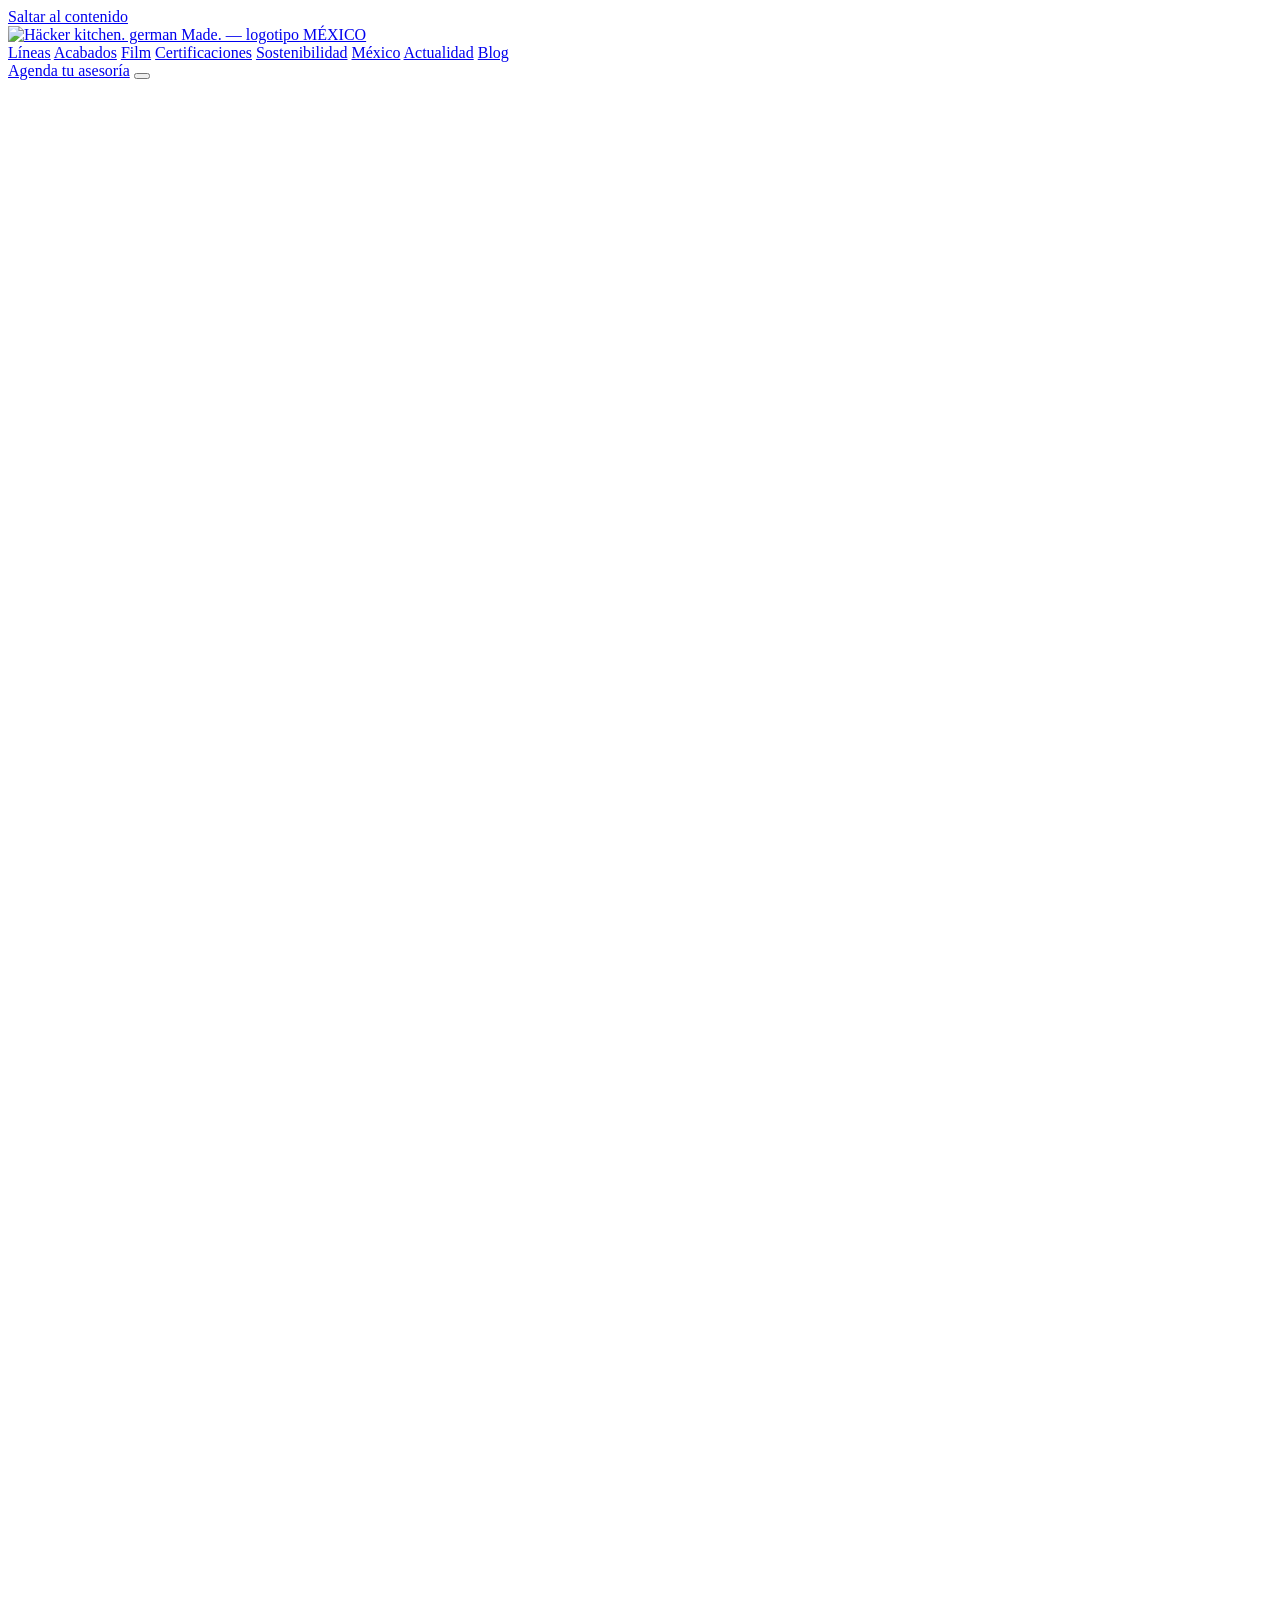
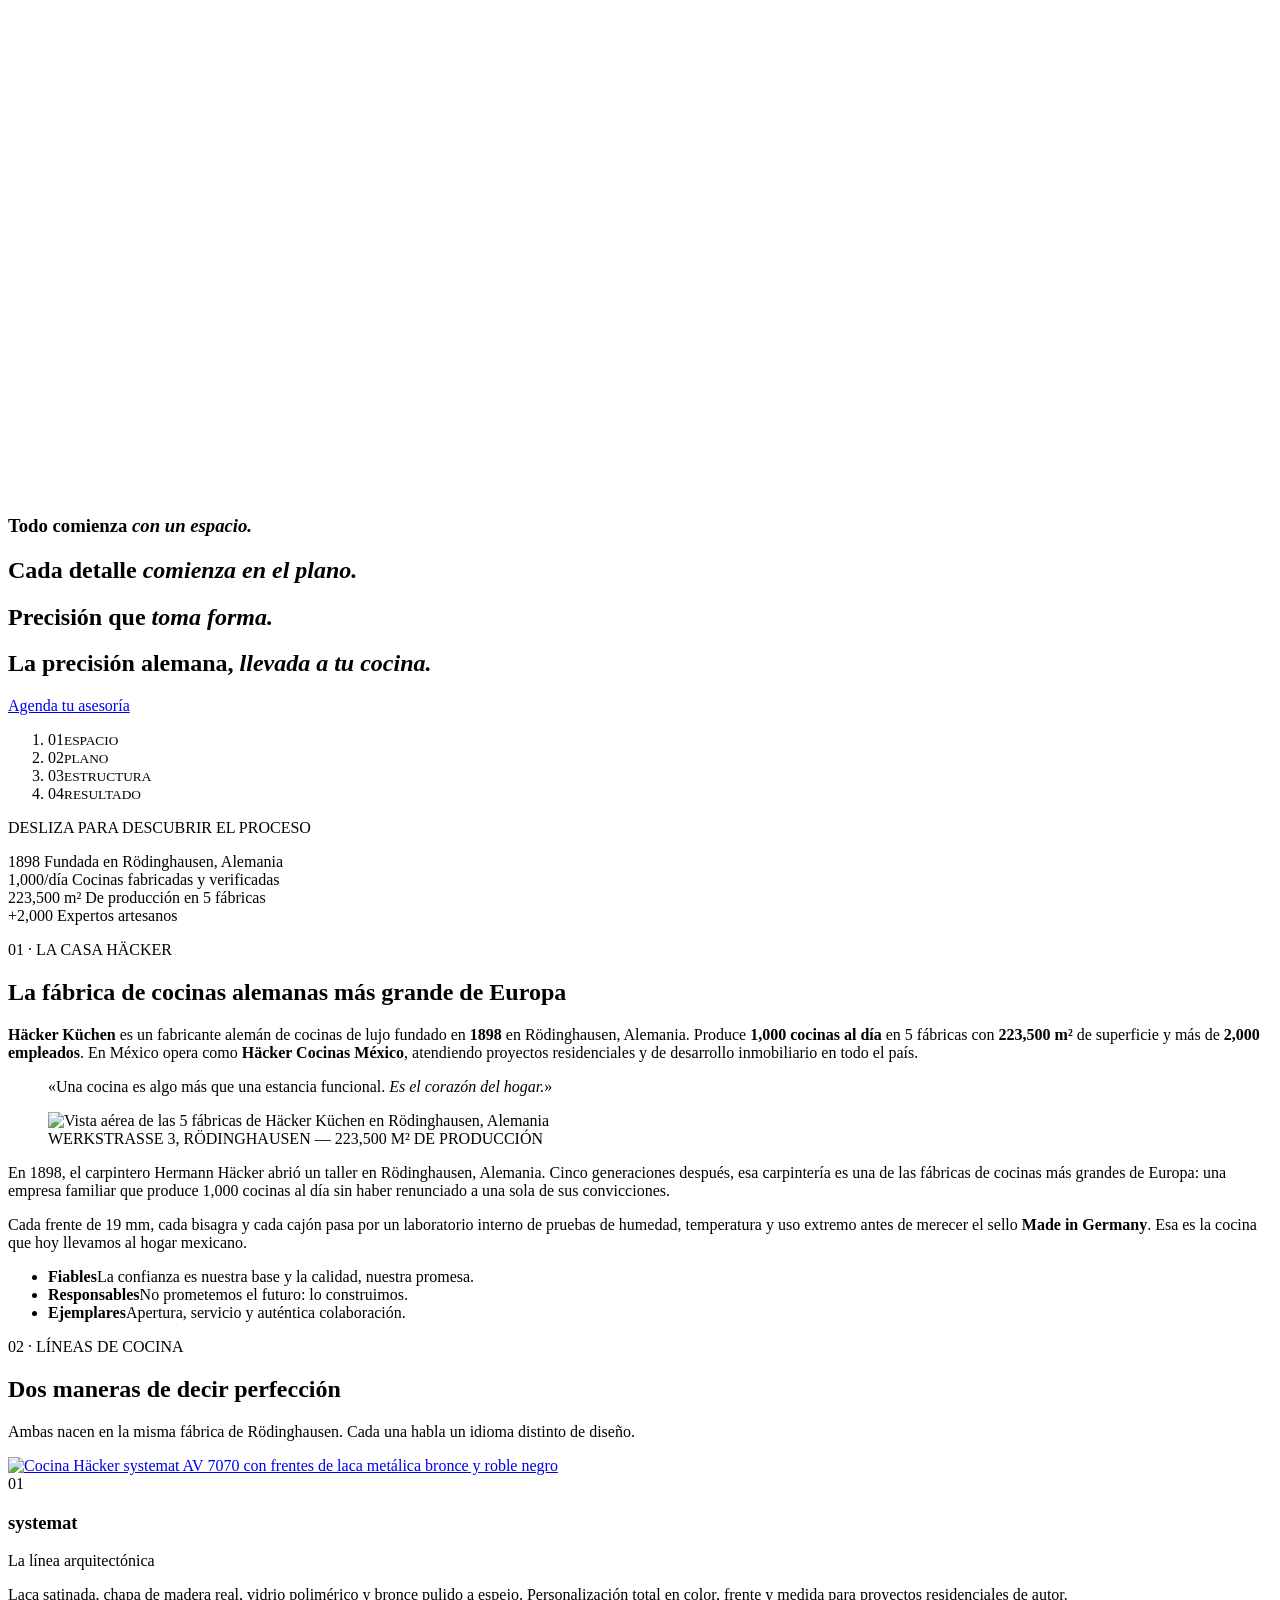
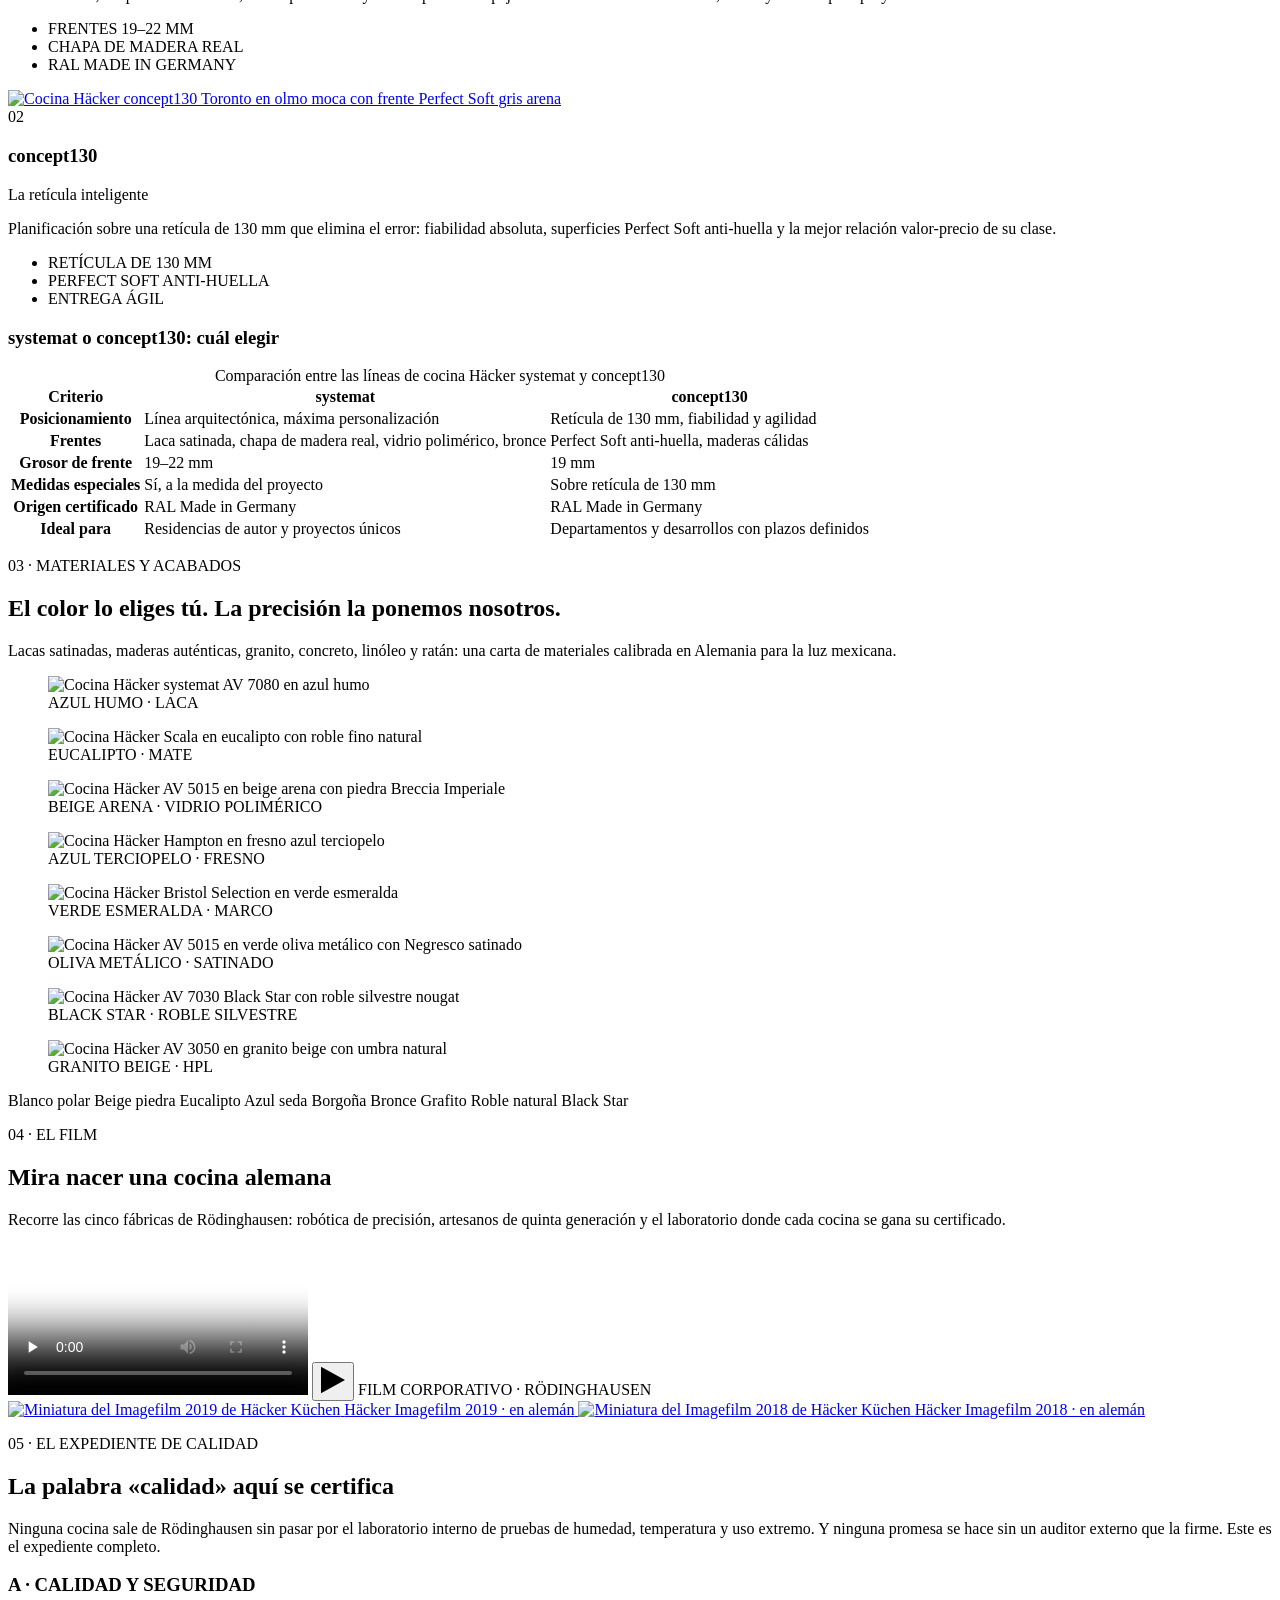
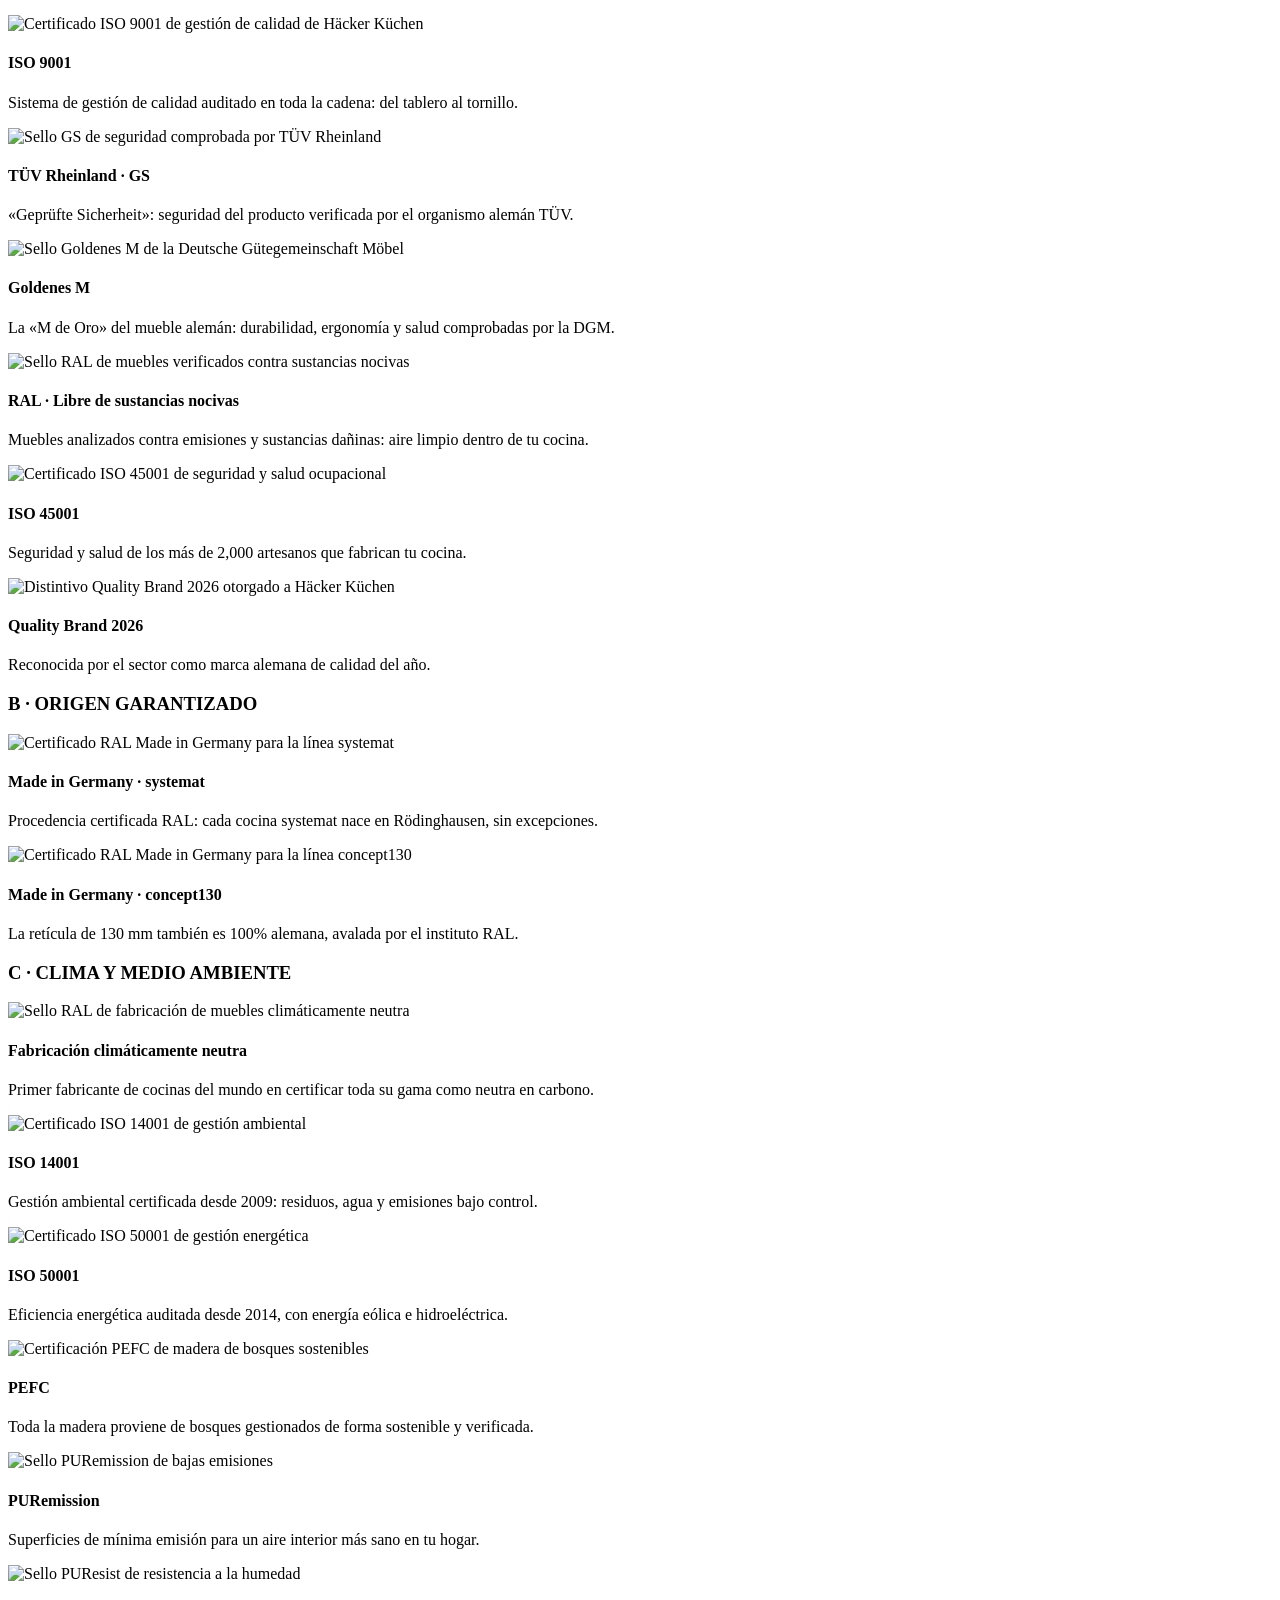
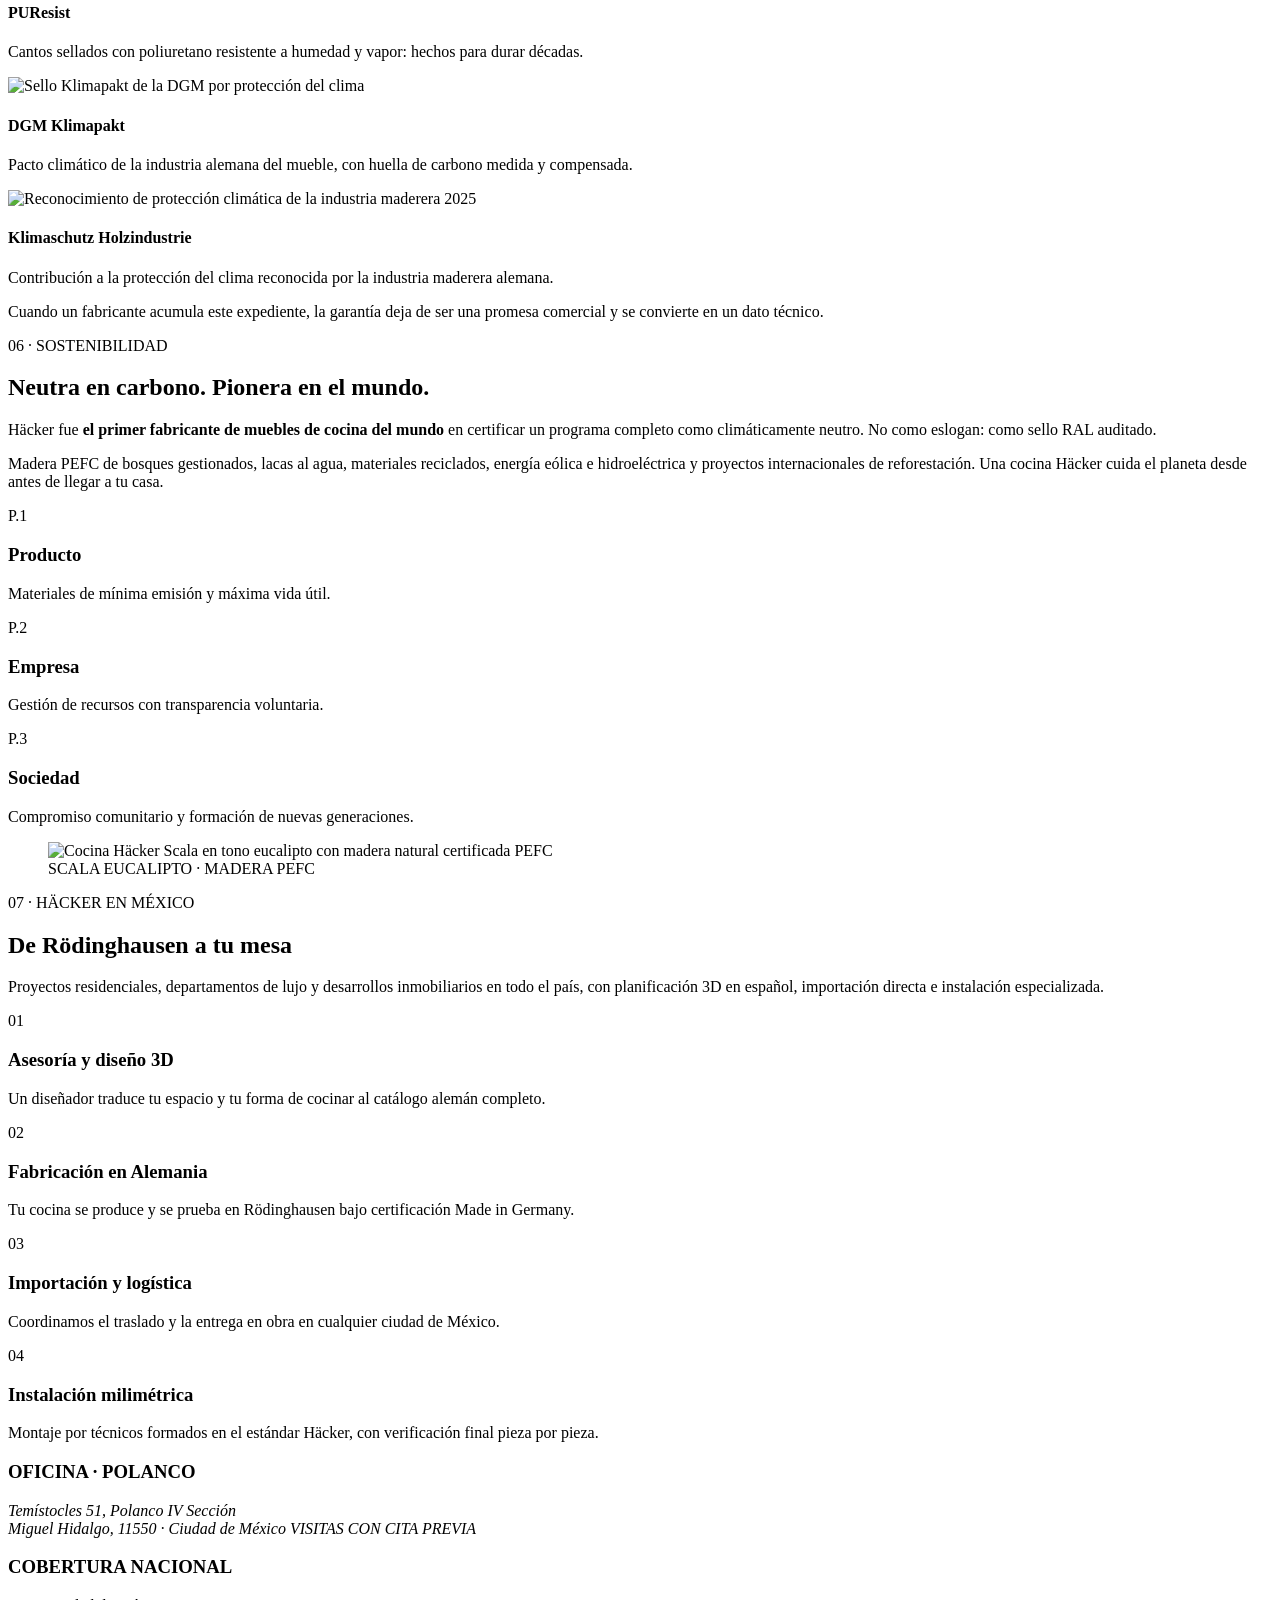
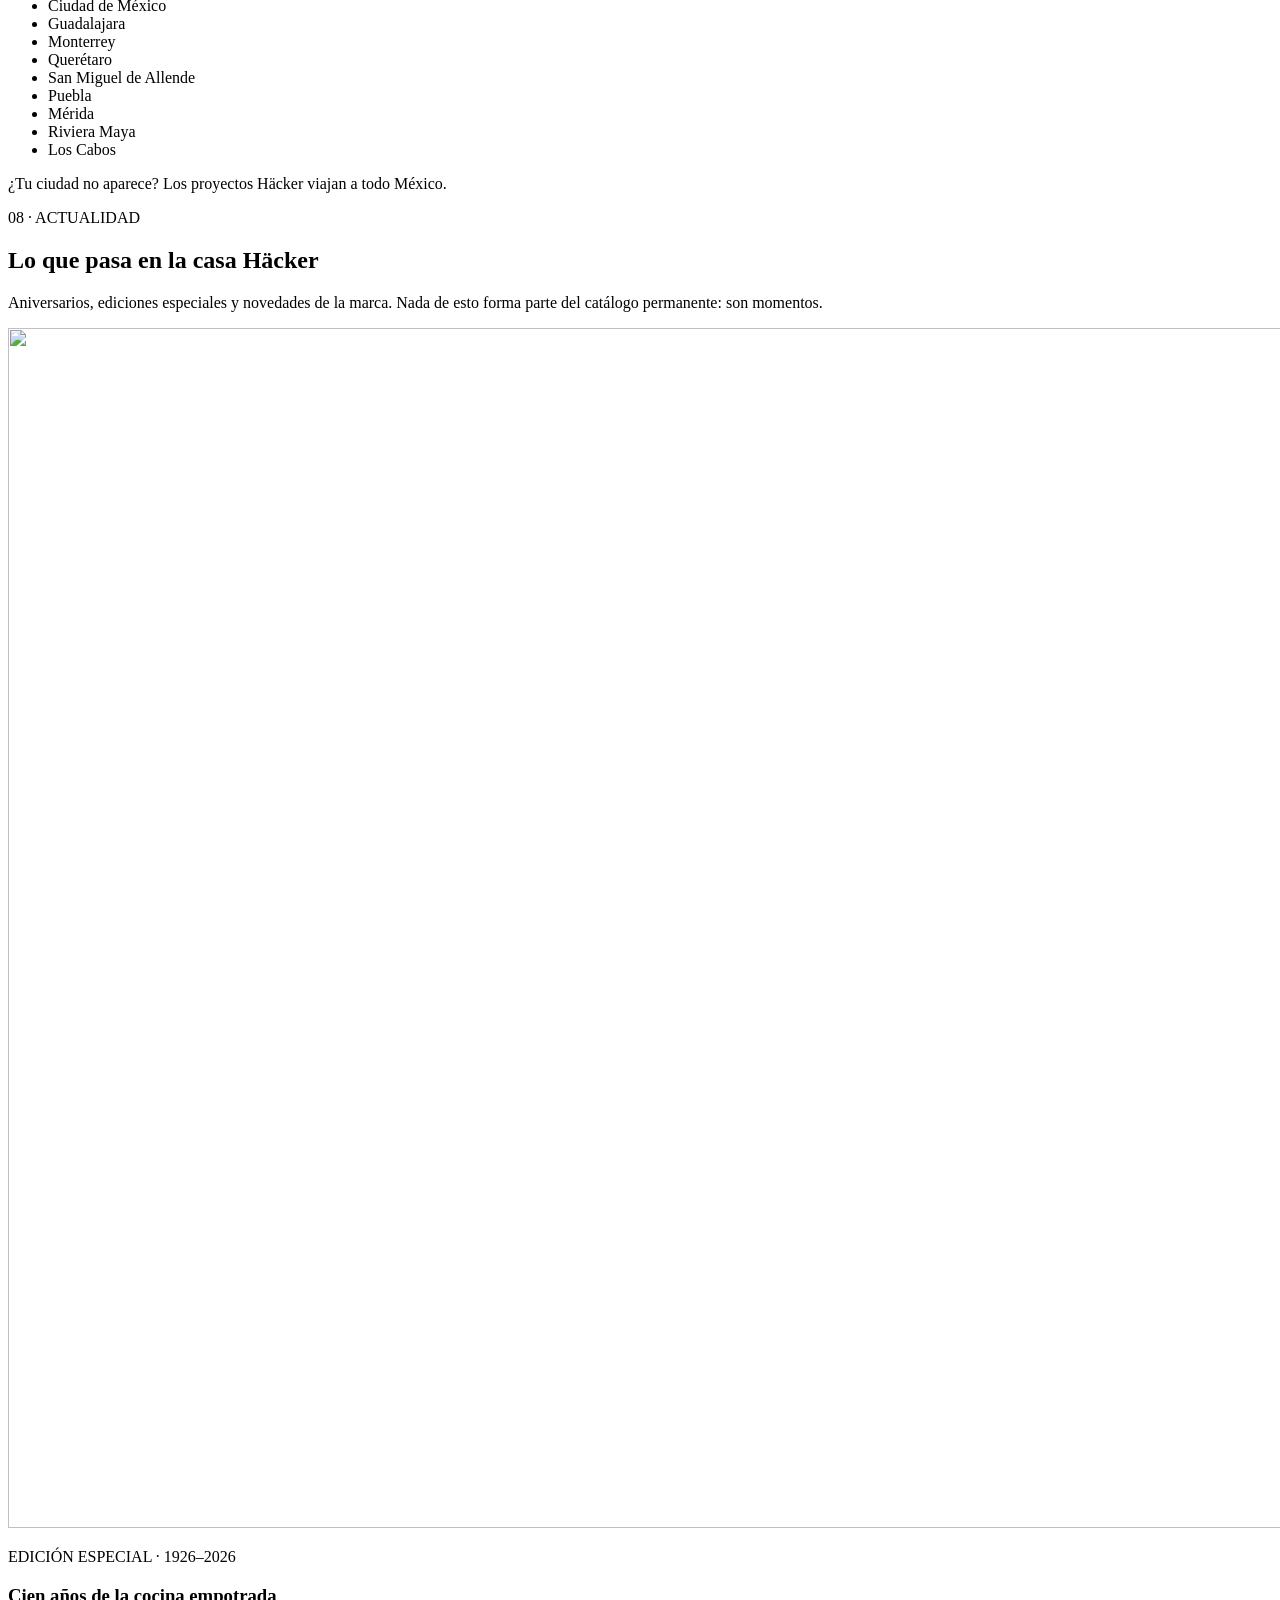
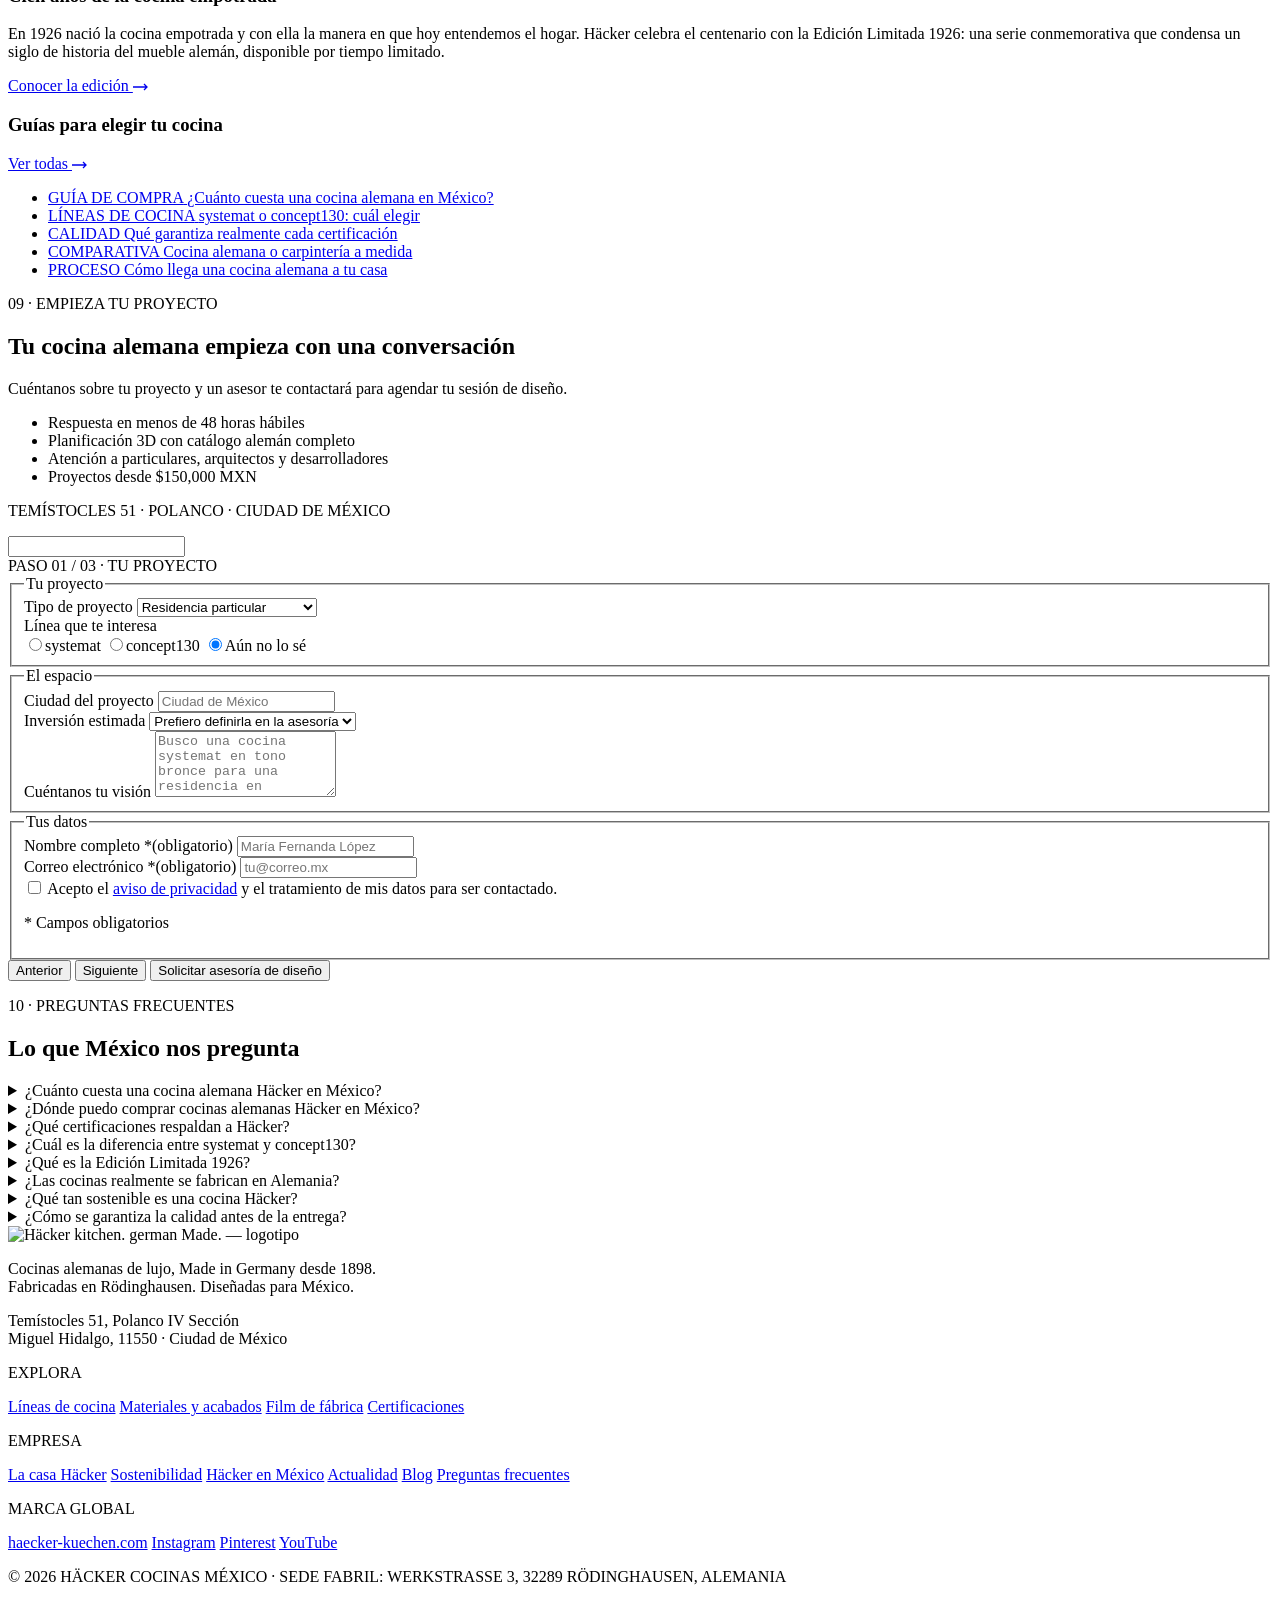
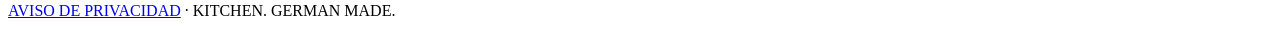
==== index.html @ 46490591 "1911-0200" ====
<!DOCTYPE html>
<html lang="es-MX">
<head>
  <!-- Google Tag Manager -->
  <script>(function(w,d,s,l,i){w[l]=w[l]||[];w[l].push({'gtm.start':
  new Date().getTime(),event:'gtm.js'});var f=d.getElementsByTagName(s)[0],
  j=d.createElement(s),dl=l!='dataLayer'?'&l='+l:'';j.async=true;j.src=
  'https://www.googletagmanager.com/gtm.js?id='+i+dl;f.parentNode.insertBefore(j,f);
  })(window,document,'script','dataLayer','GTM-P6LWNMBX');</script>
  <!-- End Google Tag Manager -->
  <meta charset="UTF-8">
  <meta name="viewport" content="width=device-width, initial-scale=1.0, viewport-fit=cover">

  <!-- ============================================================
       SEO PRINCIPAL — Häcker Cocinas México
       Dominio canónico: https://www.hackerkitchen.com.mx/
  ============================================================ -->
  <title>Cocinas Alemanas de Lujo en México | Häcker Küchen</title>
  <meta name="description" content="Häcker Küchen en México: cocinas alemanas de lujo Made in Germany desde 1898, climáticamente neutras y certificadas ISO y TÜV. Agenda tu asesoría de diseño 3D.">
  <meta name="robots" content="index, follow, max-image-preview:large, max-snippet:-1, max-video-preview:-1">
  <meta name="author" content="Häcker Cocinas México">
  <meta name="theme-color" content="#FBFAF7">
  <link rel="canonical" href="https://www.hackerkitchen.com.mx/">

  <!-- hreflang: solo el mercado que controlamos. Enlazar al dominio alemán
       rompería la reciprocidad y Google podría servir su sitio en vez del nuestro. -->
  <link rel="alternate" hreflang="es-MX" href="https://www.hackerkitchen.com.mx/">
  <link rel="alternate" hreflang="x-default" href="https://www.hackerkitchen.com.mx/">

  <!-- Open Graph -->
  <meta property="og:type" content="website">
  <meta property="og:locale" content="es_MX">
  <meta property="og:site_name" content="Häcker Cocinas México">
  <meta property="og:title" content="Cocinas Alemanas de Lujo en México | Häcker Küchen">
  <meta property="og:description" content="Cocinas alemanas de lujo Made in Germany desde 1898. Climáticamente neutras, certificadas ISO y TÜV. Ahora con asesoría de diseño en México.">
  <meta property="og:url" content="https://www.hackerkitchen.com.mx/">
  <meta property="og:image" content="https://www.hackerkitchen.com.mx/assets/images/100_jek_av_6000_panorama_blau_2560x1250.jpg">
  <meta property="og:image:type" content="image/jpeg">
  <meta property="og:image:width" content="2560">
  <meta property="og:image:height" content="1250">
  <meta property="og:image:alt" content="Cocina alemana Häcker AV 6000 en azul panorámico, Made in Germany">

  <!-- Twitter Card -->
  <meta name="twitter:card" content="summary_large_image">
  <meta name="twitter:title" content="Cocinas Alemanas de Lujo en México | Häcker Küchen">
  <meta name="twitter:description" content="Made in Germany desde 1898. 1,000 cocinas al día. Climáticamente neutras y certificadas. Ahora en México.">
  <meta name="twitter:image" content="https://www.hackerkitchen.com.mx/assets/images/100_jek_av_6000_panorama_blau_2560x1250.jpg">
  <meta name="twitter:image:alt" content="Cocina alemana Häcker AV 6000 en azul panorámico, Made in Germany">

  <!-- Rendimiento: la primera fase del hero es el LCP y se precarga según viewport -->
  <link rel="preconnect" href="https://fonts.googleapis.com">
  <link rel="preconnect" href="https://fonts.gstatic.com" crossorigin>
  <link rel="preload" as="image" fetchpriority="high" media="(min-width: 901px)" href="assets/images/hero-process/desktop/phase-1.webp">
  <link rel="preload" as="image" fetchpriority="high" media="(max-width: 900px)" href="assets/images/hero-process/mobile/phase-1.webp">

  <!-- Tipografía sin bloquear el renderizado (Archivo · Cormorant Garamond · IBM Plex Mono) -->
  <link rel="preload" as="style" href="https://fonts.googleapis.com/css2?family=Archivo:wght@400;500;700;800&family=Cormorant+Garamond:ital,wght@1,500&family=IBM+Plex+Mono:wght@400;500&display=swap">
  <link rel="stylesheet" media="print" onload="this.media='all';this.onload=null" href="https://fonts.googleapis.com/css2?family=Archivo:wght@400;500;700;800&family=Cormorant+Garamond:ital,wght@1,500&family=IBM+Plex+Mono:wght@400;500&display=swap">
  <noscript><link rel="stylesheet" href="https://fonts.googleapis.com/css2?family=Archivo:wght@400;500;700;800&family=Cormorant+Garamond:ital,wght@1,500&family=IBM+Plex+Mono:wght@400;500&display=swap"></noscript>

  <link rel="stylesheet" href="css/styles.css">

  <!-- Favicons en archivos reales: Google no usa data: URI para el icono del SERP -->
  <link rel="icon" href="/favicon.ico" sizes="32x32">
  <link rel="icon" type="image/svg+xml" href="/assets/icons/favicon.svg">
  <link rel="apple-touch-icon" href="/apple-touch-icon.png">
  <link rel="manifest" href="/site.webmanifest">

  <!-- ============================================================
       DATOS ESTRUCTURADOS (JSON-LD) — SEO + GEO
       Optimizado para buscadores clásicos y motores generativos
  ============================================================ -->
  <script type="application/ld+json">
  {
    "@context": "https://schema.org",
    "@graph": [
      {
        "@type": "Organization",
        "@id": "https://www.haecker-kuechen.com/#matriz",
        "name": "Häcker Küchen GmbH & Co. KG",
        "url": "https://www.haecker-kuechen.com/",
        "description": "Fabricante alemán de cocinas de lujo fundado en 1898 en Rödinghausen, Alemania. Produce 1,000 cocinas al día en 5 fábricas con 223,500 m² de superficie de producción y más de 2,000 empleados.",
        "foundingDate": "1898",
        "address": {
          "@type": "PostalAddress",
          "streetAddress": "Werkstraße 3",
          "postalCode": "32289",
          "addressLocality": "Rödinghausen",
          "addressCountry": "DE"
        },
        "sameAs": [
          "https://www.haecker-kuechen.com/",
          "https://www.facebook.com/haeckerkuechen",
          "https://www.instagram.com/haeckerkuechen/",
          "https://www.pinterest.de/haeckerkuechen/",
          "https://www.linkedin.com/company/h-cker-k-chen-gmbh-&-co--kg/",
          "https://www.youtube.com/channel/UCLhVb-wuSguLFLpVPP7nQXw"
        ],
        "hasCertification": [
          {
            "@type": "Certification",
            "name": "ISO 9001 — Gestión de calidad",
            "certificationStatus": "https://schema.org/CertificationActive"
          },
          {
            "@type": "Certification",
            "name": "ISO 14001 — Gestión ambiental",
            "validFrom": "2009-01-01",
            "certificationStatus": "https://schema.org/CertificationActive"
          },
          {
            "@type": "Certification",
            "name": "ISO 45001 — Seguridad y salud ocupacional",
            "certificationStatus": "https://schema.org/CertificationActive"
          },
          {
            "@type": "Certification",
            "name": "ISO 50001 — Gestión energética",
            "validFrom": "2014-01-01",
            "certificationStatus": "https://schema.org/CertificationActive"
          },
          {
            "@type": "Certification",
            "name": "TÜV Rheinland GS — Seguridad comprobada",
            "issuedBy": { "@type": "Organization", "name": "TÜV Rheinland", "url": "https://www.tuv.com/" },
            "certificationStatus": "https://schema.org/CertificationActive"
          },
          {
            "@type": "Certification",
            "name": "Goldenes M — Deutsche Gütegemeinschaft Möbel",
            "issuedBy": { "@type": "Organization", "name": "Deutsche Gütegemeinschaft Möbel e.V.", "url": "https://www.dgm-moebel.de/" },
            "certificationStatus": "https://schema.org/CertificationActive"
          },
          {
            "@type": "Certification",
            "name": "RAL Made in Germany",
            "issuedBy": { "@type": "Organization", "name": "RAL Deutsches Institut für Gütesicherung und Kennzeichnung", "url": "https://www.ral-guetezeichen.de/" },
            "certificationStatus": "https://schema.org/CertificationActive"
          },
          {
            "@type": "Certification",
            "name": "RAL — Muebles verificados libres de sustancias nocivas",
            "issuedBy": { "@type": "Organization", "name": "RAL Deutsches Institut für Gütesicherung und Kennzeichnung", "url": "https://www.ral-guetezeichen.de/" },
            "certificationStatus": "https://schema.org/CertificationActive"
          },
          {
            "@type": "Certification",
            "name": "RAL — Fabricación de muebles climáticamente neutra",
            "issuedBy": { "@type": "Organization", "name": "RAL Deutsches Institut für Gütesicherung und Kennzeichnung", "url": "https://www.ral-guetezeichen.de/" },
            "certificationStatus": "https://schema.org/CertificationActive"
          },
          {
            "@type": "Certification",
            "name": "PEFC — Madera de bosques gestionados sosteniblemente",
            "issuedBy": { "@type": "Organization", "name": "PEFC", "url": "https://www.pefc.org/" },
            "certificationStatus": "https://schema.org/CertificationActive"
          }
        ]
      },
      {
        "@type": ["Organization", "HomeAndConstructionBusiness"],
        "@id": "https://www.hackerkitchen.com.mx/#organizacion",
        "name": "Häcker Cocinas México",
        "alternateName": ["Häcker Küchen México", "Hacker Cocinas México", "Hacker Kitchen México"],
        "url": "https://www.hackerkitchen.com.mx/",
        "address": {
          "@type": "PostalAddress",
          "streetAddress": "Temístocles 51, Polanco IV Sección",
          "addressLocality": "Miguel Hidalgo, Ciudad de México",
          "addressRegion": "CDMX",
          "postalCode": "11550",
          "addressCountry": "MX"
        },
        "logo": {
          "@type": "ImageObject",
          "url": "https://www.hackerkitchen.com.mx/assets/logos/hacker-logo.png",
          "width": 1233,
          "height": 423,
          "caption": "Häcker kitchen. german Made."
        },
        "image": "https://www.hackerkitchen.com.mx/assets/images/100_jek_av_6000_panorama_blau_2560x1250.jpg",
        "description": "Representación en México de Häcker Küchen, fabricante alemán de cocinas de lujo fundado en 1898. Atiende proyectos residenciales y de desarrollo inmobiliario en todo el país con planificación 3D en español, importación directa e instalación especializada.",
        "slogan": "kitchen. german Made.",
        "parentOrganization": { "@id": "https://www.haecker-kuechen.com/#matriz" },
        "brand": {
          "@type": "Brand",
          "name": "Häcker Küchen",
          "logo": "https://www.hackerkitchen.com.mx/assets/logos/hacker-logo.png"
        },
        "areaServed": { "@type": "Country", "name": "México" },
        "knowsLanguage": ["es-MX", "de", "en"],
        "priceRange": "$$"
      },
      {
        "@type": "WebSite",
        "@id": "https://www.hackerkitchen.com.mx/#sitioweb",
        "url": "https://www.hackerkitchen.com.mx/",
        "name": "Häcker Cocinas México",
        "inLanguage": "es-MX",
        "publisher": { "@id": "https://www.hackerkitchen.com.mx/#organizacion" }
      },
      {
        "@type": ["WebPage", "FAQPage"],
        "@id": "https://www.hackerkitchen.com.mx/#paginaprincipal",
        "url": "https://www.hackerkitchen.com.mx/",
        "name": "Cocinas Alemanas de Lujo en México | Häcker Küchen",
        "description": "Häcker Küchen en México: cocinas alemanas de lujo Made in Germany desde 1898, climáticamente neutras y certificadas ISO y TÜV.",
        "isPartOf": { "@id": "https://www.hackerkitchen.com.mx/#sitioweb" },
        "about": { "@id": "https://www.hackerkitchen.com.mx/#organizacion" },
        "inLanguage": "es-MX",
        "datePublished": "2026-07-15",
        "dateModified": "2026-08-25",
        "primaryImageOfPage": {
          "@type": "ImageObject",
          "url": "https://www.hackerkitchen.com.mx/assets/images/100_jek_av_6000_panorama_blau_2560x1250.jpg",
          "width": 2560,
          "height": 1250,
          "caption": "Cocina alemana Häcker AV 6000 en azul, Made in Germany"
        },
        "hasPart": [
          { "@id": "https://www.hackerkitchen.com.mx/blog/#blog" },
          { "@id": "https://www.hackerkitchen.com.mx/#lineas" },
          { "@id": "https://www.hackerkitchen.com.mx/#filmcorporativo" }
        ],
        "mainEntity": [
          {
            "@type": "Question",
            "name": "¿Cuánto cuesta una cocina alemana Häcker en México?",
            "acceptedAnswer": {
              "@type": "Answer",
              "text": "Los proyectos parten desde $150,000 MXN, que corresponde a una cocina concept130 compacta. El presupuesto final depende de siete variables: el frente, el cuerpo, los herrajes, la encimera, los electrodomésticos, el número de módulos y la instalación. Una cocina systemat personalizada se cotiza según diseño; agenda una asesoría para recibir un presupuesto sobre tu espacio real."
            }
          },
          {
            "@type": "Question",
            "name": "¿Dónde puedo comprar cocinas alemanas Häcker en México?",
            "acceptedAnswer": {
              "@type": "Answer",
              "text": "Atendemos proyectos en todo el país: Ciudad de México, Guadalajara, Monterrey, Querétaro, San Miguel de Allende, Puebla, Mérida, Riviera Maya y Los Cabos. Agenda una asesoría desde la sección de contacto y un especialista planificará tu cocina en 3D con el catálogo alemán completo."
            }
          },
          {
            "@type": "Question",
            "name": "¿Qué certificaciones respaldan a Häcker?",
            "acceptedAnswer": {
              "@type": "Answer",
              "text": "ISO 9001, ISO 14001, ISO 45001 e ISO 50001; el sello GS de TÜV Rheinland; el Goldenes M de la DGM; RAL de muebles libres de sustancias nocivas; RAL Made in Germany para systemat y concept130; PEFC de madera sostenible, y la certificación de fabricación climáticamente neutra, la primera del mundo en cocinas."
            }
          },
          {
            "@type": "Question",
            "name": "¿Cuál es la diferencia entre systemat y concept130?",
            "acceptedAnswer": {
              "@type": "Answer",
              "text": "systemat es la línea arquitectónica de máxima personalización: lacas satinadas, chapa de madera real, vidrio polimérico y medidas especiales. concept130 se planifica sobre una retícula de 130 mm que garantiza fiabilidad, valor y plazos ágiles. Ambas se fabrican en Rödinghausen, Alemania."
            }
          },
          {
            "@type": "Question",
            "name": "¿Qué es la Edición Limitada 1926?",
            "acceptedAnswer": {
              "@type": "Answer",
              "text": "Es una edición especial conmemorativa por los 100 años de la cocina empotrada (1926-2026), no una línea del catálogo. Häcker tiene dos líneas de cocina, systemat y concept130; la Edición 1926 es una serie limitada disponible por tiempo limitado."
            }
          },
          {
            "@type": "Question",
            "name": "¿Las cocinas realmente se fabrican en Alemania?",
            "acceptedAnswer": {
              "@type": "Answer",
              "text": "Sí: el 100% de la producción ocurre en Rödinghausen, en 5 fábricas con 223,500 m² y más de 2,000 empleados, con capacidad de 1,000 cocinas al día. La procedencia está avalada por el certificado RAL Made in Germany."
            }
          },
          {
            "@type": "Question",
            "name": "¿Qué tan sostenible es una cocina Häcker?",
            "acceptedAnswer": {
              "@type": "Answer",
              "text": "Häcker fue el primer fabricante de cocinas del mundo con toda su gama certificada como climáticamente neutra. Usa madera PEFC, lacas al agua, materiales reciclados y energía eólica e hidroeléctrica, además de financiar proyectos de reforestación."
            }
          },
          {
            "@type": "Question",
            "name": "¿Cómo se garantiza la calidad antes de la entrega?",
            "acceptedAnswer": {
              "@type": "Answer",
              "text": "Cada componente pasa por el laboratorio interno de pruebas de Häcker: ensayos de humedad, temperatura y uso intensivo. La producción se audita bajo ISO 9001, TÜV Rheinland (sello GS) y la Deutsche Gütegemeinschaft Möbel (Goldenes M)."
            }
          }
        ]
      },
      {
        "@type": "VideoObject",
        "@id": "https://www.hackerkitchen.com.mx/#filmcorporativo",
        "name": "Häcker Küchen — Film corporativo de fábrica",
        "description": "Recorrido por la fábrica de Häcker Küchen en Rödinghausen, Alemania: 223,500 m² de producción, laboratorio interno de pruebas y 1,000 cocinas fabricadas al día.",
        "thumbnailUrl": ["https://www.hackerkitchen.com.mx/assets/images/produktion_1700x1200.jpg"],
        "contentUrl": "https://www.hackerkitchen.com.mx/assets/videos/film-haecker-1080.mp4",
        "uploadDate": "2023-01-01T00:00:00-06:00",
        "duration": "PT1M49S",
        "inLanguage": "en",
        "isFamilyFriendly": true,
        "publisher": { "@id": "https://www.hackerkitchen.com.mx/#organizacion" },
        "mainEntityOfPage": { "@id": "https://www.hackerkitchen.com.mx/#paginaprincipal" }
      },
      {
        "@type": "ItemList",
        "@id": "https://www.hackerkitchen.com.mx/#lineas",
        "name": "Líneas de cocina Häcker disponibles en México",
        "numberOfItems": 2,
        "itemListOrder": "https://schema.org/ItemListUnordered",
        "itemListElement": [
          {
            "@type": "ListItem",
            "position": 1,
            "item": {
              "@type": "ProductModel",
              "@id": "https://www.hackerkitchen.com.mx/#systemat",
              "name": "Häcker systemat",
              "description": "Línea arquitectónica de lujo: frentes de laca satinada de 19 a 22 mm, chapa de madera real, vidrio polimérico y bronce metálico, con medidas especiales. Fabricada en Rödinghausen con certificado RAL Made in Germany.",
              "image": "https://www.hackerkitchen.com.mx/assets/images/av7070_gl_bronze_av6088_gl_eiche_schwarz_m1_querformat_1700x1200.jpg",
              "brand": { "@type": "Brand", "name": "Häcker Küchen" },
              "manufacturer": { "@id": "https://www.haecker-kuechen.com/#matriz" },
              "countryOfOrigin": { "@type": "Country", "name": "Alemania" },
              "material": ["Laca satinada", "Chapa de madera real", "Vidrio polimérico", "Laca metálica bronce"]
            }
          },
          {
            "@type": "ListItem",
            "position": 2,
            "item": {
              "@type": "ProductModel",
              "@id": "https://www.hackerkitchen.com.mx/#concept130",
              "name": "Häcker concept130",
              "description": "Sistema de planificación sobre retícula de 130 mm: fiabilidad absoluta, entrega ágil y superficies Perfect Soft anti-huella. Fabricada en Rödinghausen con certificado RAL Made in Germany.",
              "image": "https://www.hackerkitchen.com.mx/assets/images/toronto_ulme_mocca_perfect_soft_sandgrau_m1_1700x1200.jpg",
              "brand": { "@type": "Brand", "name": "Häcker Küchen" },
              "manufacturer": { "@id": "https://www.haecker-kuechen.com/#matriz" },
              "countryOfOrigin": { "@type": "Country", "name": "Alemania" },
              "material": ["Perfect Soft anti-huella", "Maderas cálidas"],
              "offers": {
                "@type": "AggregateOffer",
                "priceCurrency": "MXN",
                "lowPrice": "150000",
                "availability": "https://schema.org/InStock",
                "areaServed": { "@type": "Country", "name": "México" },
                "seller": { "@id": "https://www.hackerkitchen.com.mx/#organizacion" },
                "url": "https://www.hackerkitchen.com.mx/#contacto"
              }
            }
          }
        ]
      },
      {
        "@type": "ProductModel",
        "@id": "https://www.hackerkitchen.com.mx/#edicion1926",
        "name": "Häcker Edición Limitada 1926",
        "description": "Edición especial conmemorativa por los 100 años de la cocina empotrada (1926-2026). No es una línea del catálogo Häcker —las líneas son systemat y concept130—, sino una serie limitada disponible por tiempo limitado.",
        "image": "https://www.hackerkitchen.com.mx/assets/images/100_jek_haecker_kueche_1700x1200.jpg",
        "brand": { "@type": "Brand", "name": "Häcker Küchen" },
        "manufacturer": { "@id": "https://www.haecker-kuechen.com/#matriz" },
        "countryOfOrigin": { "@type": "Country", "name": "Alemania" },
        "releaseDate": "2026-01-01"
      }
    ]
  }
  </script>
</head>

<body>
  <!-- Google Tag Manager (noscript) -->
  <noscript><iframe src="https://www.googletagmanager.com/ns.html?id=GTM-P6LWNMBX"
  height="0" width="0" style="display:none;visibility:hidden"></iframe></noscript>
  <!-- End Google Tag Manager (noscript) -->

  <a class="skip-link" href="#contenido">Saltar al contenido</a>

  <!-- ============ NAVEGACIÓN ============ -->
  <header class="site-header" id="siteHeader">
    <div class="site-header__inner">
      <a class="brand" href="#inicio" aria-label="Häcker Cocinas México — inicio">
        <img class="brand__logo" src="assets/logos/hacker-logo.png" alt="Häcker kitchen. german Made. — logotipo" width="2048" height="649">
        <span class="brand__region mono">MÉXICO</span>
      </a>
      <nav class="site-nav" id="siteNav" aria-label="Navegación principal">
        <a href="#lineas">Líneas</a>
        <a href="#acabados">Acabados</a>
        <a href="#film">Film</a>
        <a href="#certificaciones">Certificaciones</a>
        <a href="#sostenibilidad">Sostenibilidad</a>
        <a href="#mexico">México</a>
        <a href="#actualidad">Actualidad</a>
        <a href="blog/">Blog</a>
      </nav>
      <a class="btn btn--ink site-header__cta" href="#contacto">Agenda tu asesoría</a>
      <button class="nav-toggle" id="navToggle" aria-label="Abrir menú" aria-expanded="false" aria-controls="siteNav">
        <span></span><span></span>
      </button>
    </div>
  </header>

  <main id="contenido">
    <!-- ============ HERO · PROCESO HÄCKER ============ -->
    <section class="hero" id="inicio" aria-label="El proceso Häcker: del espacio vacío a la cocina terminada">
      <div class="hero__track" id="heroTrack">
        <div class="hero__pin">
          <div class="hero__media" aria-hidden="true">
            <picture class="hero__scene is-visible" data-scene="0">
              <source media="(max-width: 900px)" srcset="assets/images/hero-process/mobile/phase-1.webp">
              <img src="assets/images/hero-process/desktop/phase-1.webp" alt="" width="1600" height="900" fetchpriority="high" decoding="async">
            </picture>
            <picture class="hero__scene" data-scene="1">
              <source media="(max-width: 900px)" srcset="assets/images/hero-process/mobile/phase-2.webp">
              <img src="assets/images/hero-process/desktop/phase-2.webp" alt="" width="1600" height="900" loading="eager" decoding="async">
            </picture>
            <picture class="hero__scene" data-scene="2">
              <source media="(max-width: 900px)" srcset="assets/images/hero-process/mobile/phase-3.webp">
              <img src="assets/images/hero-process/desktop/phase-3.webp" alt="" width="1600" height="900" loading="eager" decoding="async">
            </picture>
            <picture class="hero__scene" data-scene="3">
              <source media="(max-width: 900px)" srcset="assets/images/hero-process/mobile/phase-4.webp">
              <img src="assets/images/hero-process/desktop/phase-4.webp" alt="" width="1600" height="900" loading="eager" decoding="async">
            </picture>
            <div class="hero__scrim"></div>
          </div>

          <div class="hero__story" aria-live="polite">
            <article class="hero__copy is-active" data-copy="0">
              <h1 class="hero__title">Todo comienza <em>con un espacio.</em></h1>
            </article>
            <article class="hero__copy" data-copy="1">
              <h2 class="hero__title">Cada detalle <em>comienza en el plano.</em></h2>
            </article>
            <article class="hero__copy" data-copy="2">
              <h2 class="hero__title">Precisión que <em>toma forma.</em></h2>
            </article>
            <article class="hero__copy" data-copy="3">
              <h2 class="hero__title">La precisión alemana, <em>llevada a tu cocina.</em></h2>
              <div class="hero__actions">
                <a class="btn btn--light" href="#contacto">Agenda tu asesoría</a>
              </div>
            </article>
          </div>

          <ol class="hero__steps mono" id="heroSteps" aria-label="Etapas del proceso">
            <li class="is-active" data-cap="0"><span>01</span><small>ESPACIO</small></li>
            <li data-cap="1"><span>02</span><small>PLANO</small></li>
            <li data-cap="2"><span>03</span><small>ESTRUCTURA</small></li>
            <li data-cap="3"><span>04</span><small>RESULTADO</small></li>
          </ol>


          <p class="hero__cue mono" id="heroCue" aria-hidden="true">
            DESLIZA PARA DESCUBRIR EL PROCESO
            <span class="hero__cueline"></span>
          </p>
        </div>
      </div>
    </section>

    <!-- ============ CIFRAS ============ -->
    <section class="stats" aria-label="Häcker Küchen en cifras">
      <div class="wrap stats__grid">
        <div class="stat" data-reveal>
          <span class="stat__num mono" data-count="1898" data-plain="1">1898</span>
          <span class="stat__label">Fundada en Rödinghausen, Alemania</span>
        </div>
        <div class="stat" data-reveal>
          <span class="stat__num mono" data-count="1000" data-suffix="/día">1,000/día</span>
          <span class="stat__label">Cocinas fabricadas y verificadas</span>
        </div>
        <div class="stat stat--production" data-reveal>
          <span class="stat__num mono" data-count="223500" data-suffix=" m²">223,500 m²</span>
          <span class="stat__label">De producción en 5 fábricas</span>
        </div>
        <div class="stat" data-reveal>
          <span class="stat__num mono" data-count="2000" data-prefix="+">+2,000</span>
          <span class="stat__label">Expertos artesanos</span>
        </div>
      </div>
    </section>

    <!-- ============ MANIFIESTO ============ -->
    <section class="manifesto section" id="manifiesto">
      <div class="wrap">
        <p class="eyebrow mono" data-reveal>01 · LA CASA HÄCKER</p>
        <h2 class="section__title" data-reveal>La fábrica de cocinas alemanas más grande de Europa</h2>

        <!-- Párrafo definicional: es el formato que los motores generativos
             extraen y citan («X es Y», con cifras verificables). -->
        <p class="manifesto__definition" data-reveal>
          <strong>Häcker Küchen</strong> es un fabricante alemán de cocinas de lujo fundado en
          <strong>1898</strong> en Rödinghausen, Alemania. Produce <strong>1,000 cocinas al día</strong>
          en 5 fábricas con <strong>223,500 m²</strong> de superficie y más de <strong>2,000 empleados</strong>.
          En México opera como <strong>Häcker Cocinas México</strong>, atendiendo proyectos residenciales
          y de desarrollo inmobiliario en todo el país.
        </p>

        <blockquote class="manifesto__quote" data-reveal>
          «Una cocina es algo más que una estancia funcional.
          <em>Es el corazón del hogar.</em>»
        </blockquote>
        <div class="manifesto__grid">
          <figure class="manifesto__figure" data-reveal>
            <img src="assets/images/haecker-drohne_21_1700x1200.jpg"
                 alt="Vista aérea de las 5 fábricas de Häcker Küchen en Rödinghausen, Alemania" loading="lazy" width="1700" height="1200">
            <figcaption class="mono">WERKSTRASSE 3, RÖDINGHAUSEN — 223,500 M² DE PRODUCCIÓN</figcaption>
          </figure>
          <div class="manifesto__text" data-reveal>
            <p>
              En 1898, el carpintero Hermann Häcker abrió un taller en Rödinghausen, Alemania.
              Cinco generaciones después, esa carpintería es una de las fábricas de cocinas más
              grandes de Europa: una empresa familiar que produce 1,000 cocinas al día sin haber
              renunciado a una sola de sus convicciones.
            </p>
            <p>
              Cada frente de 19 mm, cada bisagra y cada cajón pasa por un laboratorio interno de
              pruebas de humedad, temperatura y uso extremo antes de merecer el sello
              <strong>Made in Germany</strong>. Esa es la cocina que hoy llevamos al hogar mexicano.
            </p>
            <ul class="manifesto__values" role="list">
              <li><strong>Fiables</strong>La confianza es nuestra base y la calidad, nuestra promesa.</li>
              <li><strong>Responsables</strong>No prometemos el futuro: lo construimos.</li>
              <li><strong>Ejemplares</strong>Apertura, servicio y auténtica colaboración.</li>
            </ul>
          </div>
        </div>
      </div>
    </section>

    <!-- ============ COLECCIONES ============ -->
    <section class="collections section section--porcelain" id="lineas">
      <div class="wrap">
        <p class="eyebrow mono" data-reveal>02 · LÍNEAS DE COCINA</p>
        <h2 class="section__title" data-reveal>Dos maneras de decir perfección</h2>
        <p class="section__lead" data-reveal>
          Ambas nacen en la misma fábrica de Rödinghausen. Cada una habla un idioma distinto de diseño.
        </p>

        <div class="collection-list">
          <article class="collection" data-reveal>
            <a class="collection__media" href="https://www.haecker-kuechen.com/es/systemat" target="_blank" rel="noopener">
              <img src="assets/images/av7070_gl_bronze_av6088_gl_eiche_schwarz_m1_querformat_1700x1200.jpg"
                   alt="Cocina Häcker systemat AV 7070 con frentes de laca metálica bronce y roble negro" loading="lazy" width="1700" height="1200">
            </a>
            <div class="collection__body">
              <span class="collection__index mono">01</span>
              <h3 class="collection__name">systemat</h3>
              <p class="collection__tag">La línea arquitectónica</p>
              <p class="collection__desc">
                Laca satinada, chapa de madera real, vidrio polimérico y bronce pulido a espejo.
                Personalización total en color, frente y medida para proyectos residenciales de autor.
              </p>
              <ul class="collection__specs mono" role="list">
                <li>FRENTES 19–22 MM</li>
                <li>CHAPA DE MADERA REAL</li>
                <li>RAL MADE IN GERMANY</li>
              </ul>
            </div>
          </article>

          <article class="collection collection--flip" data-reveal>
            <a class="collection__media" href="https://www.haecker-kuechen.com/es/concept130" target="_blank" rel="noopener">
              <img src="assets/images/toronto_ulme_mocca_perfect_soft_sandgrau_m1_1700x1200.jpg"
                   alt="Cocina Häcker concept130 Toronto en olmo moca con frente Perfect Soft gris arena" loading="lazy" width="1700" height="1200">
            </a>
            <div class="collection__body">
              <span class="collection__index mono">02</span>
              <h3 class="collection__name">concept130</h3>
              <p class="collection__tag">La retícula inteligente</p>
              <p class="collection__desc">
                Planificación sobre una retícula de 130 mm que elimina el error: fiabilidad absoluta,
                superficies Perfect Soft anti-huella y la mejor relación valor-precio de su clase.
              </p>
              <ul class="collection__specs mono" role="list">
                <li>RETÍCULA DE 130 MM</li>
                <li>PERFECT SOFT ANTI-HUELLA</li>
                <li>ENTREGA ÁGIL</li>
              </ul>
            </div>
          </article>

        </div>

        <!-- Tabla comparativa: formato que los motores generativos extraen y citan -->
        <div class="compare" data-reveal>
          <h3 class="compare__title">systemat o concept130: cuál elegir</h3>
          <div class="compare__scroll">
            <table class="compare__table">
              <caption class="sr-only">Comparación entre las líneas de cocina Häcker systemat y concept130</caption>
              <thead>
                <tr>
                  <th scope="col">Criterio</th>
                  <th scope="col">systemat</th>
                  <th scope="col">concept130</th>
                </tr>
              </thead>
              <tbody>
                <tr>
                  <th scope="row">Posicionamiento</th>
                  <td>Línea arquitectónica, máxima personalización</td>
                  <td>Retícula de 130 mm, fiabilidad y agilidad</td>
                </tr>
                <tr>
                  <th scope="row">Frentes</th>
                  <td>Laca satinada, chapa de madera real, vidrio polimérico, bronce</td>
                  <td>Perfect Soft anti-huella, maderas cálidas</td>
                </tr>
                <tr>
                  <th scope="row">Grosor de frente</th>
                  <td>19–22 mm</td>
                  <td>19 mm</td>
                </tr>
                <tr>
                  <th scope="row">Medidas especiales</th>
                  <td>Sí, a la medida del proyecto</td>
                  <td>Sobre retícula de 130 mm</td>
                </tr>
                <tr>
                  <th scope="row">Origen certificado</th>
                  <td>RAL Made in Germany</td>
                  <td>RAL Made in Germany</td>
                </tr>
                <tr>
                  <th scope="row">Ideal para</th>
                  <td>Residencias de autor y proyectos únicos</td>
                  <td>Departamentos y desarrollos con plazos definidos</td>
                </tr>
              </tbody>
            </table>
          </div>
        </div>
      </div>
    </section>

    <!-- ============ ACABADOS ============ -->
    <section class="finishes section" id="acabados">
      <div class="wrap">
        <p class="eyebrow mono" data-reveal>03 · MATERIALES Y ACABADOS</p>
        <h2 class="section__title" data-reveal>El color lo eliges tú. La precisión la ponemos nosotros.</h2>
        <p class="section__lead" data-reveal>
          Lacas satinadas, maderas auténticas, granito, concreto, linóleo y ratán:
          una carta de materiales calibrada en Alemania para la luz mexicana.
        </p>
      </div>

      <div class="finishes__gallery" data-reveal>
        <figure><img src="assets/images/av7080_rauchblau_f_1700x1200.jpg" alt="Cocina Häcker systemat AV 7080 en azul humo" loading="lazy" width="850" height="600"><figcaption class="mono">AZUL HUMO · LACA</figcaption></figure>
        <figure><img src="assets/images/scala_eukalyptus_montreal_feineiche_natur_m1_quadratisch.jpg" alt="Cocina Häcker Scala en eucalipto con roble fino natural" loading="lazy" width="850" height="850"><figcaption class="mono">EUCALIPTO · MATE</figcaption></figure>
        <figure><img src="assets/images/av5015_sandbeige_breccia_imperiale_1700x1200.jpg" alt="Cocina Häcker AV 5015 en beige arena con piedra Breccia Imperiale" loading="lazy" width="850" height="600"><figcaption class="mono">BEIGE ARENA · VIDRIO POLIMÉRICO</figcaption></figure>
        <figure><img src="assets/images/hampton_gl_esche_samtblau_m1_1700x1200.jpg" alt="Cocina Häcker Hampton en fresno azul terciopelo" loading="lazy" width="850" height="600"><figcaption class="mono">AZUL TERCIOPELO · FRESNO</figcaption></figure>
        <figure><img src="assets/images/bristol_selection_smaragdgruen_m3_1200x1700.jpg" alt="Cocina Häcker Bristol Selection en verde esmeralda" loading="lazy" width="600" height="850"><figcaption class="mono">VERDE ESMERALDA · MARCO</figcaption></figure>
        <figure><img src="assets/images/av5015_olivgruen_metallic_negresco_satiniert_1700x1200.jpg" alt="Cocina Häcker AV 5015 en verde oliva metálico con Negresco satinado" loading="lazy" width="850" height="600"><figcaption class="mono">OLIVA METÁLICO · SATINADO</figcaption></figure>
        <figure><img src="assets/images/av7030-gl_black_star_av6082-gl_wildeiche_nougat_m1_quadratisch.jpg" alt="Cocina Häcker AV 7030 Black Star con roble silvestre nougat" loading="lazy" width="850" height="850"><figcaption class="mono">BLACK STAR · ROBLE SILVESTRE</figcaption></figure>
        <figure><img src="assets/images/av3050_granit-beige_av6000_umbra-natur_1700x1200.jpg" alt="Cocina Häcker AV 3050 en granito beige con umbra natural" loading="lazy" width="850" height="600"><figcaption class="mono">GRANITO BEIGE · HPL</figcaption></figure>
      </div>

      <div class="wrap">
        <div class="finishes__chips" data-reveal role="group" aria-label="Carta de colores Häcker">
          <span class="chip" style="--sw:#F4F4F2">Blanco polar</span>
          <span class="chip" style="--sw:#D9CDBA">Beige piedra</span>
          <span class="chip" style="--sw:#8E9B8D">Eucalipto</span>
          <span class="chip" style="--sw:#5E7186">Azul seda</span>
          <span class="chip" style="--sw:#6E2B3A">Borgoña</span>
          <span class="chip" style="--sw:#A9825A">Bronce</span>
          <span class="chip" style="--sw:#4E5257">Grafito</span>
          <span class="chip" style="--sw:#C9B18F">Roble natural</span>
          <span class="chip" style="--sw:#20232B">Black Star</span>
        </div>
      </div>
    </section>

    <!-- ============ FILM ============ -->
    <section class="film section" id="film">
      <div class="wrap">
        <p class="eyebrow mono" data-reveal>04 · EL FILM</p>
        <h2 class="section__title" data-reveal>Mira nacer una cocina alemana</h2>
        <p class="section__lead" data-reveal>
          Recorre las cinco fábricas de Rödinghausen: robótica de precisión, artesanos de quinta
          generación y el laboratorio donde cada cocina se gana su certificado.
        </p>

        <div class="film__player" data-reveal>
          <video id="filmVideo" controls preload="none"
                 poster="assets/images/produktion_1700x1200.jpg">
            <source src="assets/videos/film-haecker-1080.mp4" type="video/mp4">
            Tu navegador no reproduce video HTML5. Descarga el film corporativo de Häcker.
          </video>
          <button class="film__play" id="filmPlay" aria-label="Reproducir el film corporativo de Häcker">
            <svg width="26" height="30" viewBox="0 0 26 30" fill="none" aria-hidden="true"><path d="M1 1.8v26.4L25 15 1 1.8z" fill="currentColor"/></svg>
          </button>
          <span class="film__badge mono">FILM CORPORATIVO · RÖDINGHAUSEN</span>
        </div>

        <div class="film__extra" data-reveal>
          <a class="yt-card" data-yt="i4lpFYslL4M" href="https://www.youtube.com/watch?v=i4lpFYslL4M" target="_blank" rel="noopener">
            <img src="assets/images/youtube-i4lpfysll4m.jpg" alt="Miniatura del Imagefilm 2019 de Häcker Küchen" loading="lazy" width="1280" height="720">
            <span class="yt-card__play" aria-hidden="true"></span>
            <span class="yt-card__title">Häcker Imagefilm 2019 · en alemán</span>
          </a>
          <a class="yt-card" data-yt="pnlejuSc1Yw" href="https://www.youtube.com/watch?v=pnlejuSc1Yw" target="_blank" rel="noopener">
            <img src="assets/images/youtube-pnlejusc1yw.jpg" alt="Miniatura del Imagefilm 2018 de Häcker Küchen" loading="lazy" width="480" height="360">
            <span class="yt-card__play" aria-hidden="true"></span>
            <span class="yt-card__title">Häcker Imagefilm 2018 · en alemán</span>
          </a>
        </div>
      </div>
    </section>

    <!-- ============ CERTIFICACIONES (sección estrella) ============ -->
    <section class="certs section" id="certificaciones">
      <div class="wrap">
        <p class="eyebrow mono" data-reveal>05 · EL EXPEDIENTE DE CALIDAD</p>
        <h2 class="section__title" data-reveal>La palabra «calidad» aquí se certifica</h2>
        <p class="section__lead" data-reveal>
          Ninguna cocina sale de Rödinghausen sin pasar por el laboratorio interno de pruebas de
          humedad, temperatura y uso extremo. Y ninguna promesa se hace sin un auditor externo que
          la firme. Este es el expediente completo.
        </p>

        <div class="certs__group" data-reveal>
          <h3 class="certs__heading mono">A · CALIDAD Y SEGURIDAD</h3>
          <div class="certs__grid">
            <article class="cert">
              <img src="assets/images/iso9001_quadratisch.jpg" alt="Certificado ISO 9001 de gestión de calidad de Häcker Küchen" loading="lazy" width="300" height="300">
              <h4>ISO 9001</h4>
              <p>Sistema de gestión de calidad auditado en toda la cadena: del tablero al tornillo.</p>
            </article>
            <article class="cert">
              <img src="assets/images/gs_logo_quadratisch.jpg" alt="Sello GS de seguridad comprobada por TÜV Rheinland" loading="lazy" width="300" height="300">
              <h4>TÜV Rheinland · GS</h4>
              <p><span lang="de">«Geprüfte Sicherheit»</span>: seguridad del producto verificada por el organismo alemán TÜV.</p>
            </article>
            <article class="cert">
              <img src="assets/images/ral_guetezeichen_goldenes_m_de_quadratisch.jpg" alt="Sello Goldenes M de la Deutsche Gütegemeinschaft Möbel" loading="lazy" width="300" height="300">
              <h4>Goldenes M</h4>
              <p>La «M de Oro» del mueble alemán: durabilidad, ergonomía y salud comprobadas por la DGM.</p>
            </article>
            <article class="cert">
              <img src="assets/images/ral-gu_tezeichen-mo_bel-schadstoffgepru_ft_quadratisch.jpg" alt="Sello RAL de muebles verificados contra sustancias nocivas" loading="lazy" width="300" height="300">
              <h4>RAL · Libre de sustancias nocivas</h4>
              <p>Muebles analizados contra emisiones y sustancias dañinas: aire limpio dentro de tu cocina.</p>
            </article>
            <article class="cert">
              <img src="assets/images/iso45001_quadratisch.jpg" alt="Certificado ISO 45001 de seguridad y salud ocupacional" loading="lazy" width="300" height="300">
              <h4>ISO 45001</h4>
              <p>Seguridad y salud de los más de 2,000 artesanos que fabrican tu cocina.</p>
            </article>
            <article class="cert">
              <img src="assets/images/quality_brand_2026_quadratisch.jpg" alt="Distintivo Quality Brand 2026 otorgado a Häcker Küchen" loading="lazy" width="300" height="300">
              <h4>Quality Brand 2026</h4>
              <p>Reconocida por el sector como marca alemana de calidad del año.</p>
            </article>
          </div>
        </div>

        <div class="certs__group" data-reveal>
          <h3 class="certs__heading mono">B · ORIGEN GARANTIZADO</h3>
          <div class="certs__grid certs__grid--two">
            <article class="cert">
              <img src="assets/images/label_mmig_neu_mmig_systemat_de_quadratisch.jpg" alt="Certificado RAL Made in Germany para la línea systemat" loading="lazy" width="300" height="300">
              <h4>Made in Germany · systemat</h4>
              <p>Procedencia certificada RAL: cada cocina systemat nace en Rödinghausen, sin excepciones.</p>
            </article>
            <article class="cert">
              <img src="assets/images/label_mmig_neu_mmig_concept130_de_quadratisch.jpg" alt="Certificado RAL Made in Germany para la línea concept130" loading="lazy" width="300" height="300">
              <h4>Made in Germany · concept130</h4>
              <p>La retícula de 130 mm también es 100% alemana, avalada por el instituto RAL.</p>
            </article>
          </div>
        </div>

        <div class="certs__group" data-reveal>
          <h3 class="certs__heading mono">C · CLIMA Y MEDIO AMBIENTE</h3>
          <div class="certs__grid">
            <article class="cert">
              <img src="assets/images/ral_guetezeichen_klimaneutrale_moebelherstellung_de_quadratisch.jpg" alt="Sello RAL de fabricación de muebles climáticamente neutra" loading="lazy" width="300" height="300">
              <h4>Fabricación climáticamente neutra</h4>
              <p>Primer fabricante de cocinas del mundo en certificar toda su gama como neutra en carbono.</p>
            </article>
            <article class="cert">
              <img src="assets/images/iso_14001_quadratisch.jpg" alt="Certificado ISO 14001 de gestión ambiental" loading="lazy" width="300" height="300">
              <h4>ISO 14001</h4>
              <p>Gestión ambiental certificada desde 2009: residuos, agua y emisiones bajo control.</p>
            </article>
            <article class="cert">
              <img src="assets/images/iso50001_quadratisch.jpg" alt="Certificado ISO 50001 de gestión energética" loading="lazy" width="300" height="300">
              <h4>ISO 50001</h4>
              <p>Eficiencia energética auditada desde 2014, con energía eólica e hidroeléctrica.</p>
            </article>
            <article class="cert">
              <img src="assets/images/pefc_2024_quadratisch.jpg" alt="Certificación PEFC de madera de bosques sostenibles" loading="lazy" width="300" height="300">
              <h4>PEFC</h4>
              <p>Toda la madera proviene de bosques gestionados de forma sostenible y verificada.</p>
            </article>
            <article class="cert">
              <img src="assets/images/puremission_blatt_logo_4c_quadratisch.jpg" alt="Sello PURemission de bajas emisiones" loading="lazy" width="300" height="300">
              <h4>PURemission</h4>
              <p>Superficies de mínima emisión para un aire interior más sano en tu hogar.</p>
            </article>
            <article class="cert">
              <img src="assets/images/puresist_tropfen_4c_quadratisch.jpg" alt="Sello PUResist de resistencia a la humedad" loading="lazy" width="300" height="300">
              <h4>PUResist</h4>
              <p>Cantos sellados con poliuretano resistente a humedad y vapor: hechos para durar décadas.</p>
            </article>
            <article class="cert">
              <img src="assets/images/label_klimapakt_de_quadratisch.jpg" alt="Sello Klimapakt de la DGM por protección del clima" loading="lazy" width="300" height="300">
              <h4>DGM Klimapakt</h4>
              <p>Pacto climático de la industria alemana del mueble, con huella de carbono medida y compensada.</p>
            </article>
            <article class="cert">
              <img src="assets/images/klimaschutz_holzindustrie_2025_quadratisch.jpg" alt="Reconocimiento de protección climática de la industria maderera 2025" loading="lazy" width="300" height="300">
              <h4>Klimaschutz Holzindustrie</h4>
              <p>Contribución a la protección del clima reconocida por la industria maderera alemana.</p>
            </article>
          </div>
        </div>

        <p class="certs__note" data-reveal>
          Cuando un fabricante acumula este expediente, la garantía deja de ser una promesa
          comercial y se convierte en un dato técnico.
        </p>
      </div>
    </section>

    <!-- ============ SOSTENIBILIDAD ============ -->
    <section class="sustain section section--porcelain" id="sostenibilidad">
      <div class="wrap">
        <p class="eyebrow mono" data-reveal>06 · SOSTENIBILIDAD</p>
        <h2 class="section__title" data-reveal>Neutra en carbono. Pionera en el mundo.</h2>
        <div class="sustain__grid">
          <div class="sustain__text" data-reveal>
            <p>
              Häcker fue <strong>el primer fabricante de muebles de cocina del mundo</strong> en
              certificar un programa completo como climáticamente neutro. No como eslogan:
              como sello RAL auditado.
            </p>
            <p>
              Madera PEFC de bosques gestionados, lacas al agua, materiales reciclados, energía
              eólica e hidroeléctrica y proyectos internacionales de reforestación. Una cocina
              Häcker cuida el planeta desde antes de llegar a tu casa.
            </p>
            <div class="sustain__pillars">
              <div class="pillar"><span class="mono">P.1</span><h3>Producto</h3><p>Materiales de mínima emisión y máxima vida útil.</p></div>
              <div class="pillar"><span class="mono">P.2</span><h3>Empresa</h3><p>Gestión de recursos con transparencia voluntaria.</p></div>
              <div class="pillar"><span class="mono">P.3</span><h3>Sociedad</h3><p>Compromiso comunitario y formación de nuevas generaciones.</p></div>
            </div>
          </div>
          <figure class="sustain__figure" data-reveal>
            <img src="assets/images/scala_eukalyptus_montreal_feineiche_natur_m1_quadratisch.jpg"
                 alt="Cocina Häcker Scala en tono eucalipto con madera natural certificada PEFC" loading="lazy" width="850" height="850">
            <figcaption class="mono">SCALA EUCALIPTO · MADERA PEFC</figcaption>
          </figure>
        </div>
      </div>
    </section>

    <!-- ============ MÉXICO ============ -->
    <section class="mexico section" id="mexico">
      <div class="wrap">
        <p class="eyebrow mono" data-reveal>07 · HÄCKER EN MÉXICO</p>
        <h2 class="section__title" data-reveal>De Rödinghausen a tu mesa</h2>
        <p class="section__lead" data-reveal>
          Proyectos residenciales, departamentos de lujo y desarrollos inmobiliarios en todo el país,
          con planificación 3D en español, importación directa e instalación especializada.
        </p>

        <div class="mexico__grid">
          <div class="mexico__steps" data-reveal>
            <div class="step"><span class="mono">01</span><div><h3>Asesoría y diseño 3D</h3><p>Un diseñador traduce tu espacio y tu forma de cocinar al catálogo alemán completo.</p></div></div>
            <div class="step"><span class="mono">02</span><div><h3>Fabricación en Alemania</h3><p>Tu cocina se produce y se prueba en Rödinghausen bajo certificación Made in Germany.</p></div></div>
            <div class="step"><span class="mono">03</span><div><h3>Importación y logística</h3><p>Coordinamos el traslado y la entrega en obra en cualquier ciudad de México.</p></div></div>
            <div class="step"><span class="mono">04</span><div><h3>Instalación milimétrica</h3><p>Montaje por técnicos formados en el estándar Häcker, con verificación final pieza por pieza.</p></div></div>
          </div>

          <div class="mexico__cities" data-reveal>
            <h3 class="mono">OFICINA · POLANCO</h3>
            <address class="mexico__address">
              Temístocles 51, Polanco IV Sección<br>
              Miguel Hidalgo, 11550 · Ciudad de México
              <span class="mono">VISITAS CON CITA PREVIA</span>
            </address>
            <h3 class="mono">COBERTURA NACIONAL</h3>
            <ul>
              <li>Ciudad de México</li>
              <li>Guadalajara</li>
              <li>Monterrey</li>
              <li>Querétaro</li>
              <li>San Miguel de Allende</li>
              <li>Puebla</li>
              <li>Mérida</li>
              <li>Riviera Maya</li>
              <li>Los Cabos</li>
            </ul>
            <p class="mexico__cities-note">¿Tu ciudad no aparece? Los proyectos Häcker viajan a todo México.</p>
          </div>
        </div>
      </div>
    </section>

    <!-- ============ ACTUALIDAD (blog) ============ -->
    <section class="news section" id="actualidad">
      <div class="wrap">
        <p class="eyebrow mono" data-reveal>08 · ACTUALIDAD</p>
        <h2 class="section__title" data-reveal>Lo que pasa en la casa Häcker</h2>
        <p class="section__lead" data-reveal>
          Aniversarios, ediciones especiales y novedades de la marca. Nada de esto forma parte
          del catálogo permanente: son momentos.
        </p>

        <article class="post" data-reveal>
          <a class="post__media" href="https://www.haecker-kuechen.com/es/100-anos-de-cocinas-empotradas" target="_blank" rel="noopener" tabindex="-1" aria-hidden="true">
            <img src="assets/images/100_jek_haecker_kueche_1700x1200.jpg"
                 alt="" loading="lazy" width="1700" height="1200">
          </a>
          <div class="post__body">
            <p class="post__meta mono">EDICIÓN ESPECIAL · 1926–2026</p>
            <h3 class="post__title">Cien años de la cocina empotrada</h3>
            <p class="post__desc">
              En 1926 nació la cocina empotrada y con ella la manera en que hoy entendemos el
              hogar. Häcker celebra el centenario con la Edición Limitada 1926: una serie
              conmemorativa que condensa un siglo de historia del mueble alemán, disponible
              por tiempo limitado.
            </p>
            <a class="post__link" href="https://www.haecker-kuechen.com/es/100-anos-de-cocinas-empotradas" target="_blank" rel="noopener">
              Conocer la edición
              <svg width="16" height="8" viewBox="0 0 16 8" fill="none" aria-hidden="true"><path d="M0 4h14M11 1l3 3-3 3" stroke="currentColor" stroke-width="1.3"/></svg>
            </a>
          </div>
        </article>
        <!-- Guías del blog: enlaces internos hacia las páginas que responden
             las consultas comerciales (clave para SEO y para citación por IA) -->
        <div class="guides" data-reveal>
          <div class="guides__head">
            <h3 class="guides__title">Guías para elegir tu cocina</h3>
            <a class="post__link" href="blog/">
              Ver todas
              <svg width="16" height="8" viewBox="0 0 16 8" fill="none" aria-hidden="true"><path d="M0 4h14M11 1l3 3-3 3" stroke="currentColor" stroke-width="1.3"/></svg>
            </a>
          </div>
          <ul class="guides__list" role="list">
            <li>
              <a href="blog/cuanto-cuesta-una-cocina-alemana-en-mexico.html">
                <span class="guides__cat mono">GUÍA DE COMPRA</span>
                <span class="guides__name">¿Cuánto cuesta una cocina alemana en México?</span>
              </a>
            </li>
            <li>
              <a href="blog/systemat-o-concept130.html">
                <span class="guides__cat mono">LÍNEAS DE COCINA</span>
                <span class="guides__name">systemat o concept130: cuál elegir</span>
              </a>
            </li>
            <li>
              <a href="blog/certificaciones-cocina-alemana.html">
                <span class="guides__cat mono">CALIDAD</span>
                <span class="guides__name">Qué garantiza realmente cada certificación</span>
              </a>
            </li>
            <li>
              <a href="blog/cocina-alemana-vs-carpinteria-a-medida.html">
                <span class="guides__cat mono">COMPARATIVA</span>
                <span class="guides__name">Cocina alemana o carpintería a medida</span>
              </a>
            </li>
            <li>
              <a href="blog/proceso-cocina-alemana-mexico.html">
                <span class="guides__cat mono">PROCESO</span>
                <span class="guides__name">Cómo llega una cocina alemana a tu casa</span>
              </a>
            </li>
          </ul>
        </div>
      </div>
    </section>

    <!-- ============ CONTACTO ============ -->
    <section class="contact section section--porcelain" id="contacto">
      <div class="wrap">
        <div class="contact__grid">
          <div class="contact__intro" data-reveal>
            <p class="eyebrow mono">09 · EMPIEZA TU PROYECTO</p>
            <h2 class="section__title">Tu cocina alemana empieza con una conversación</h2>
            <p class="section__lead">
              Cuéntanos sobre tu proyecto y un asesor te contactará para agendar tu sesión de diseño.
            </p>
            <ul class="contact__promises" role="list">
              <li>Respuesta en menos de 48 horas hábiles</li>
              <li>Planificación 3D con catálogo alemán completo</li>
              <li>Atención a particulares, arquitectos y desarrolladores</li>
              <li>Proyectos desde $150,000 MXN</li>
            </ul>
            <p class="contact__address mono">TEMÍSTOCLES 51 · POLANCO · CIUDAD DE MÉXICO</p>
          </div>

          <!-- NOTA: conectar action="" al backend o servicio de formularios antes de publicar -->
          <!-- Asesoría guiada en 3 pasos. Sin JavaScript los tres pasos se
               muestran apilados y el formulario funciona igual. -->
          <form class="contact__form" id="contactForm" data-reveal novalidate>
            <!-- Trampa antispam: invisible para personas, tentadora para bots -->
            <input type="text" name="_gotcha" tabindex="-1" autocomplete="off" aria-hidden="true" class="honeypot">

            <div class="wizard__progress" aria-hidden="true">
              <span class="mono" id="wizardLabel">PASO 01 / 03 · TU PROYECTO</span>
              <span class="wizard__track"><i id="wizardBar" style="width:33.3%"></i></span>
            </div>

            <fieldset class="wizard__panel" data-step="1">
              <legend class="wizard__legend">Tu proyecto</legend>
              <div class="field field--full">
                <label for="f-tipo">Tipo de proyecto</label>
                <select id="f-tipo" name="tipo">
                  <option value="residencial">Residencia particular</option>
                  <option value="departamento">Departamento</option>
                  <option value="desarrollo">Desarrollo inmobiliario</option>
                  <option value="arquitecto">Soy arquitecto / interiorista</option>
                </select>
              </div>
              <div class="field field--full">
                <span class="field__label" id="linea-label">Línea que te interesa</span>
                <div class="choice-row" role="radiogroup" aria-labelledby="linea-label">
                  <label class="choice"><input type="radio" name="linea" value="systemat"><span>systemat</span></label>
                  <label class="choice"><input type="radio" name="linea" value="concept130"><span>concept130</span></label>
                  <label class="choice"><input type="radio" name="linea" value="por-definir" checked><span>Aún no lo sé</span></label>
                </div>
              </div>
            </fieldset>

            <fieldset class="wizard__panel" data-step="2">
              <legend class="wizard__legend">El espacio</legend>
              <div class="field">
                <label for="f-ciudad">Ciudad del proyecto</label>
                <input type="text" id="f-ciudad" name="ciudad" autocomplete="address-level2" placeholder="Ciudad de México">
              </div>
              <div class="field">
                <label for="f-presupuesto">Inversión estimada</label>
                <select id="f-presupuesto" name="presupuesto">
                  <option value="por-definir">Prefiero definirla en la asesoría</option>
                  <option value="150-300">$150,000 – $300,000 MXN</option>
                  <option value="300-600">$300,000 – $600,000 MXN</option>
                  <option value="600+">Más de $600,000 MXN</option>
                </select>
              </div>
              <div class="field field--full">
                <label for="f-mensaje">Cuéntanos tu visión</label>
                <textarea id="f-mensaje" name="mensaje" rows="4" placeholder="Busco una cocina systemat en tono bronce para una residencia en Polanco…"></textarea>
              </div>
            </fieldset>

            <fieldset class="wizard__panel" data-step="3">
              <legend class="wizard__legend">Tus datos</legend>
              <div class="field">
                <label for="f-nombre">Nombre completo <span aria-hidden="true">*</span><span class="sr-only">(obligatorio)</span></label>
                <input type="text" id="f-nombre" name="nombre" autocomplete="name" placeholder="María Fernanda López" required>
              </div>
              <div class="field">
                <label for="f-email">Correo electrónico <span aria-hidden="true">*</span><span class="sr-only">(obligatorio)</span></label>
                <input type="email" id="f-email" name="email" autocomplete="email" placeholder="tu@correo.mx" required>
              </div>
              <label class="field--full field-consent">
                <input type="checkbox" id="f-privacidad" name="privacidad" required>
                <span>Acepto el <a href="aviso-de-privacidad.html">aviso de privacidad</a> y el tratamiento de mis datos para ser contactado.</span>
              </label>
              <p class="contact__req mono field--full">* Campos obligatorios</p>
            </fieldset>

            <div class="wizard__nav field--full">
              <button class="btn btn--outline-ink wizard__btn" type="button" id="wizardPrev">Anterior</button>
              <button class="btn btn--ink wizard__btn" type="button" id="wizardNext">Siguiente</button>
              <button class="btn btn--ink btn--lg" type="submit" id="wizardSubmit">Solicitar asesoría de diseño</button>
            </div>
            <p class="contact__hint mono" id="formHint" role="status"></p>
          </form>
        </div>
      </div>
    </section>

    <!-- ============ FAQ ============ -->
    <section class="faq section" id="preguntas">
      <div class="wrap wrap--narrow">
        <p class="eyebrow mono" data-reveal>10 · PREGUNTAS FRECUENTES</p>
        <h2 class="section__title" data-reveal>Lo que México nos pregunta</h2>

        <div class="faq__list" data-reveal>
          <details class="faq__item">
            <summary>¿Cuánto cuesta una cocina alemana Häcker en México?<span class="faq__icon" aria-hidden="true"></span></summary>
            <p>Los proyectos parten desde $150,000 MXN, que corresponde a una cocina concept130 compacta. El presupuesto final depende de siete variables: el frente, el cuerpo, los herrajes, la encimera, los electrodomésticos, el número de módulos y la instalación. Una cocina systemat personalizada se cotiza según diseño; agenda una asesoría para recibir un presupuesto sobre tu espacio real.</p>
          </details>
          <details class="faq__item">
            <summary>¿Dónde puedo comprar cocinas alemanas Häcker en México?<span class="faq__icon" aria-hidden="true"></span></summary>
            <p>Atendemos proyectos en todo el país —CDMX, Guadalajara, Monterrey, Querétaro, Riviera Maya y más—. Agenda una asesoría desde la sección de contacto y un especialista planificará tu cocina en 3D con el catálogo alemán completo.</p>
          </details>
          <details class="faq__item">
            <summary>¿Qué certificaciones respaldan a Häcker?<span class="faq__icon" aria-hidden="true"></span></summary>
            <p>ISO 9001, 14001, 45001 y 50001; el sello GS de TÜV Rheinland; el Goldenes M de la DGM; RAL de muebles libres de sustancias nocivas; RAL Made in Germany para systemat y concept130; PEFC de madera sostenible, y la certificación de fabricación climáticamente neutra — la primera del mundo en cocinas.</p>
          </details>
          <details class="faq__item">
            <summary>¿Cuál es la diferencia entre systemat y concept130?<span class="faq__icon" aria-hidden="true"></span></summary>
            <p>systemat es la línea arquitectónica de máxima personalización: lacas satinadas, chapa de madera real, vidrio polimérico y medidas especiales. concept130 se planifica sobre una retícula de 130 mm que garantiza fiabilidad, valor y plazos ágiles. Ambas se fabrican en Rödinghausen, Alemania.</p>
          </details>
          <details class="faq__item">
            <summary>¿Qué es la Edición Limitada 1926?<span class="faq__icon" aria-hidden="true"></span></summary>
            <p>Es una edición especial conmemorativa por los 100 años de la cocina empotrada (1926–2026), no una línea del catálogo. Häcker tiene dos líneas de cocina —systemat y concept130—; la Edición 1926 es una serie limitada disponible por tiempo limitado.</p>
          </details>
          <details class="faq__item">
            <summary>¿Las cocinas realmente se fabrican en Alemania?<span class="faq__icon" aria-hidden="true"></span></summary>
            <p>Sí: el 100% de la producción ocurre en Rödinghausen, en 5 fábricas con 223,500 m² y más de 2,000 empleados, con capacidad de 1,000 cocinas al día. La procedencia está avalada por el certificado RAL Made in Germany.</p>
          </details>
          <details class="faq__item">
            <summary>¿Qué tan sostenible es una cocina Häcker?<span class="faq__icon" aria-hidden="true"></span></summary>
            <p>Häcker fue el primer fabricante de cocinas del mundo con toda su gama certificada como climáticamente neutra. Usa madera PEFC, lacas al agua, materiales reciclados y energía eólica e hidroeléctrica, además de financiar proyectos de reforestación.</p>
          </details>
          <details class="faq__item">
            <summary>¿Cómo se garantiza la calidad antes de la entrega?<span class="faq__icon" aria-hidden="true"></span></summary>
            <p>Cada componente pasa por el laboratorio interno de pruebas de Häcker: ensayos de humedad, temperatura y uso intensivo. La producción se audita bajo ISO 9001, TÜV Rheinland (sello GS) y la Deutsche Gütegemeinschaft Möbel (Goldenes M).</p>
          </details>
        </div>
      </div>
    </section>

  </main>

  <!-- ============ FOOTER ============ -->
  <footer class="site-footer">
    <div class="wrap">
      <div class="site-footer__top">
        <div class="site-footer__brand">
          <img class="site-footer__logo" src="assets/logos/hacker-logo.png" alt="Häcker kitchen. german Made. — logotipo" loading="lazy" width="2048" height="649">
          <p>Cocinas alemanas de lujo, Made in Germany desde 1898.<br>Fabricadas en Rödinghausen. Diseñadas para México.</p>
          <p class="site-footer__address">Temístocles 51, Polanco IV Sección<br>Miguel Hidalgo, 11550 · Ciudad de México</p>
        </div>
        <nav class="site-footer__nav" aria-label="Navegación de pie de página">
          <div>
            <p class="mono footer-label">EXPLORA</p>
            <a href="#lineas">Líneas de cocina</a>
            <a href="#acabados">Materiales y acabados</a>
            <a href="#film">Film de fábrica</a>
            <a href="#certificaciones">Certificaciones</a>
          </div>
          <div>
            <p class="mono footer-label">EMPRESA</p>
            <a href="#manifiesto">La casa Häcker</a>
            <a href="#sostenibilidad">Sostenibilidad</a>
            <a href="#mexico">Häcker en México</a>
            <a href="#actualidad">Actualidad</a>
            <a href="blog/">Blog</a>
            <a href="#preguntas">Preguntas frecuentes</a>
          </div>
          <div>
            <p class="mono footer-label">MARCA GLOBAL</p>
            <a href="https://www.haecker-kuechen.com/es/" target="_blank" rel="noopener">haecker-kuechen.com</a>
            <a href="https://www.instagram.com/haeckerkuechen/" target="_blank" rel="noopener">Instagram</a>
            <a href="https://www.pinterest.de/haeckerkuechen/" target="_blank" rel="noopener">Pinterest</a>
            <a href="https://www.youtube.com/channel/UCLhVb-wuSguLFLpVPP7nQXw" target="_blank" rel="noopener">YouTube</a>
          </div>
        </nav>
      </div>
      <div class="site-footer__bottom">
        <p class="mono">© <span id="year">2026</span> HÄCKER COCINAS MÉXICO · SEDE FABRIL: WERKSTRASSE 3, 32289 RÖDINGHAUSEN, ALEMANIA</p>
        <p class="mono"><a href="aviso-de-privacidad.html">AVISO DE PRIVACIDAD</a> · KITCHEN. GERMAN MADE.</p>
      </div>
    </div>
  </footer>

  <script src="js/main.js" defer></script>
</body>
</html>
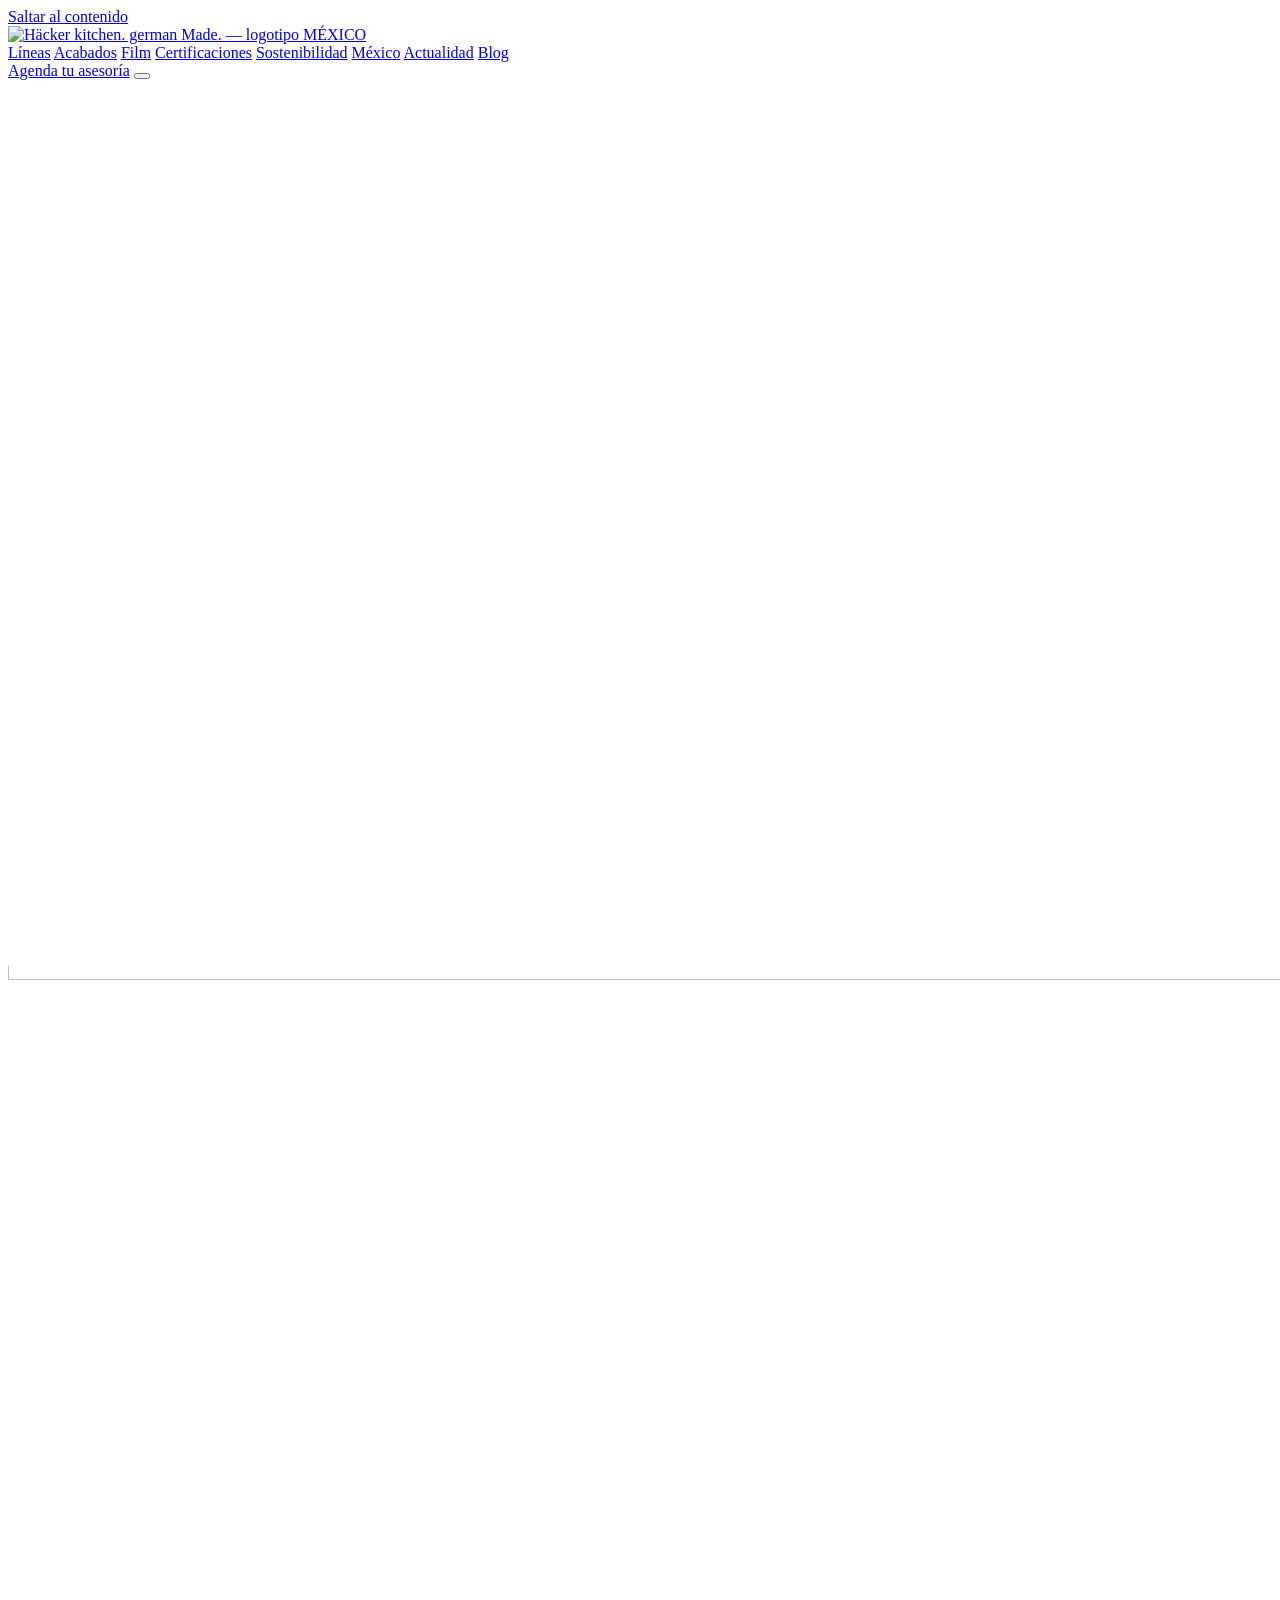
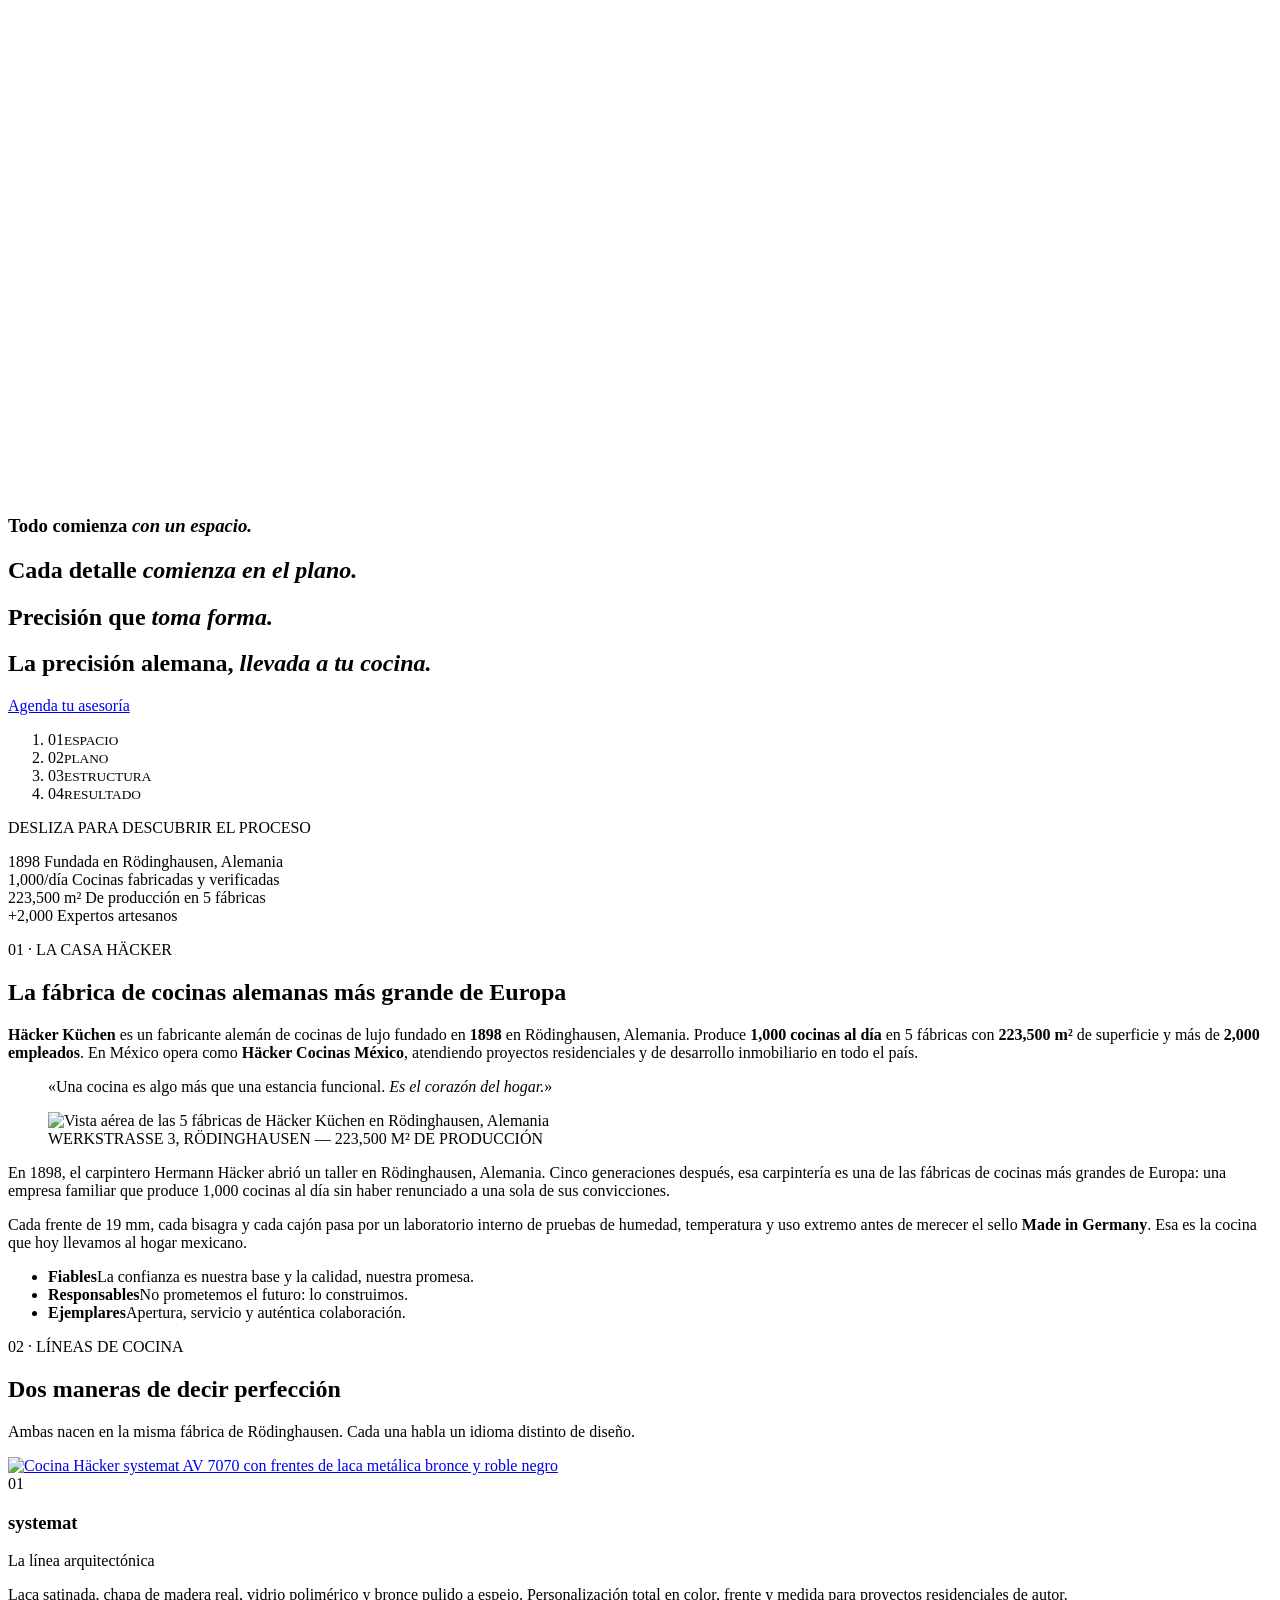
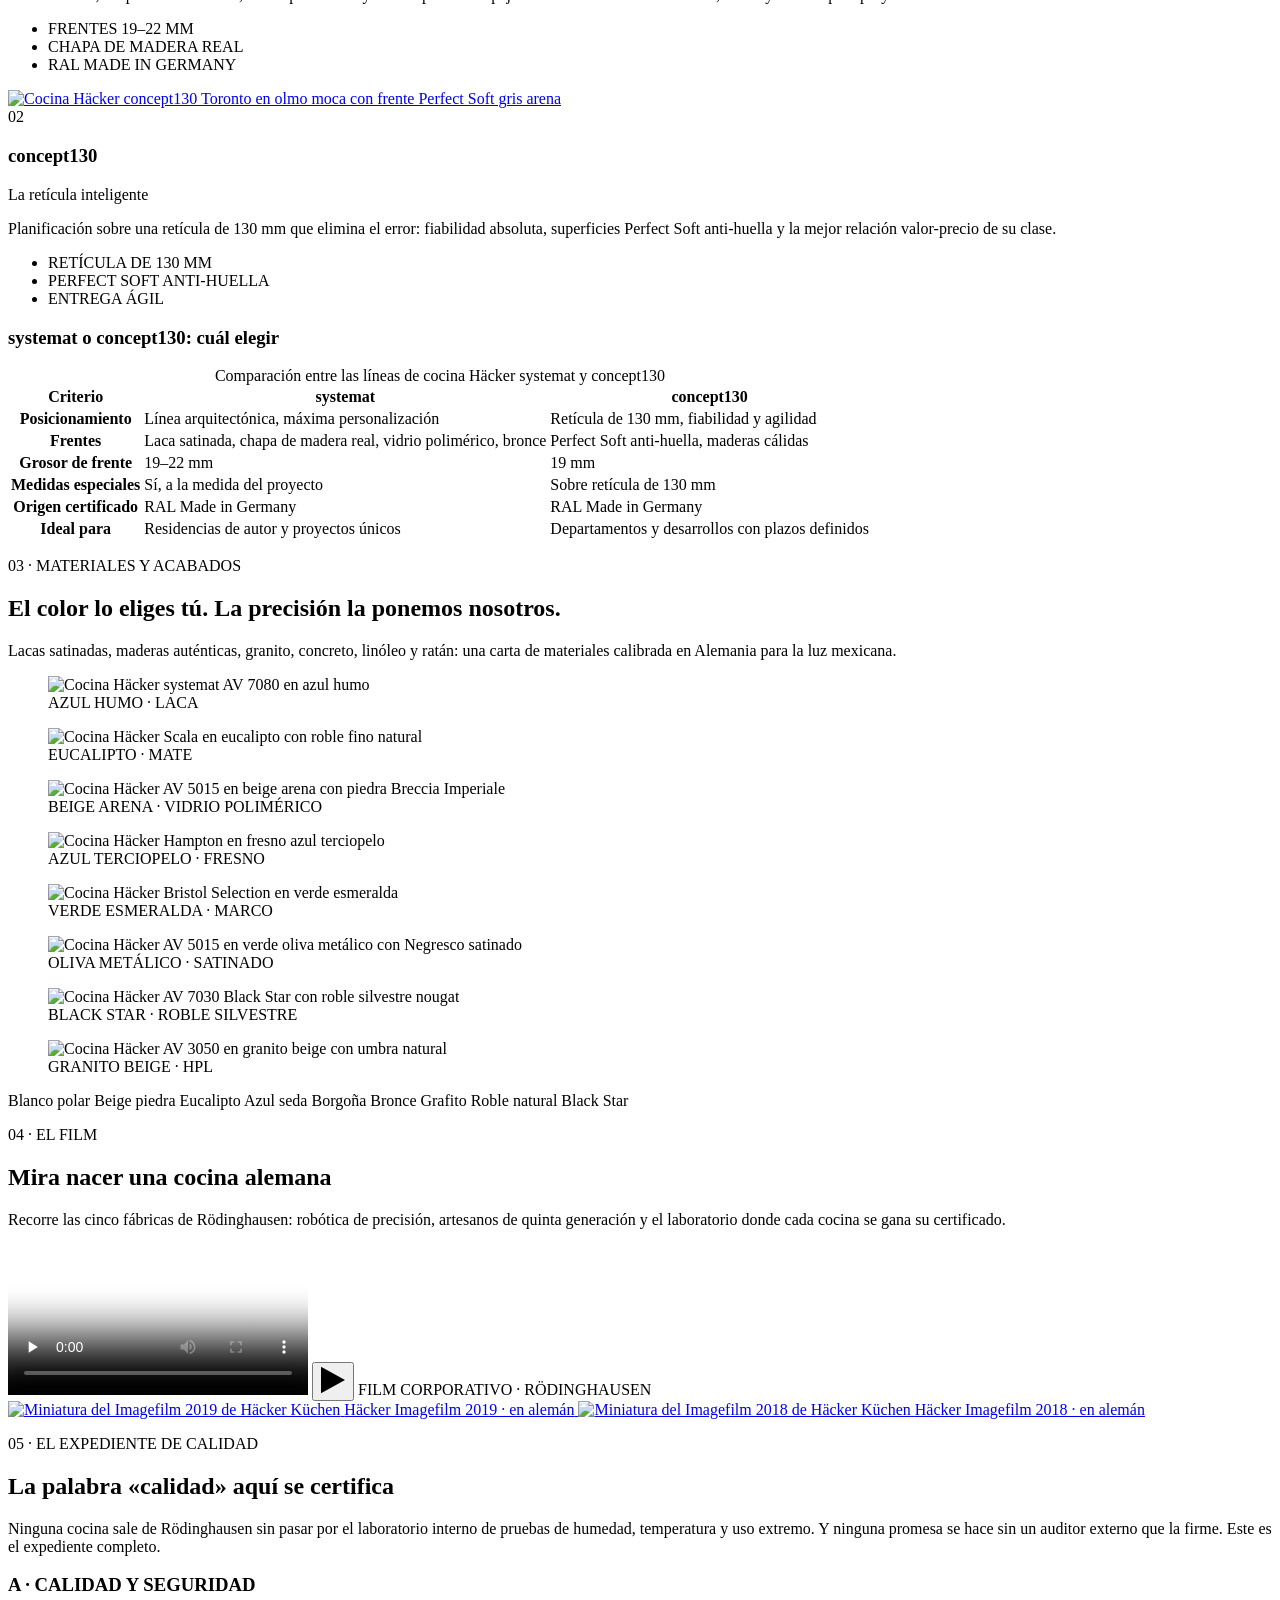
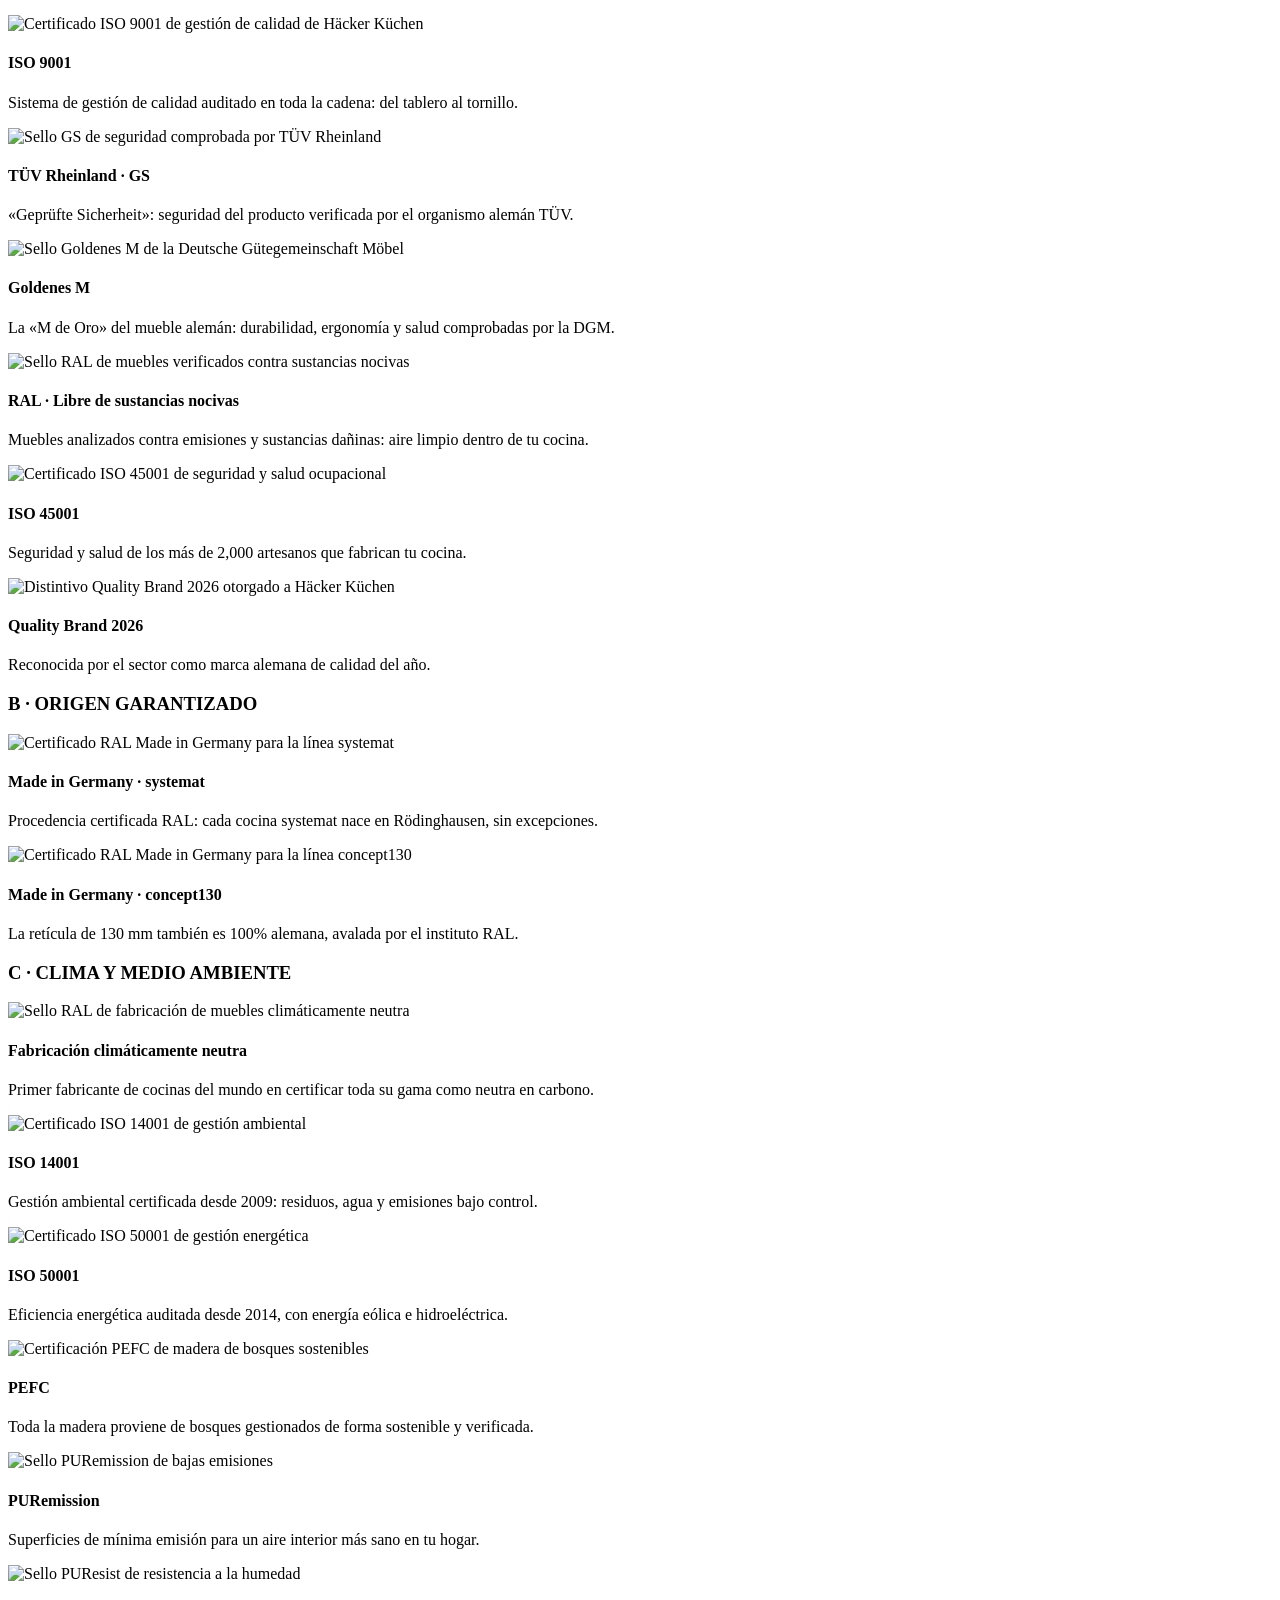
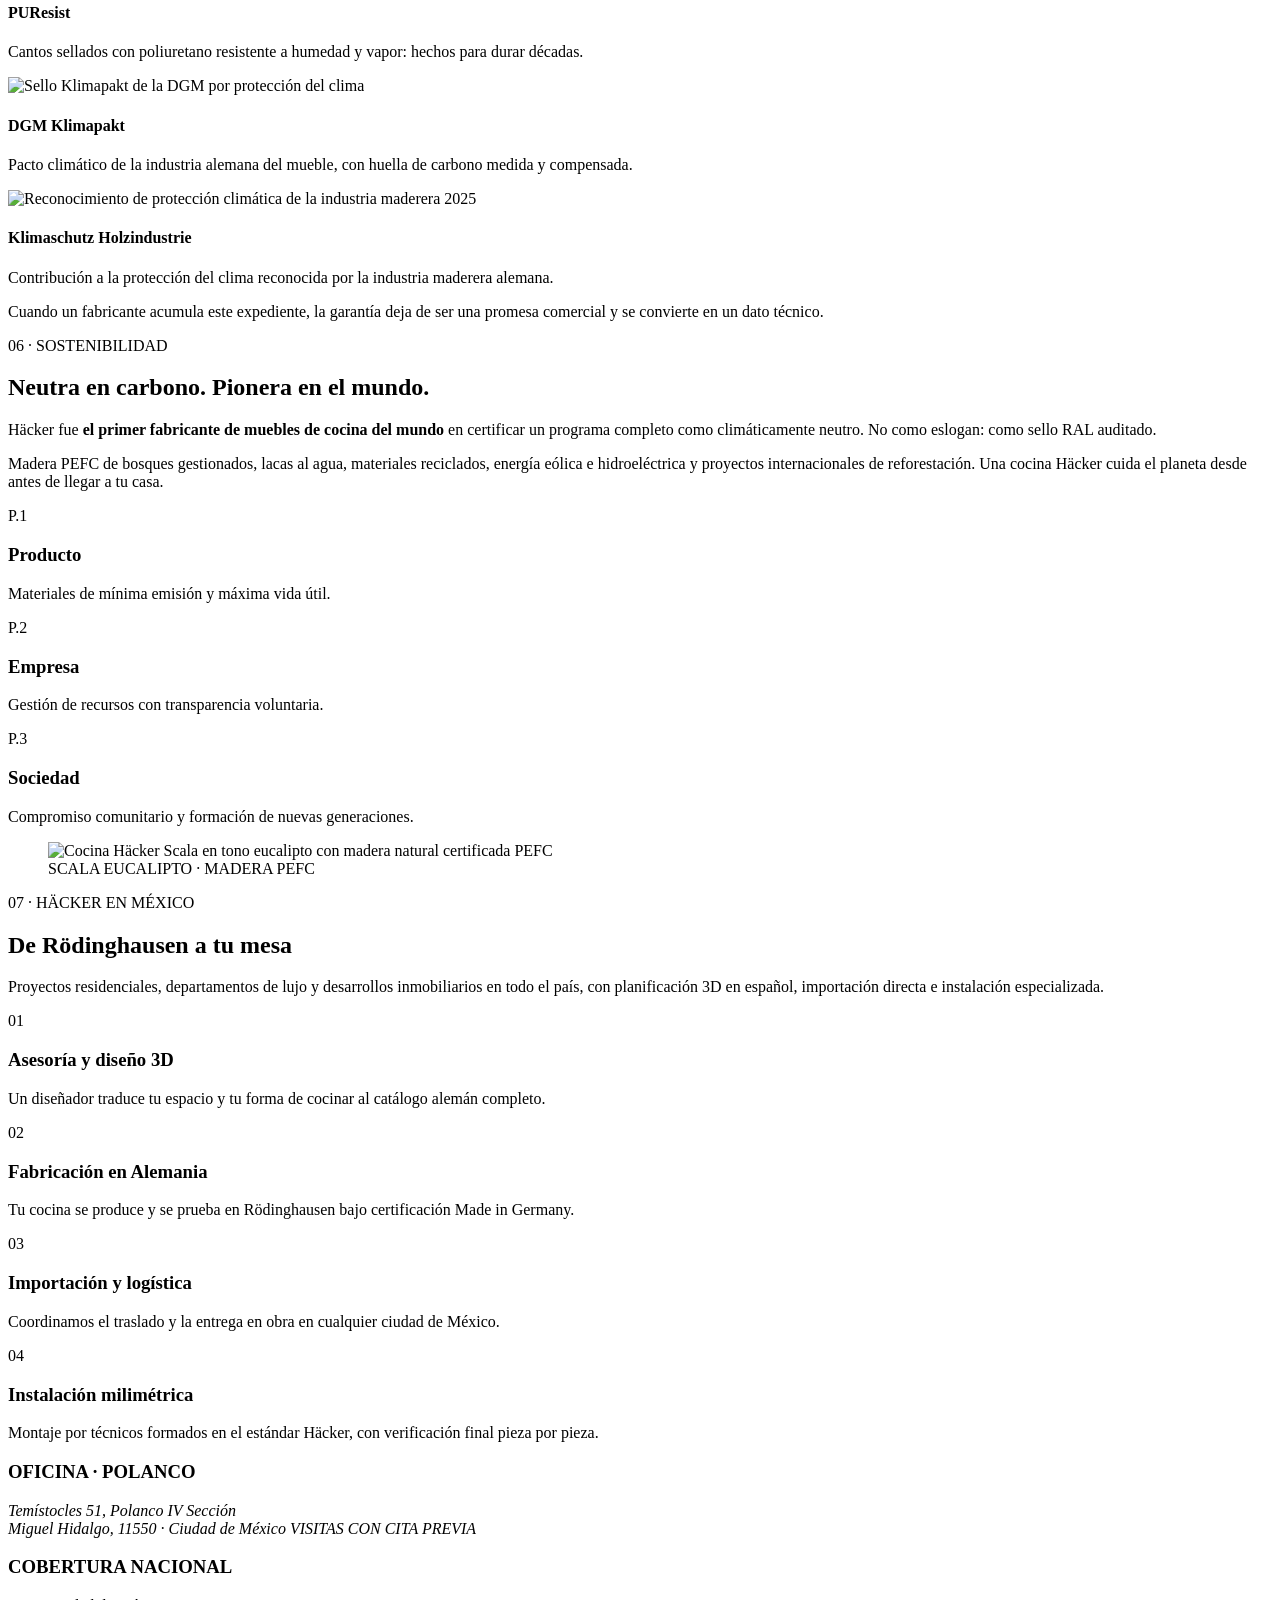
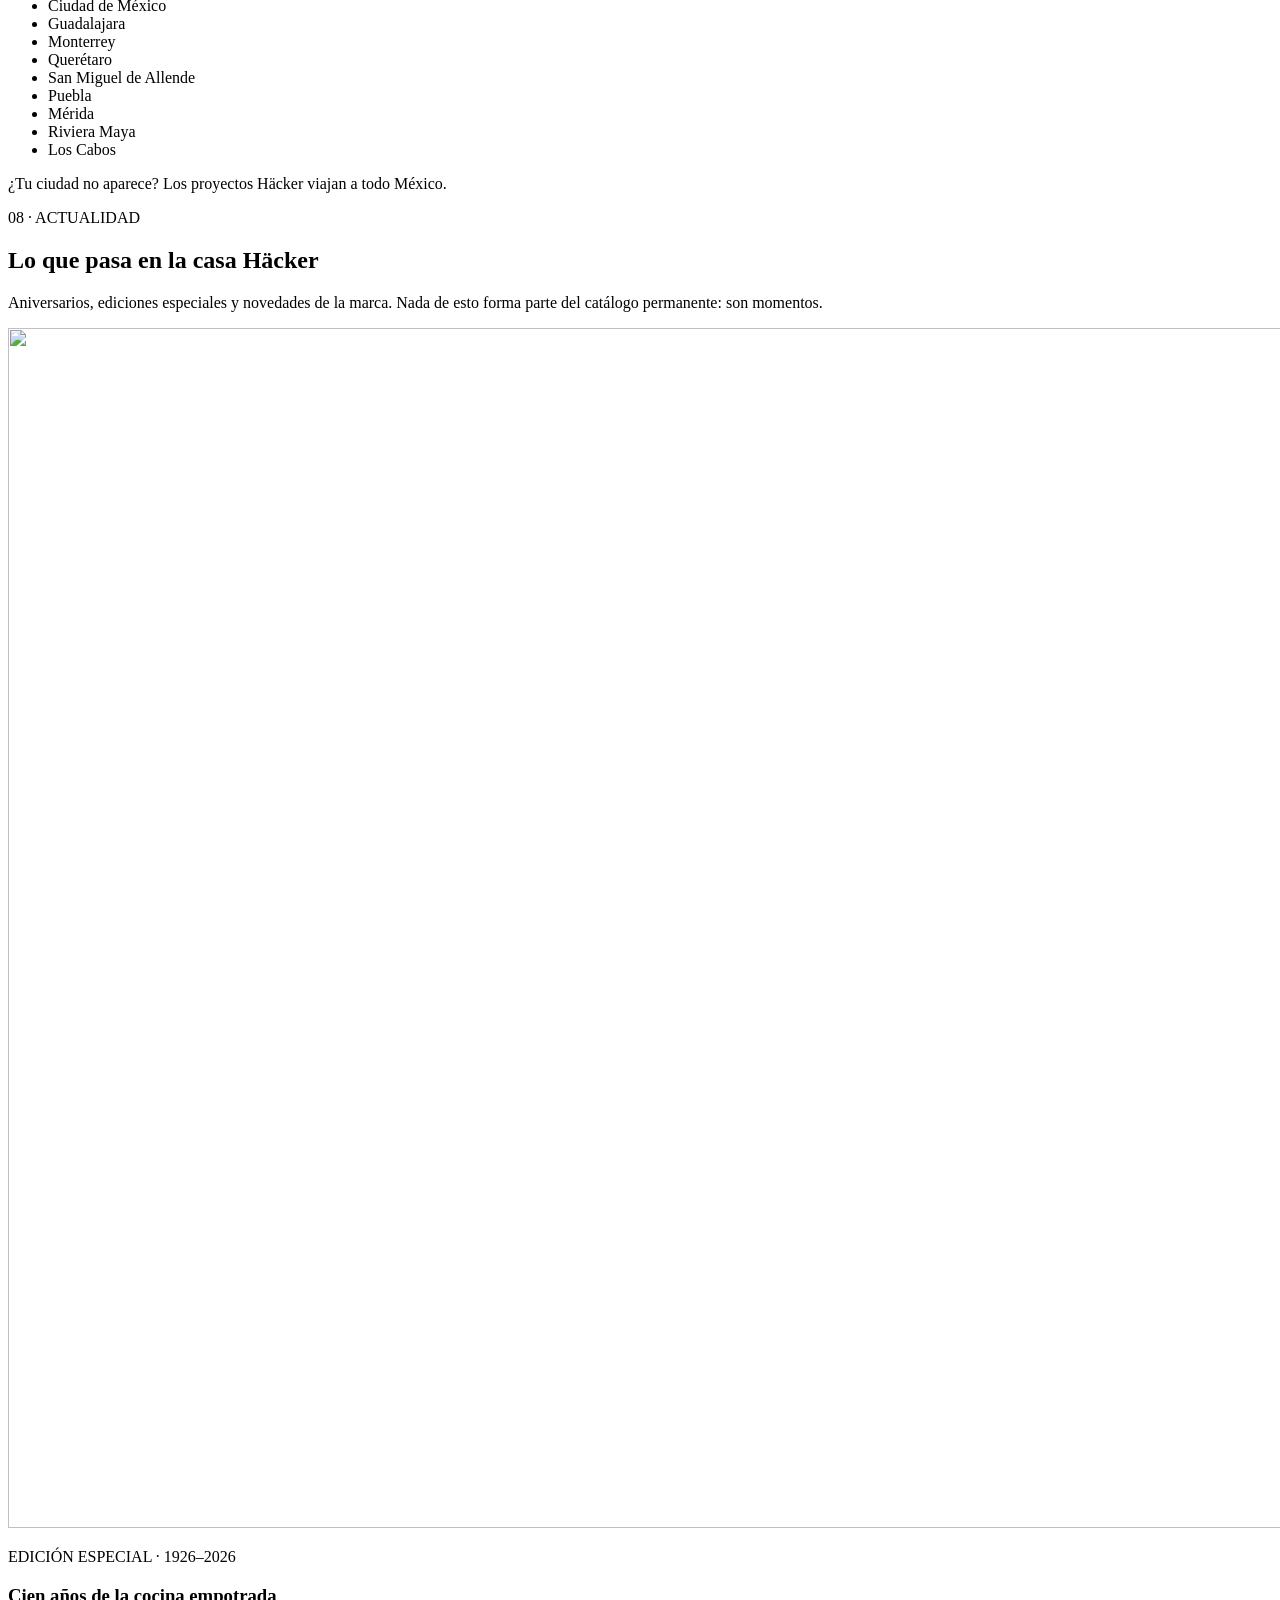
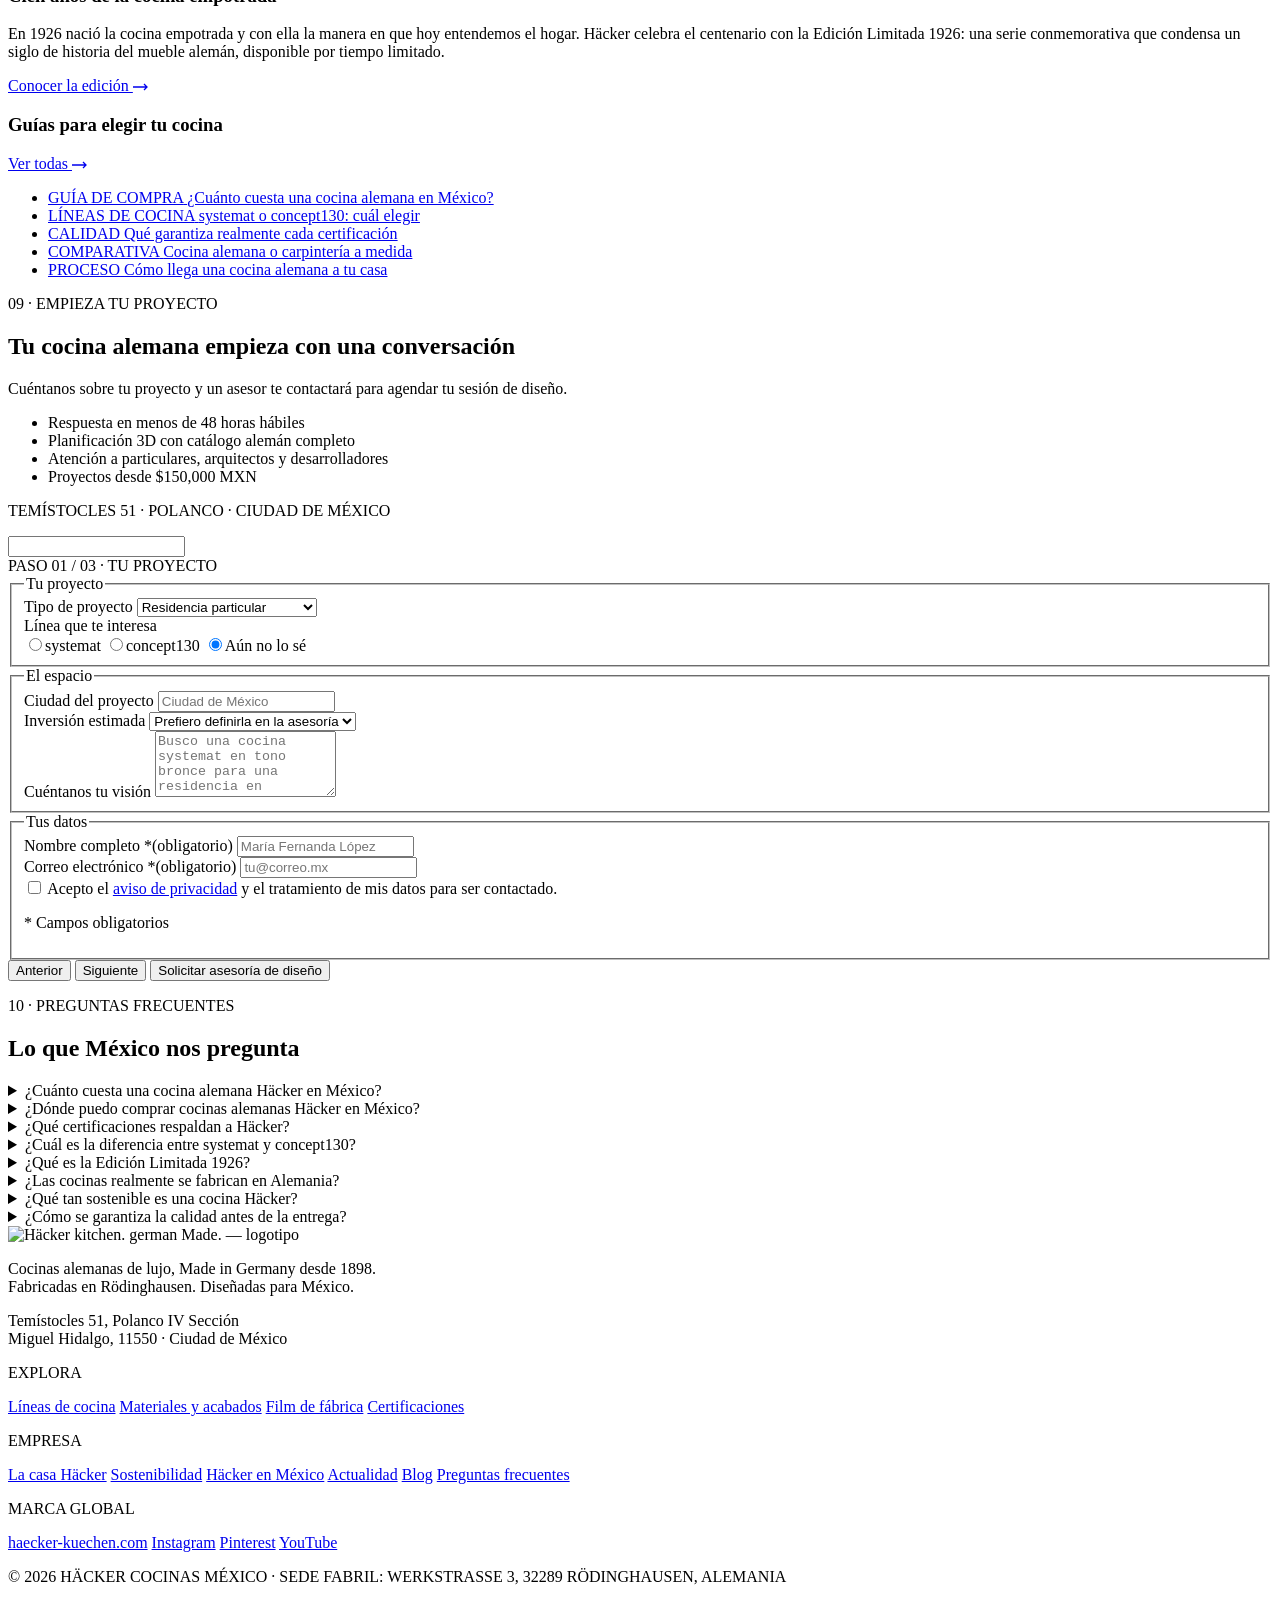
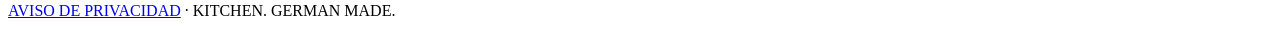
==== commit da5172c1: "1911-0255" ====
--- a/index.html
+++ b/index.html
@@ -993,10 +993,8 @@
             <p class="contact__address mono">TEMÍSTOCLES 51 · POLANCO · CIUDAD DE MÉXICO</p>
           </div>
 
-          <!-- NOTA: conectar action="" al backend o servicio de formularios antes de publicar -->
-          <!-- Asesoría guiada en 3 pasos. Sin JavaScript los tres pasos se
-               muestran apilados y el formulario funciona igual. -->
-          <form class="contact__form" id="contactForm" data-reveal novalidate>
+          <noscript><p class="contact__hint">Activa JavaScript para enviar tu solicitud.</p></noscript>
+          <form class="contact__form" id="contactForm" method="post" data-reveal novalidate>
             <!-- Trampa antispam: invisible para personas, tentadora para bots -->
             <input type="text" name="_gotcha" tabindex="-1" autocomplete="off" aria-hidden="true" class="honeypot">
 
@@ -1030,7 +1028,7 @@
               <legend class="wizard__legend">El espacio</legend>
               <div class="field">
                 <label for="f-ciudad">Ciudad del proyecto</label>
-                <input type="text" id="f-ciudad" name="ciudad" autocomplete="address-level2" placeholder="Ciudad de México">
+                <input type="text" id="f-ciudad" name="ciudad" maxlength="120" autocomplete="address-level2" placeholder="Ciudad de México">
               </div>
               <div class="field">
                 <label for="f-presupuesto">Inversión estimada</label>
@@ -1043,7 +1041,7 @@
               </div>
               <div class="field field--full">
                 <label for="f-mensaje">Cuéntanos tu visión</label>
-                <textarea id="f-mensaje" name="mensaje" rows="4" placeholder="Busco una cocina systemat en tono bronce para una residencia en Polanco…"></textarea>
+                <textarea id="f-mensaje" name="mensaje" maxlength="3000" rows="4" placeholder="Busco una cocina systemat en tono bronce para una residencia en Polanco…"></textarea>
               </div>
             </fieldset>
 
@@ -1051,11 +1049,11 @@
               <legend class="wizard__legend">Tus datos</legend>
               <div class="field">
                 <label for="f-nombre">Nombre completo <span aria-hidden="true">*</span><span class="sr-only">(obligatorio)</span></label>
-                <input type="text" id="f-nombre" name="nombre" autocomplete="name" placeholder="María Fernanda López" required>
+                <input type="text" id="f-nombre" name="nombre" maxlength="160" autocomplete="name" placeholder="María Fernanda López" required>
               </div>
               <div class="field">
                 <label for="f-email">Correo electrónico <span aria-hidden="true">*</span><span class="sr-only">(obligatorio)</span></label>
-                <input type="email" id="f-email" name="email" autocomplete="email" placeholder="tu@correo.mx" required>
+                <input type="email" id="f-email" name="email" maxlength="254" autocomplete="email" placeholder="tu@correo.mx" required>
               </div>
               <label class="field--full field-consent">
                 <input type="checkbox" id="f-privacidad" name="privacidad" required>
@@ -1067,7 +1065,7 @@
             <div class="wizard__nav field--full">
               <button class="btn btn--outline-ink wizard__btn" type="button" id="wizardPrev">Anterior</button>
               <button class="btn btn--ink wizard__btn" type="button" id="wizardNext">Siguiente</button>
-              <button class="btn btn--ink btn--lg" type="submit" id="wizardSubmit">Solicitar asesoría de diseño</button>
+              <button class="btn btn--ink btn--lg" type="submit" id="wizardSubmit" disabled>Solicitar asesoría de diseño</button>
             </div>
             <p class="contact__hint mono" id="formHint" role="status"></p>
           </form>
@@ -1162,6 +1160,6 @@
     </div>
   </footer>
 
-  <script src="js/main.js" defer></script>
+  <script src="js/main.js?v=16" defer></script>
 </body>
 </html>
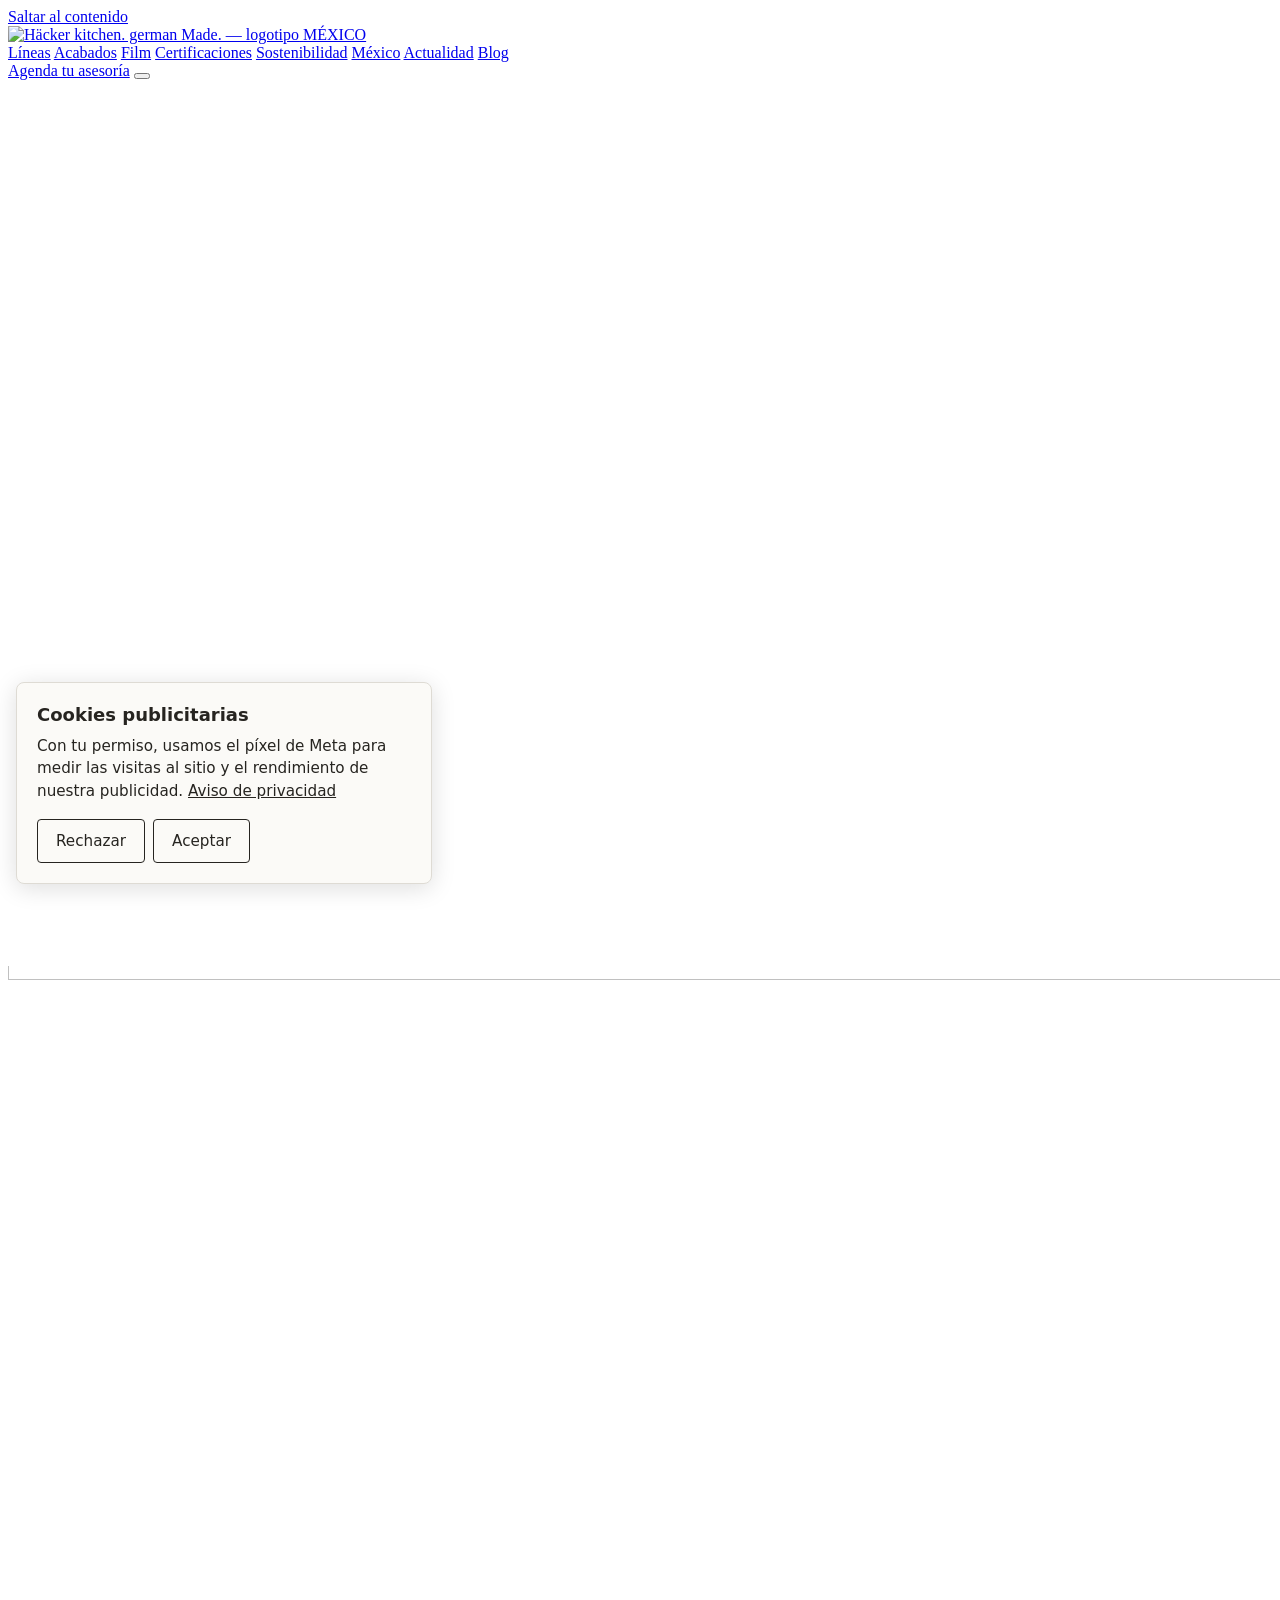
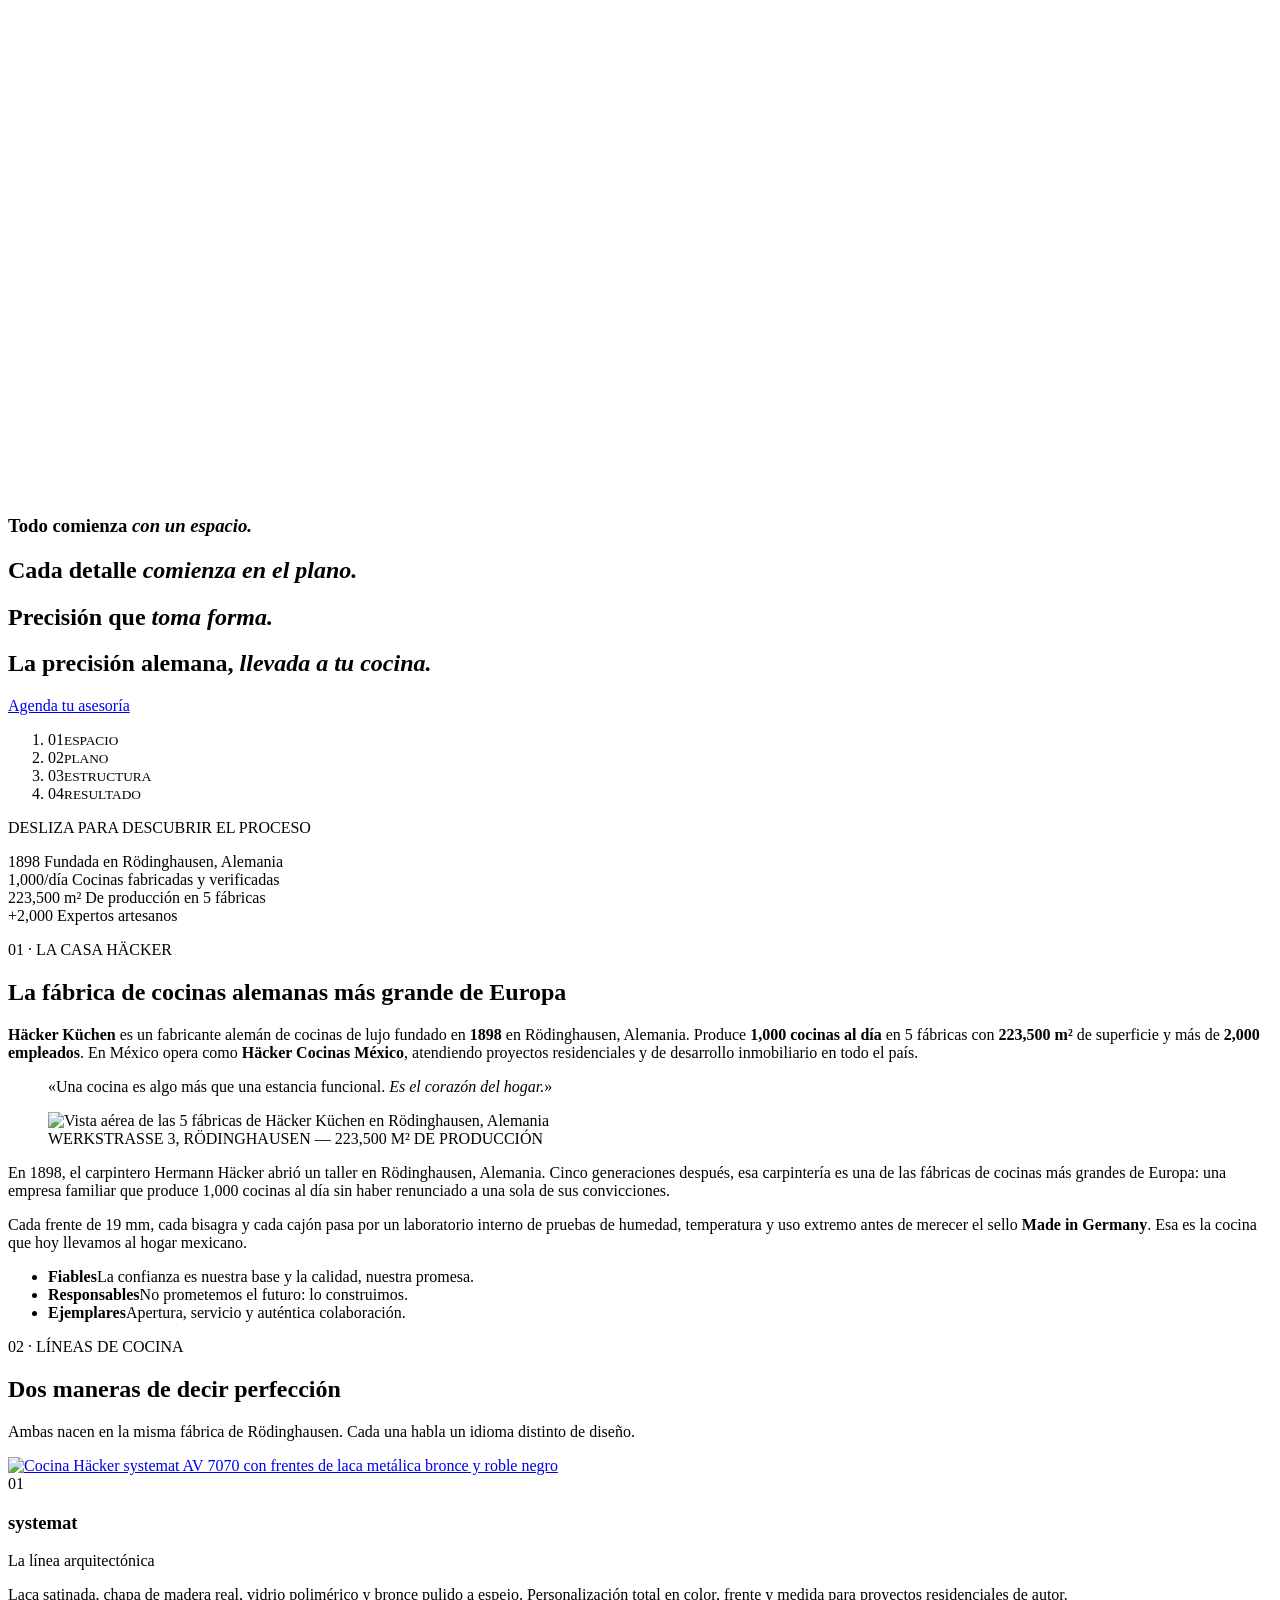
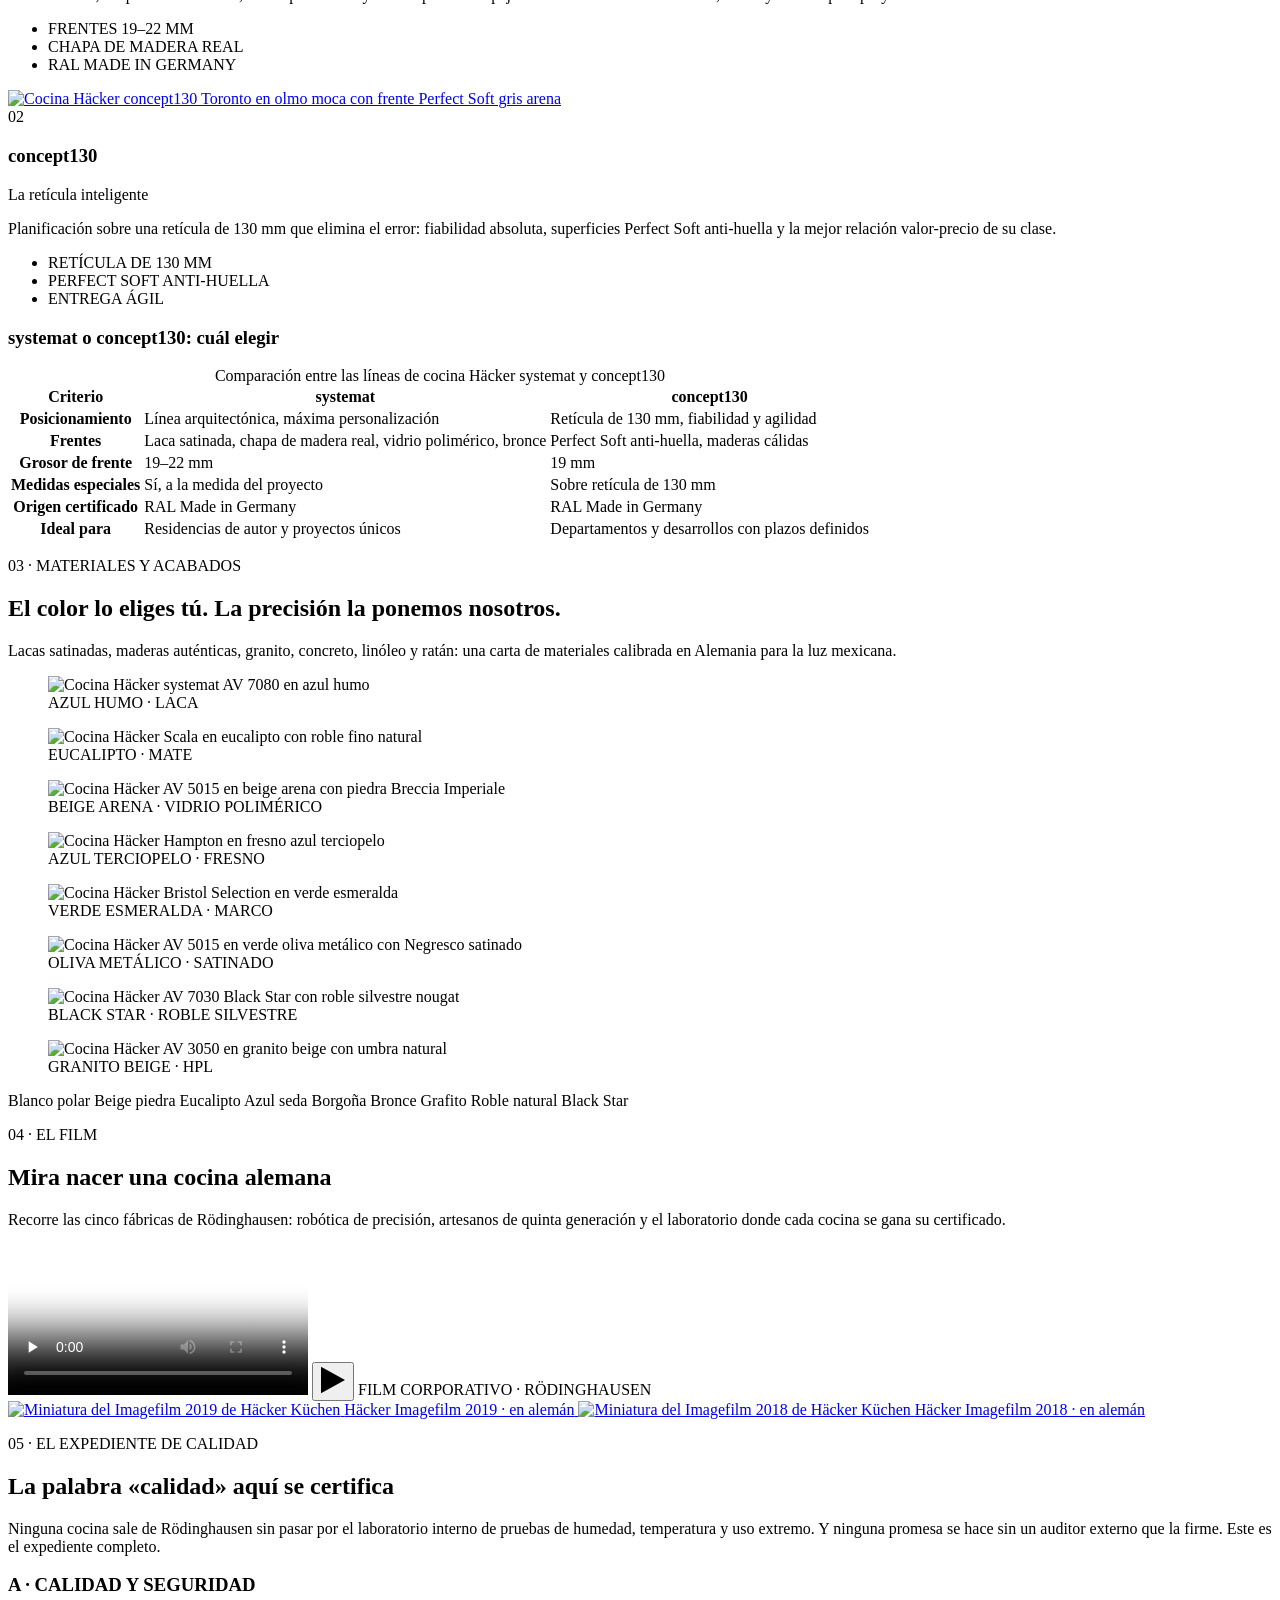
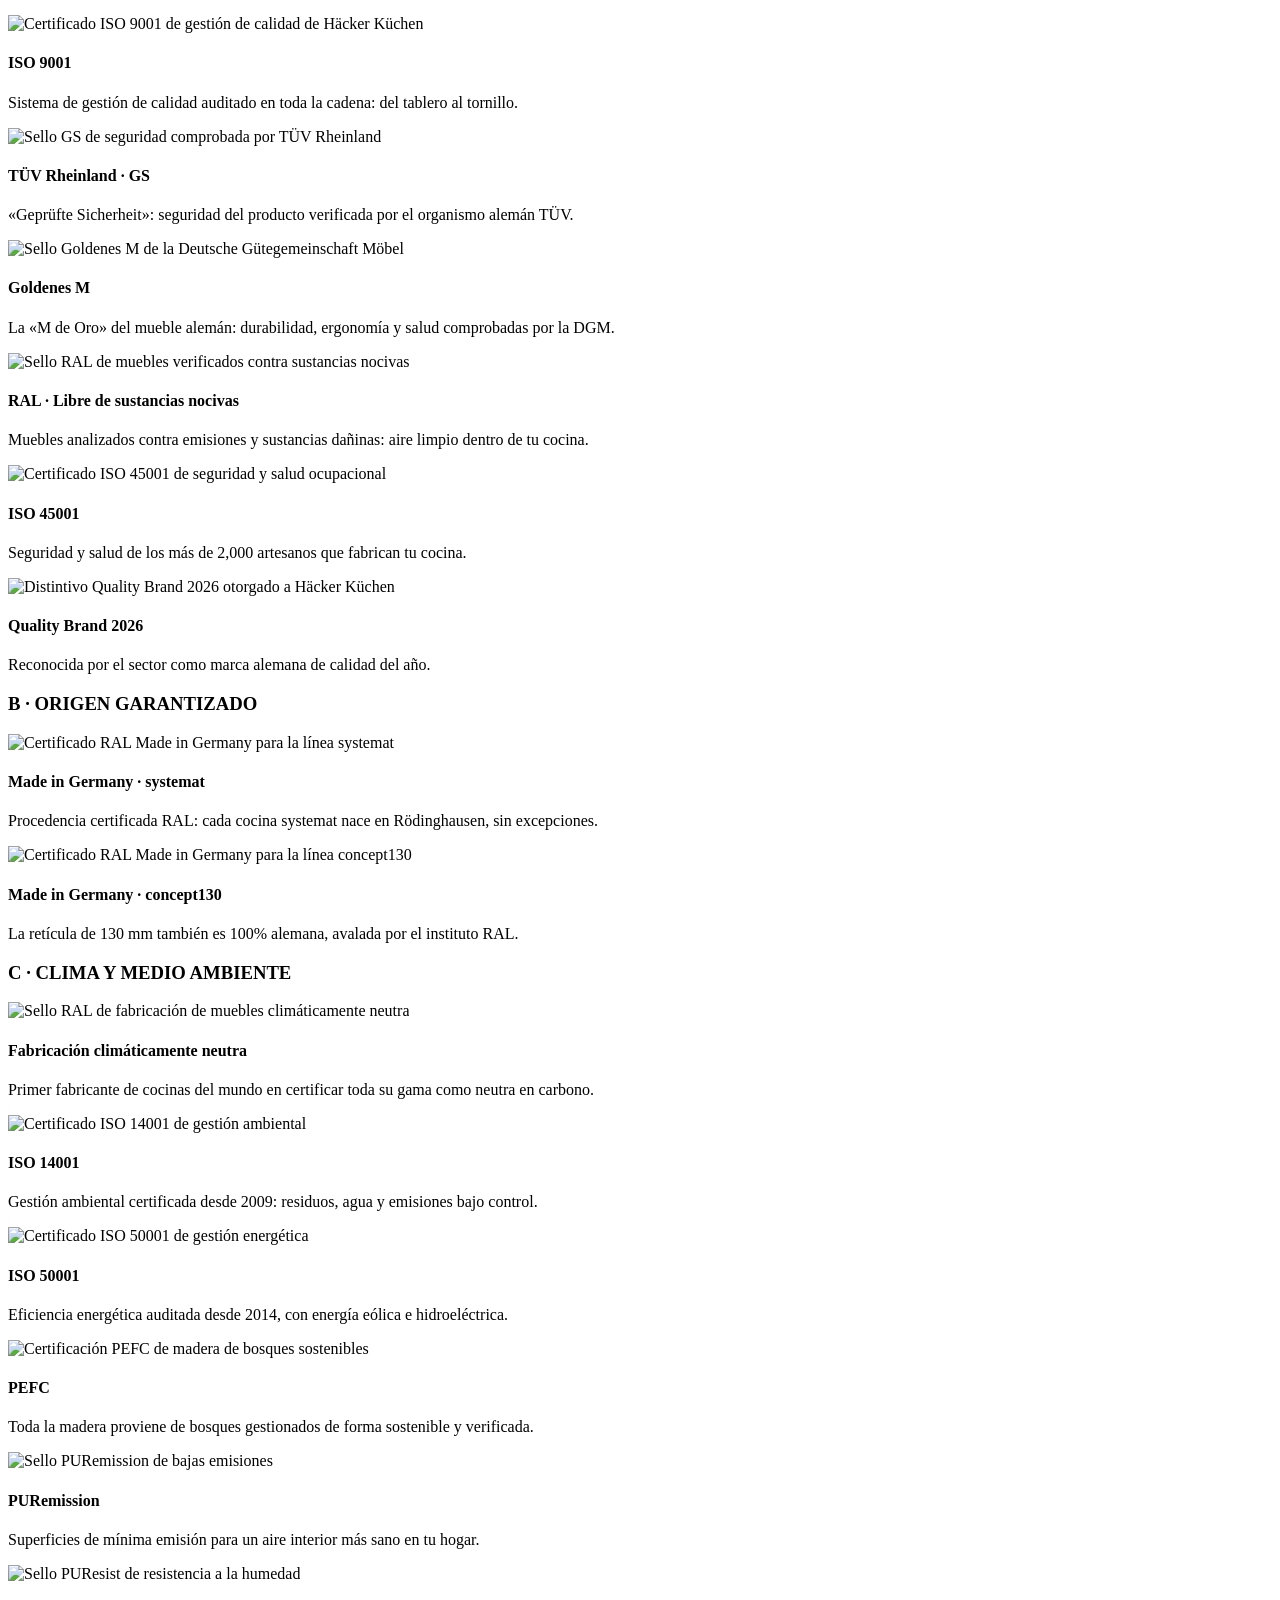
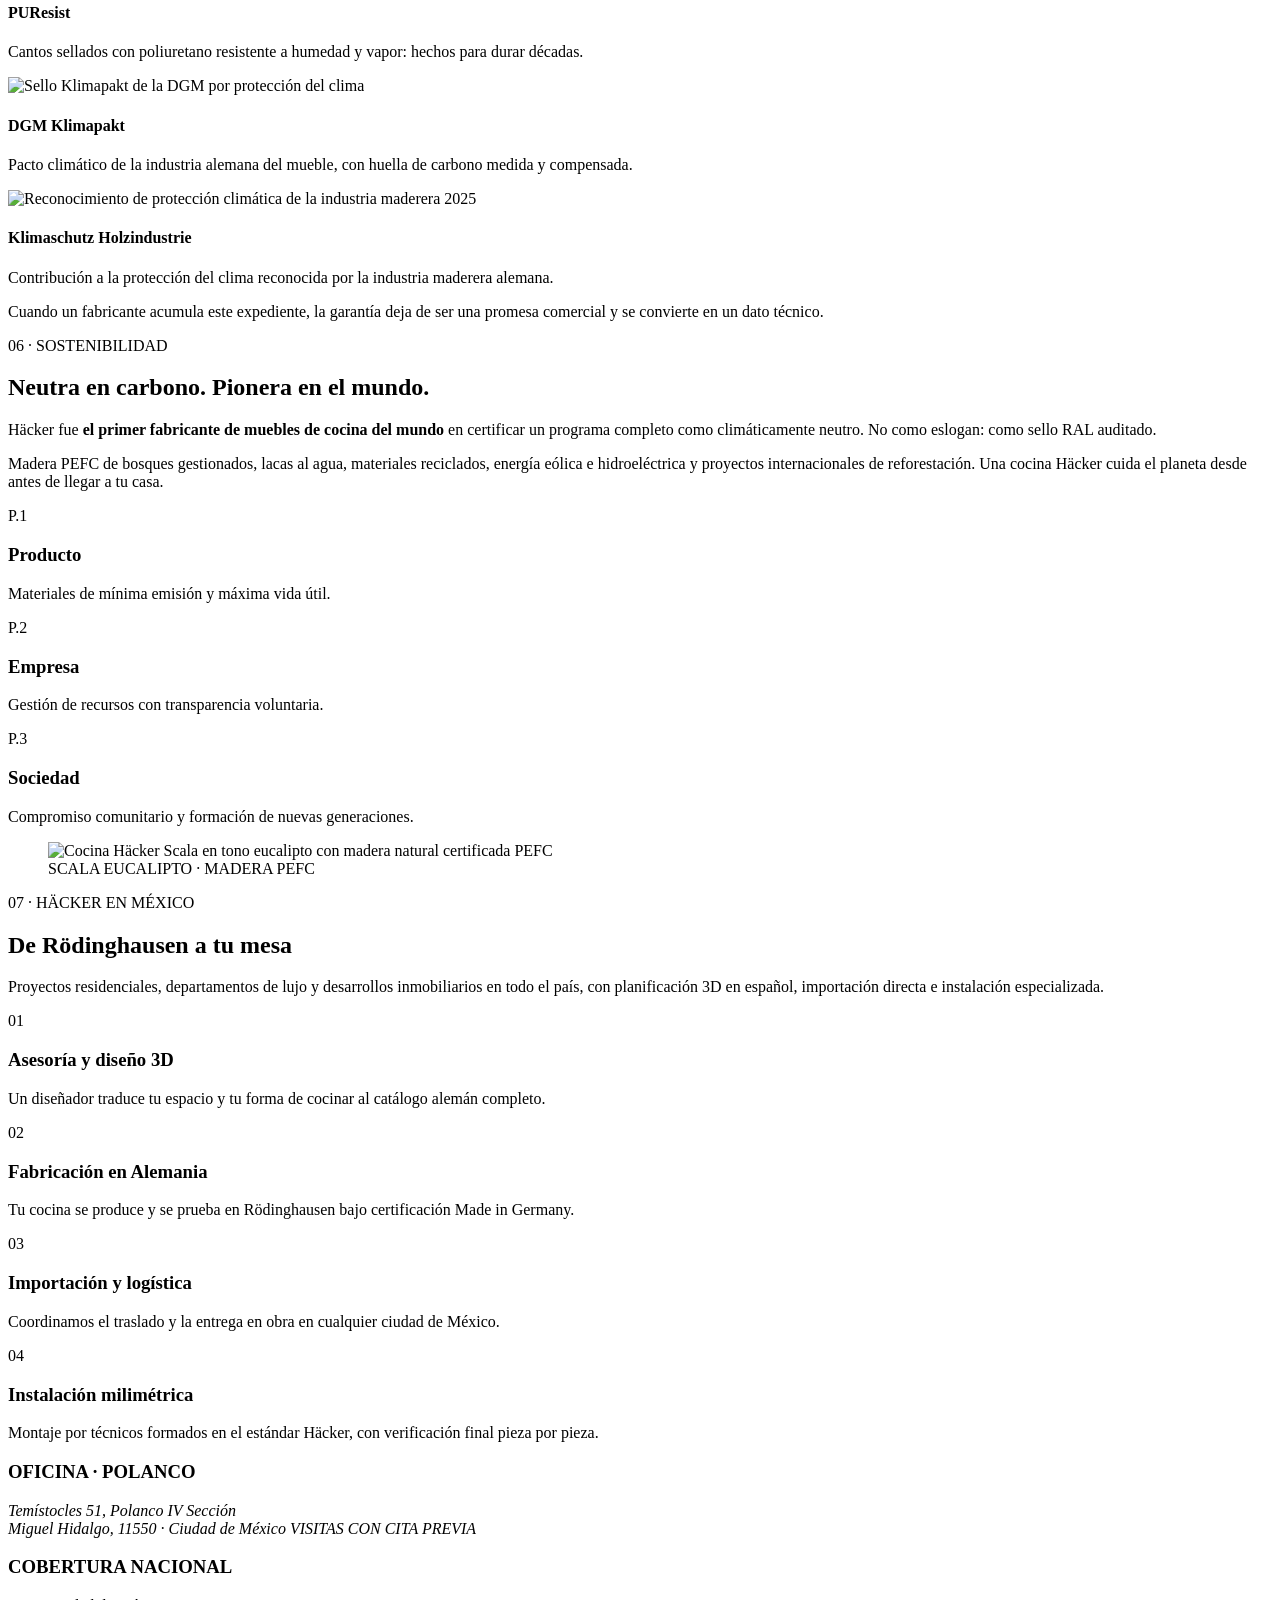
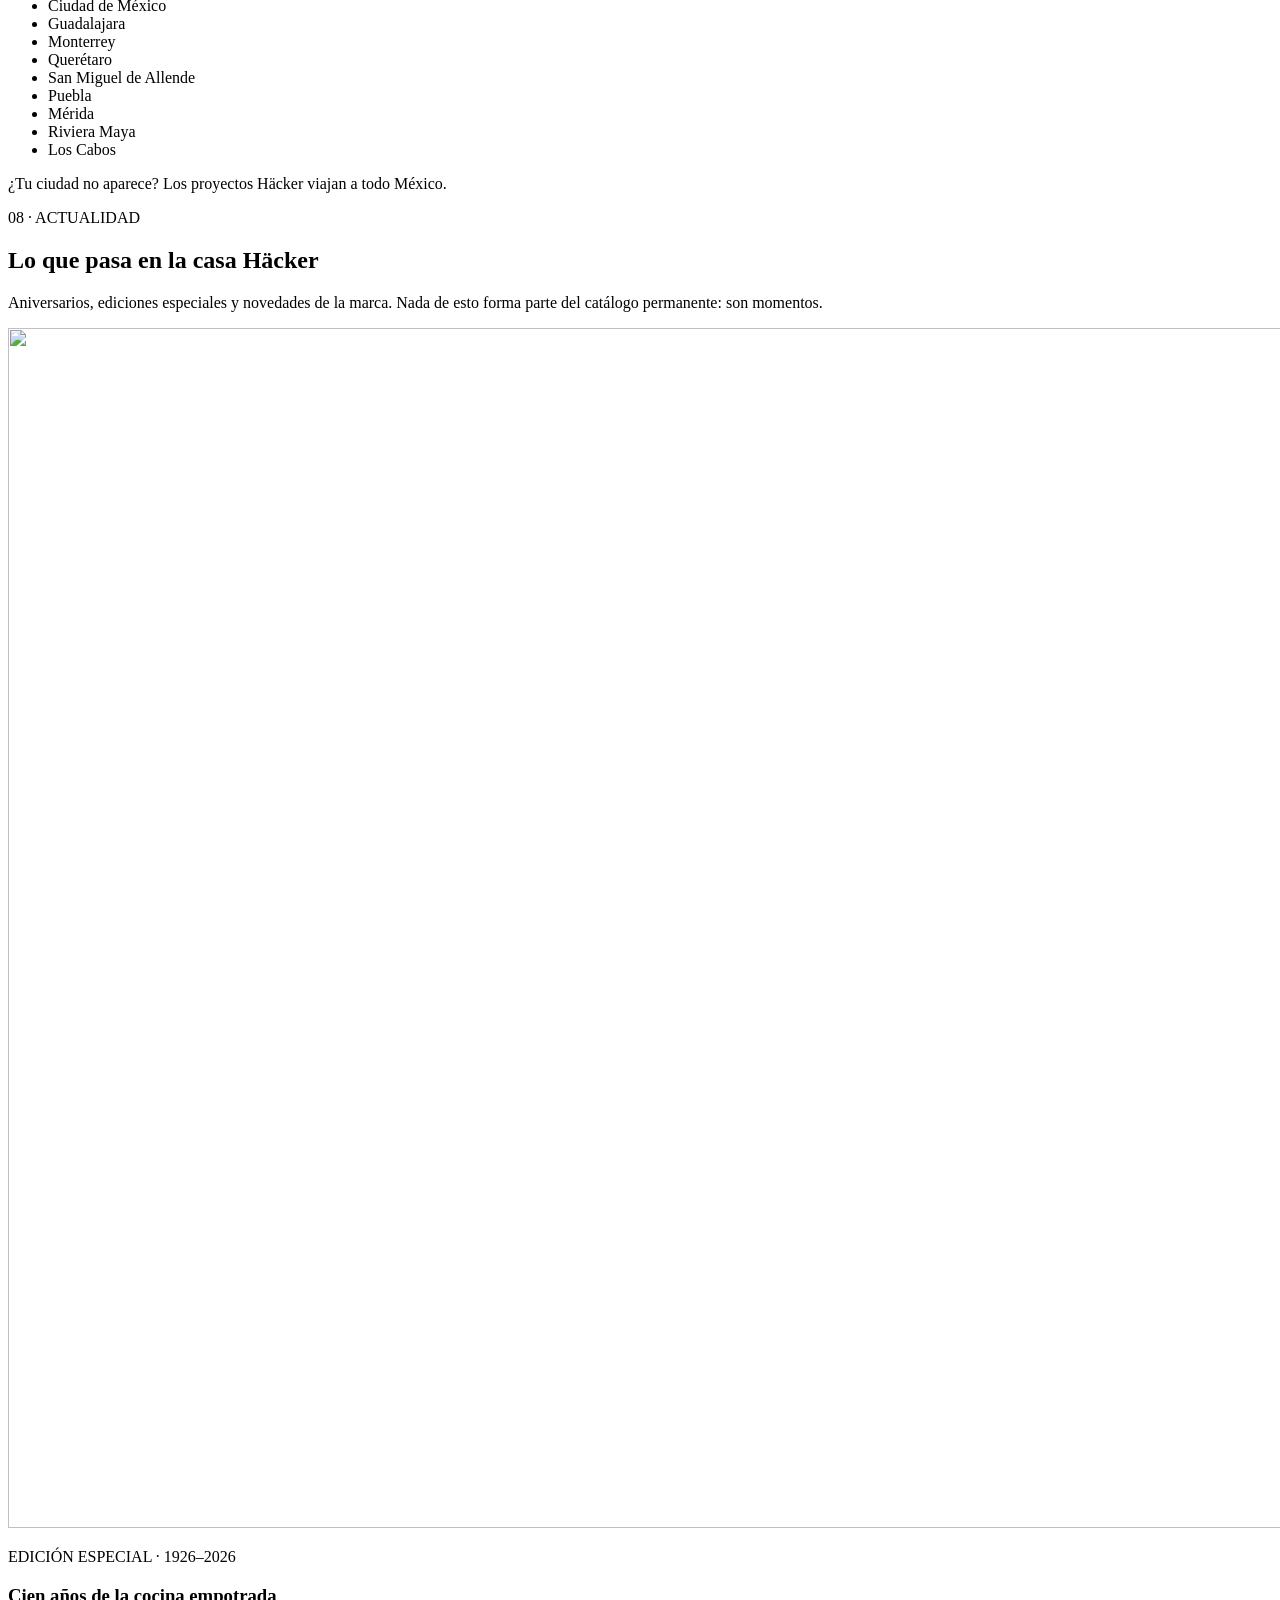
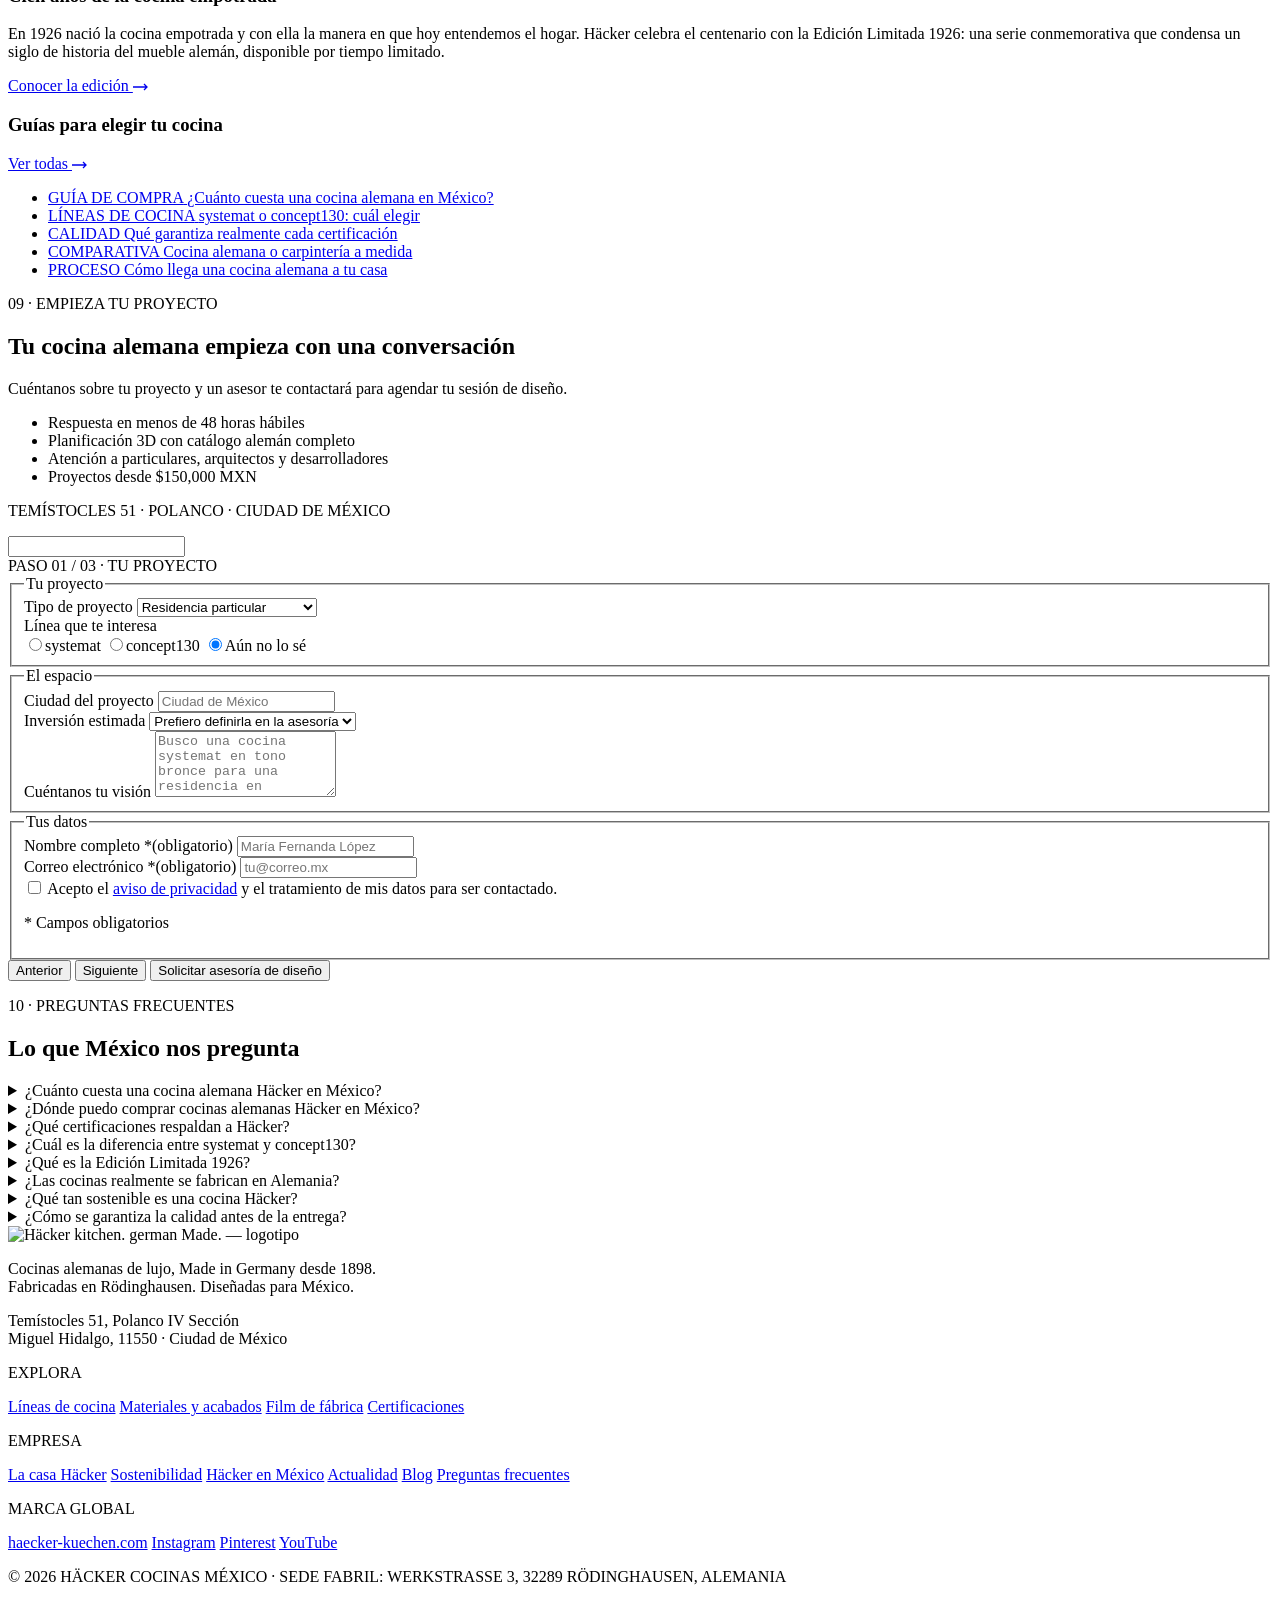
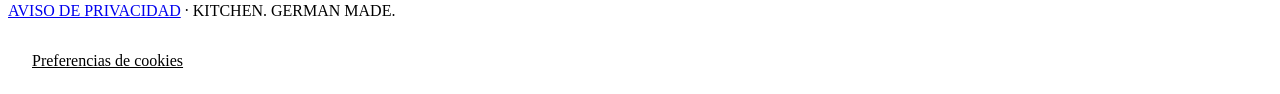
==== commit 97dcc118: "Install consent-gated Meta PageView" ====
--- a/index.html
+++ b/index.html
@@ -365,6 +365,8 @@
     ]
   }
   </script>
+  <link rel="stylesheet" href="css/meta-pixel.css">
+  <script defer src="js/meta-pixel.js"></script>
 </head>
 
 <body>
--- a/css/meta-pixel.css
+++ b/css/meta-pixel.css
@@ -0,0 +1,59 @@
+.advertising-cookies {
+  position: fixed;
+  z-index: 10000;
+  inset: auto auto max(1rem, env(safe-area-inset-bottom)) 1rem;
+  width: min(26rem, calc(100% - 2rem));
+  padding: 1.25rem;
+  box-sizing: border-box;
+  border: 1px solid #dedbd4;
+  border-radius: 0.5rem;
+  background: #fbfaf7;
+  color: #262420;
+  box-shadow: 0 4px 24px #0002;
+  font: 0.95rem/1.5 system-ui, sans-serif;
+}
+
+.advertising-cookies[hidden] {
+  display: none;
+}
+
+.advertising-cookies h2 {
+  margin: 0 0 0.5rem;
+  font: 600 1.125rem/1.3 system-ui, sans-serif;
+}
+
+.advertising-cookies p {
+  margin: 0 0 1rem;
+}
+
+.advertising-cookies a,
+.advertising-cookies-toggle {
+  color: inherit;
+  text-decoration: underline;
+}
+
+.advertising-cookies__actions {
+  display: flex;
+  flex-wrap: wrap;
+  gap: 0.5rem;
+}
+
+.advertising-cookies__actions button {
+  min-height: 44px;
+  padding: 0.5rem 1.125rem;
+  border: 1px solid #262420;
+  border-radius: 0.25rem;
+  color: #262420;
+  background: #fbfaf7;
+  font: inherit;
+  cursor: pointer;
+}
+
+.advertising-cookies-toggle {
+  margin: 0.5rem 1rem;
+  padding: 0.5rem;
+  border: 0;
+  background: transparent;
+  font: inherit;
+  cursor: pointer;
+}
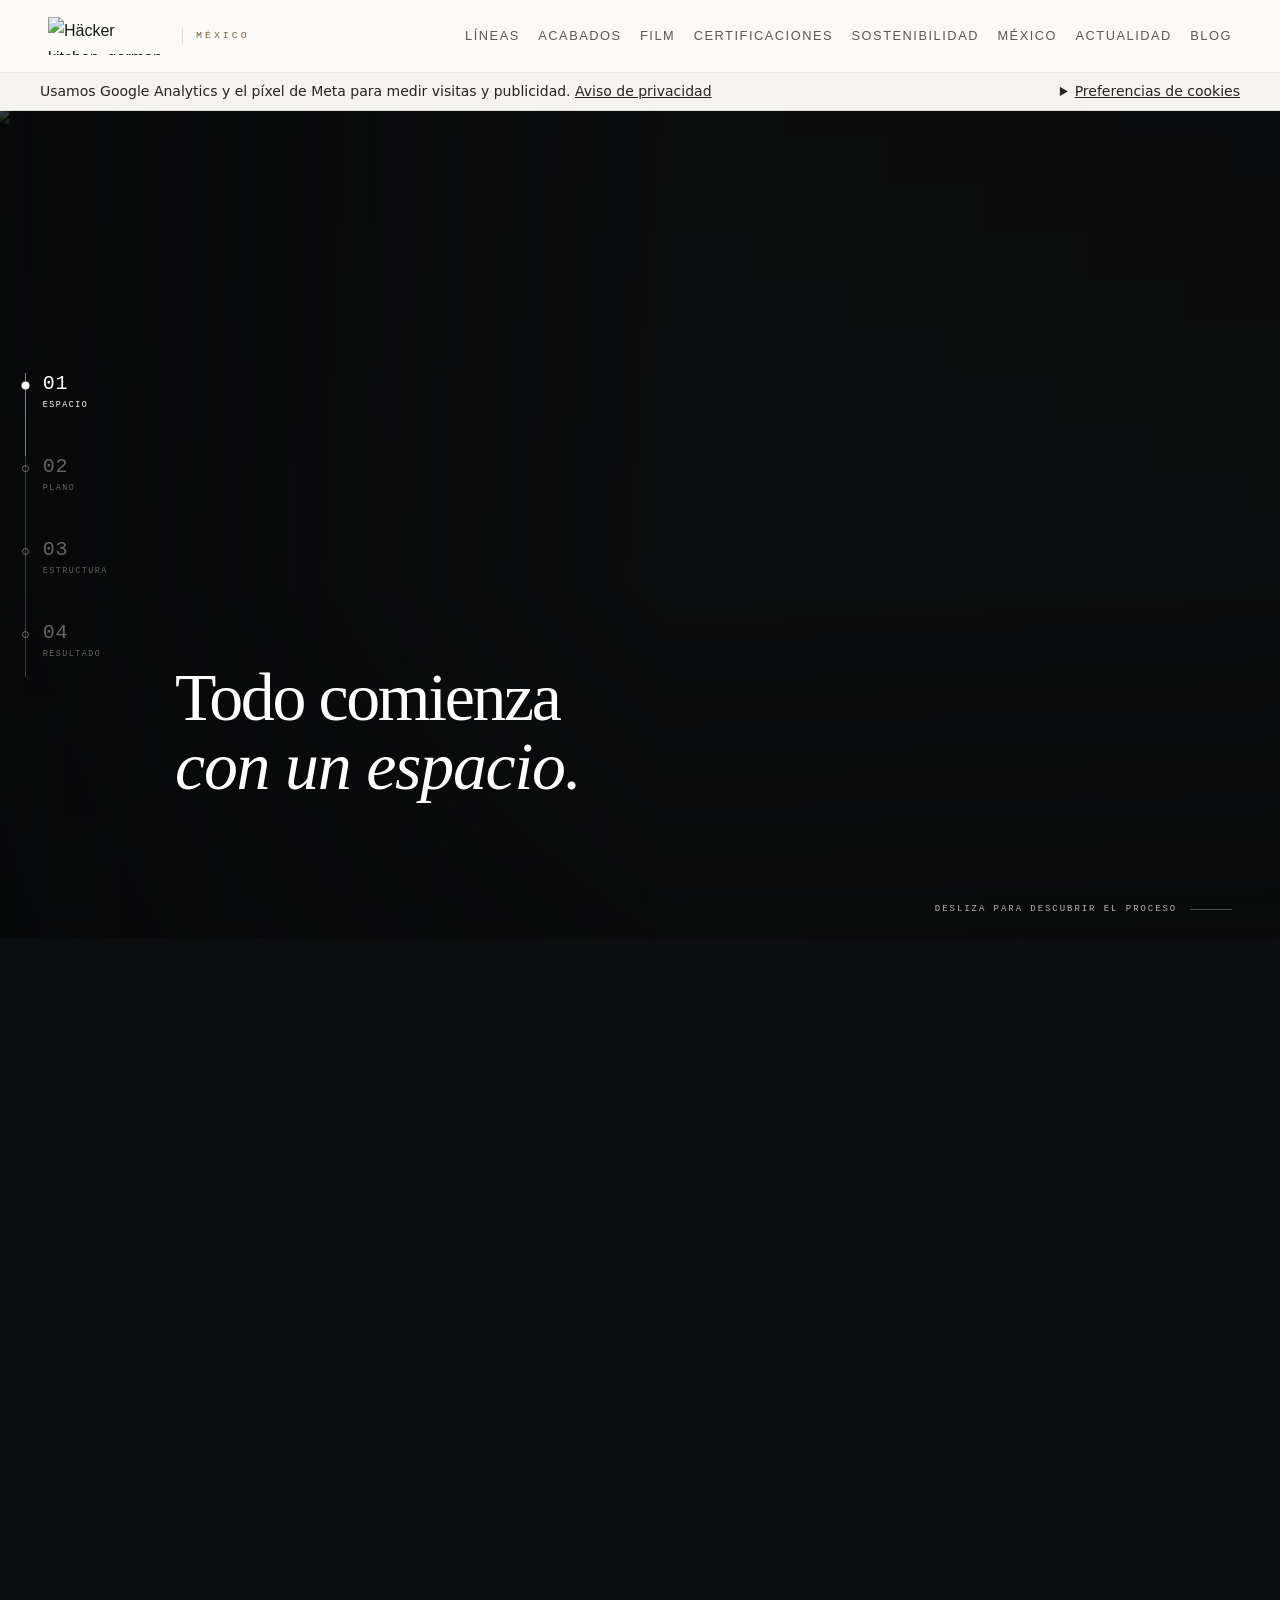
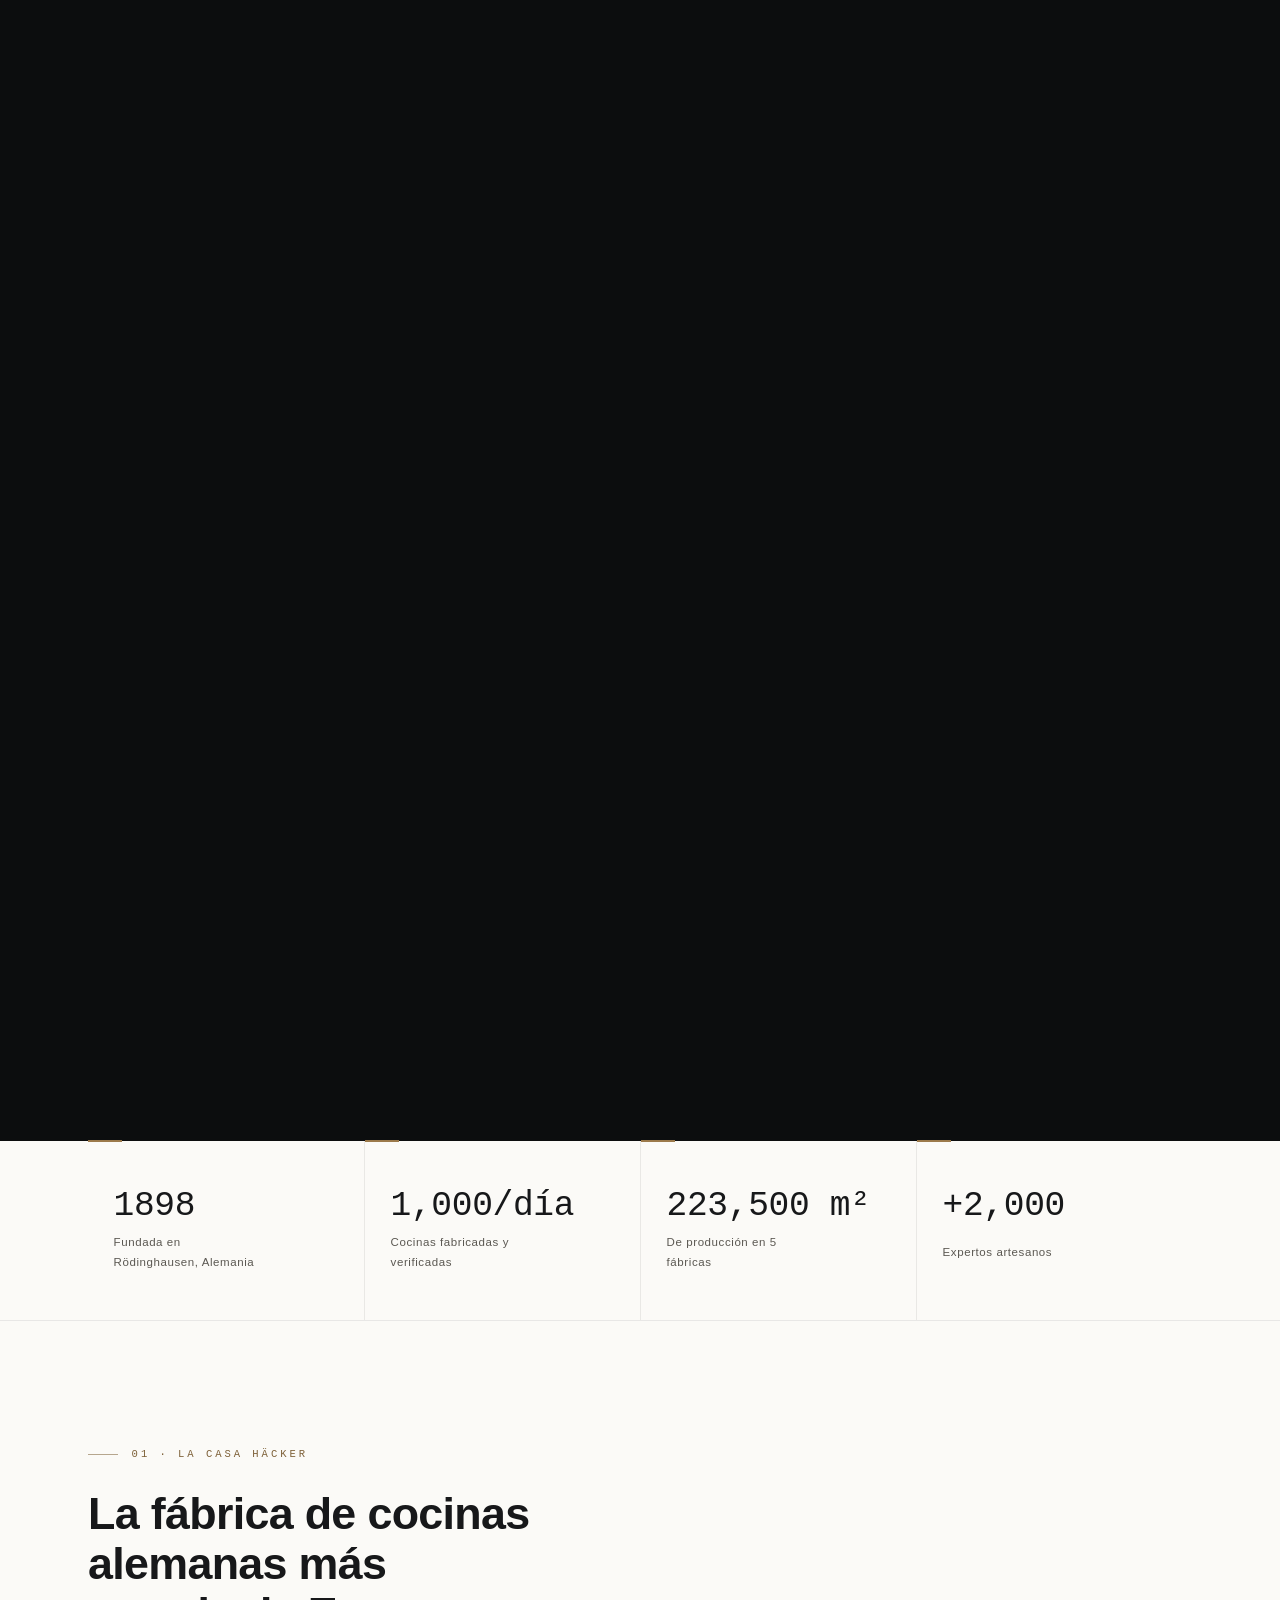
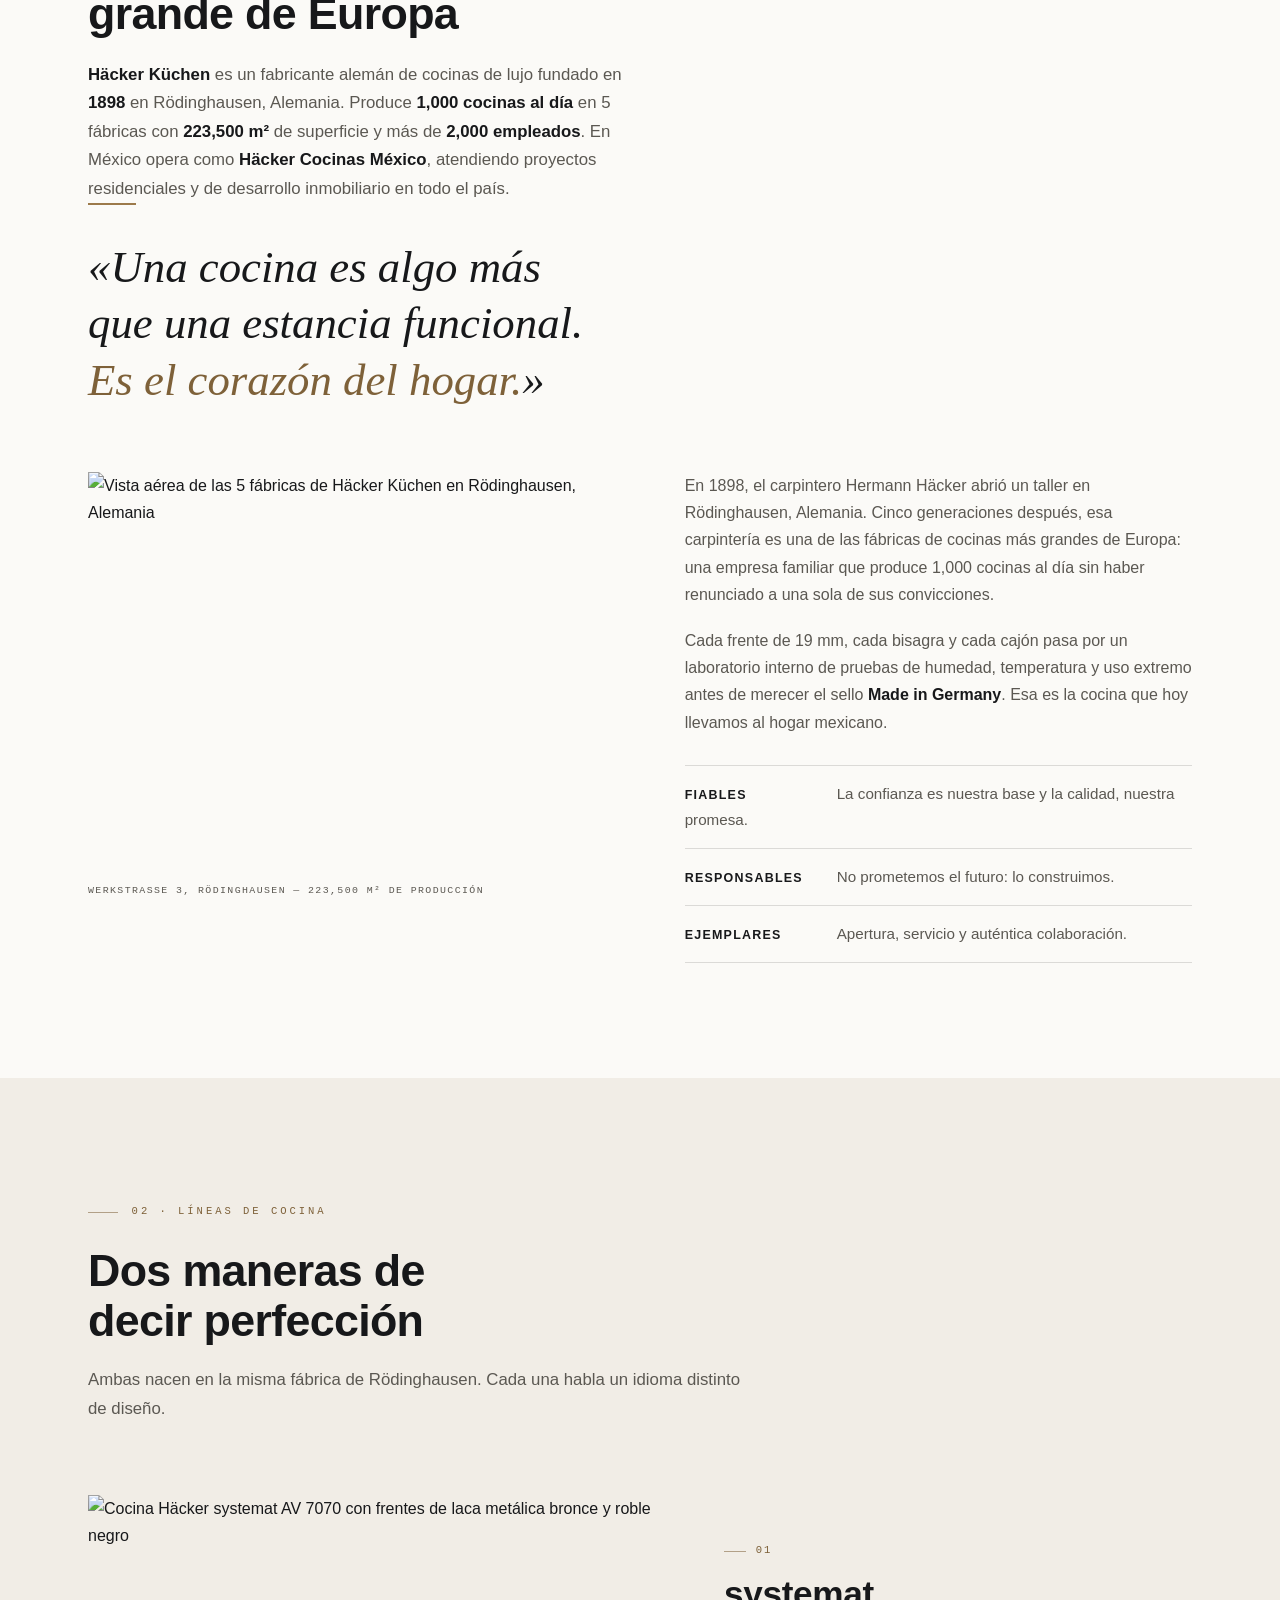
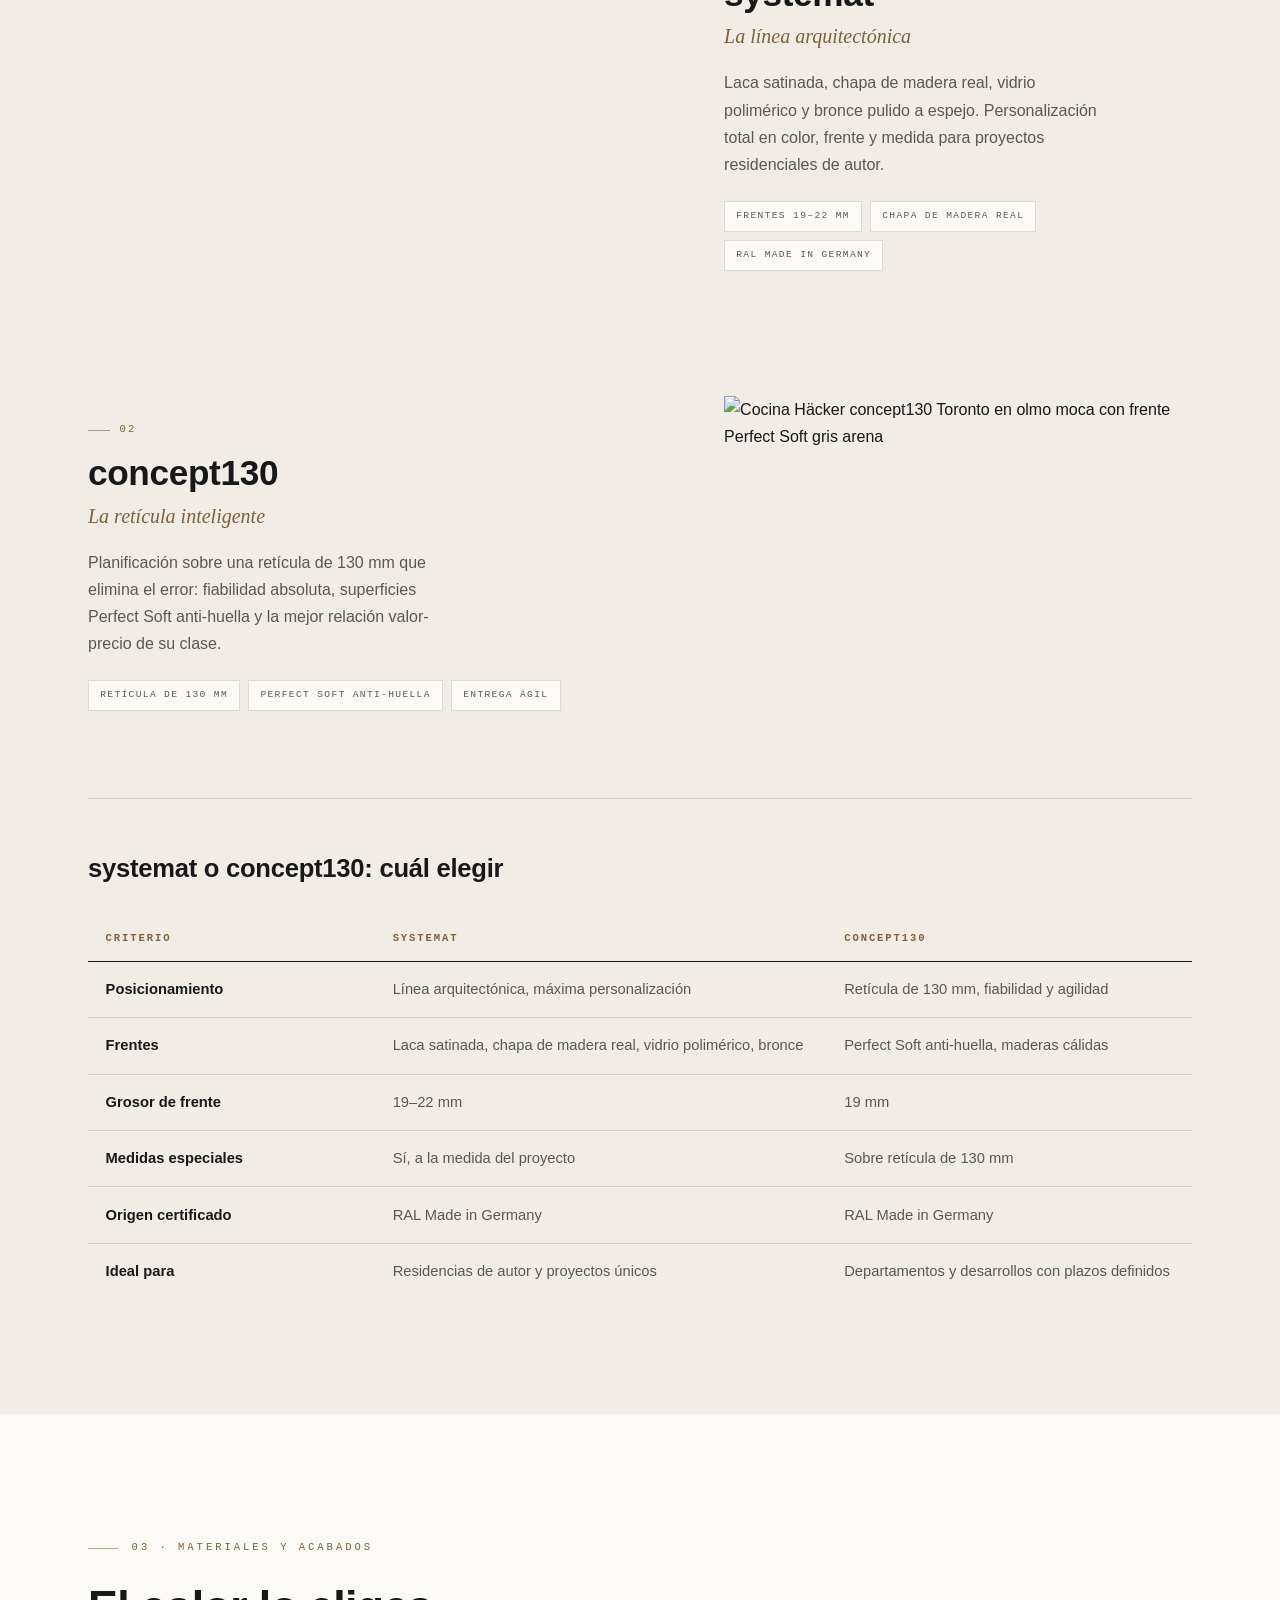
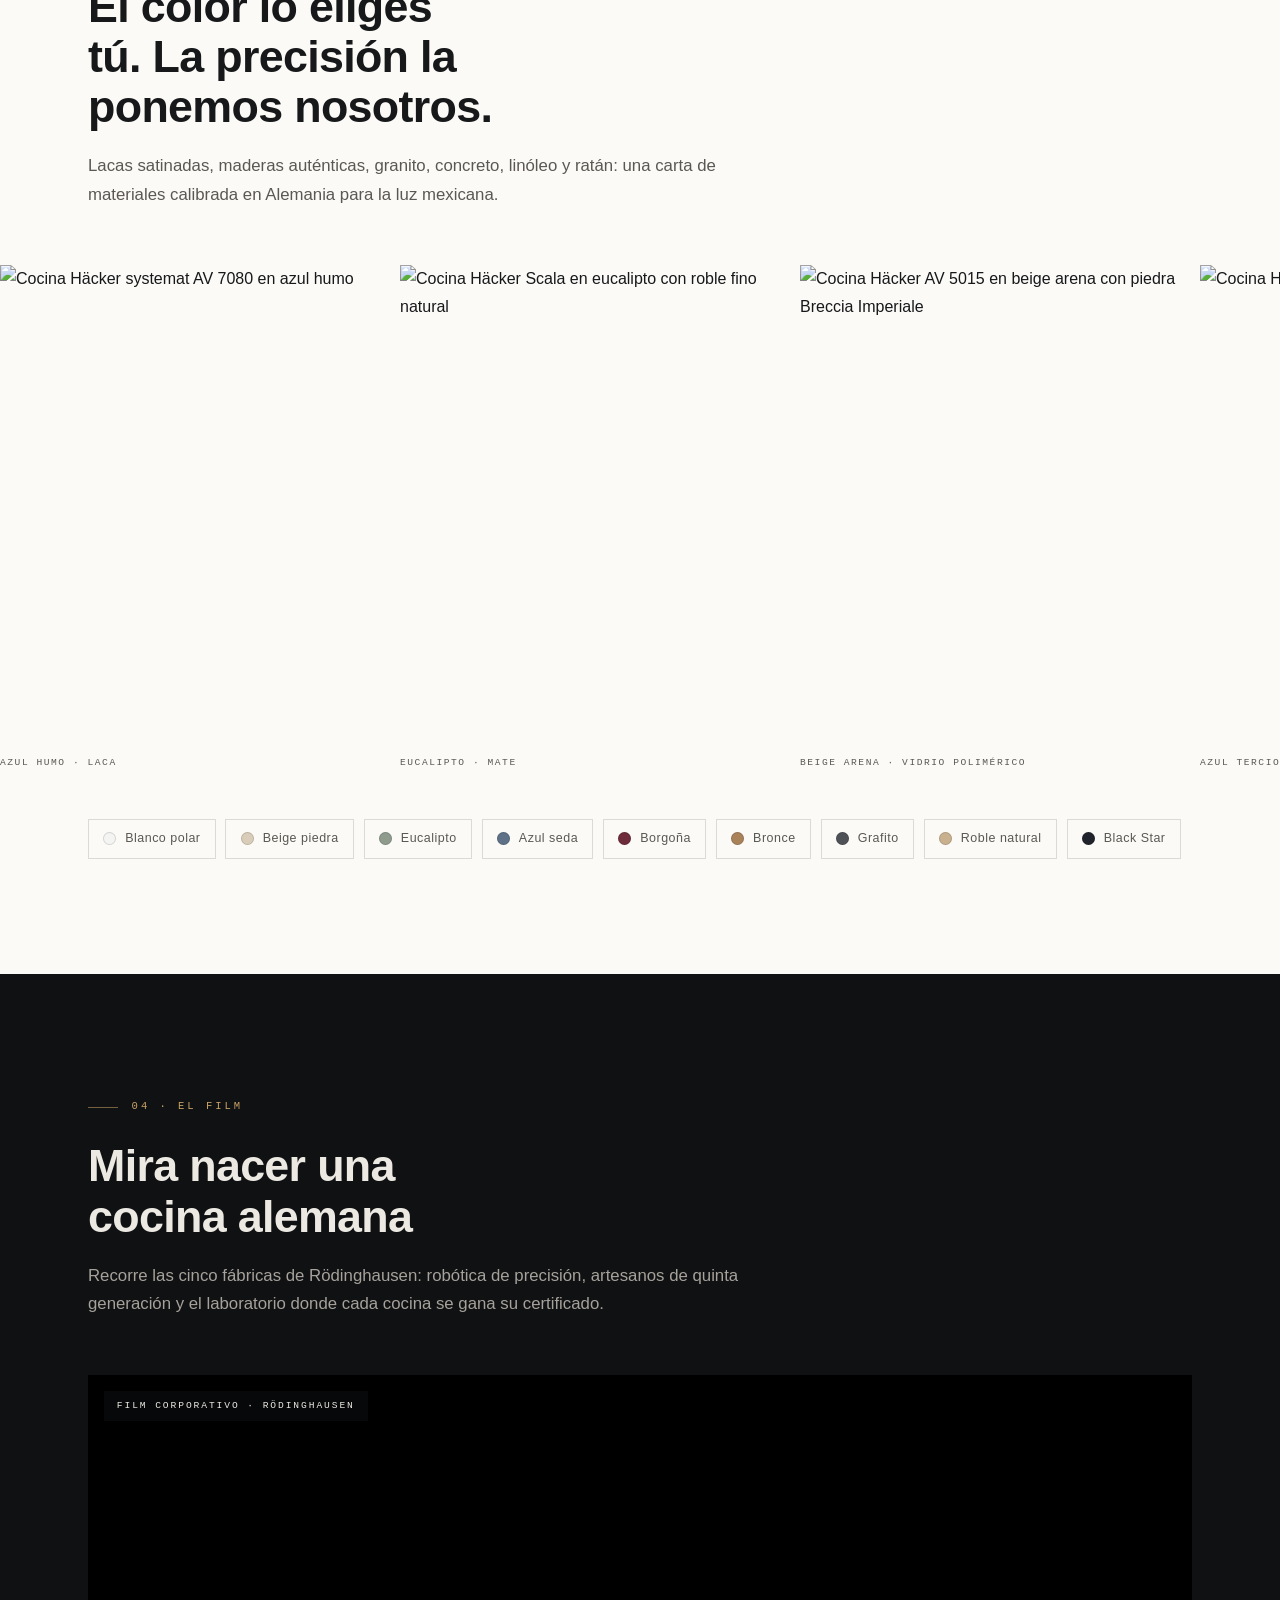
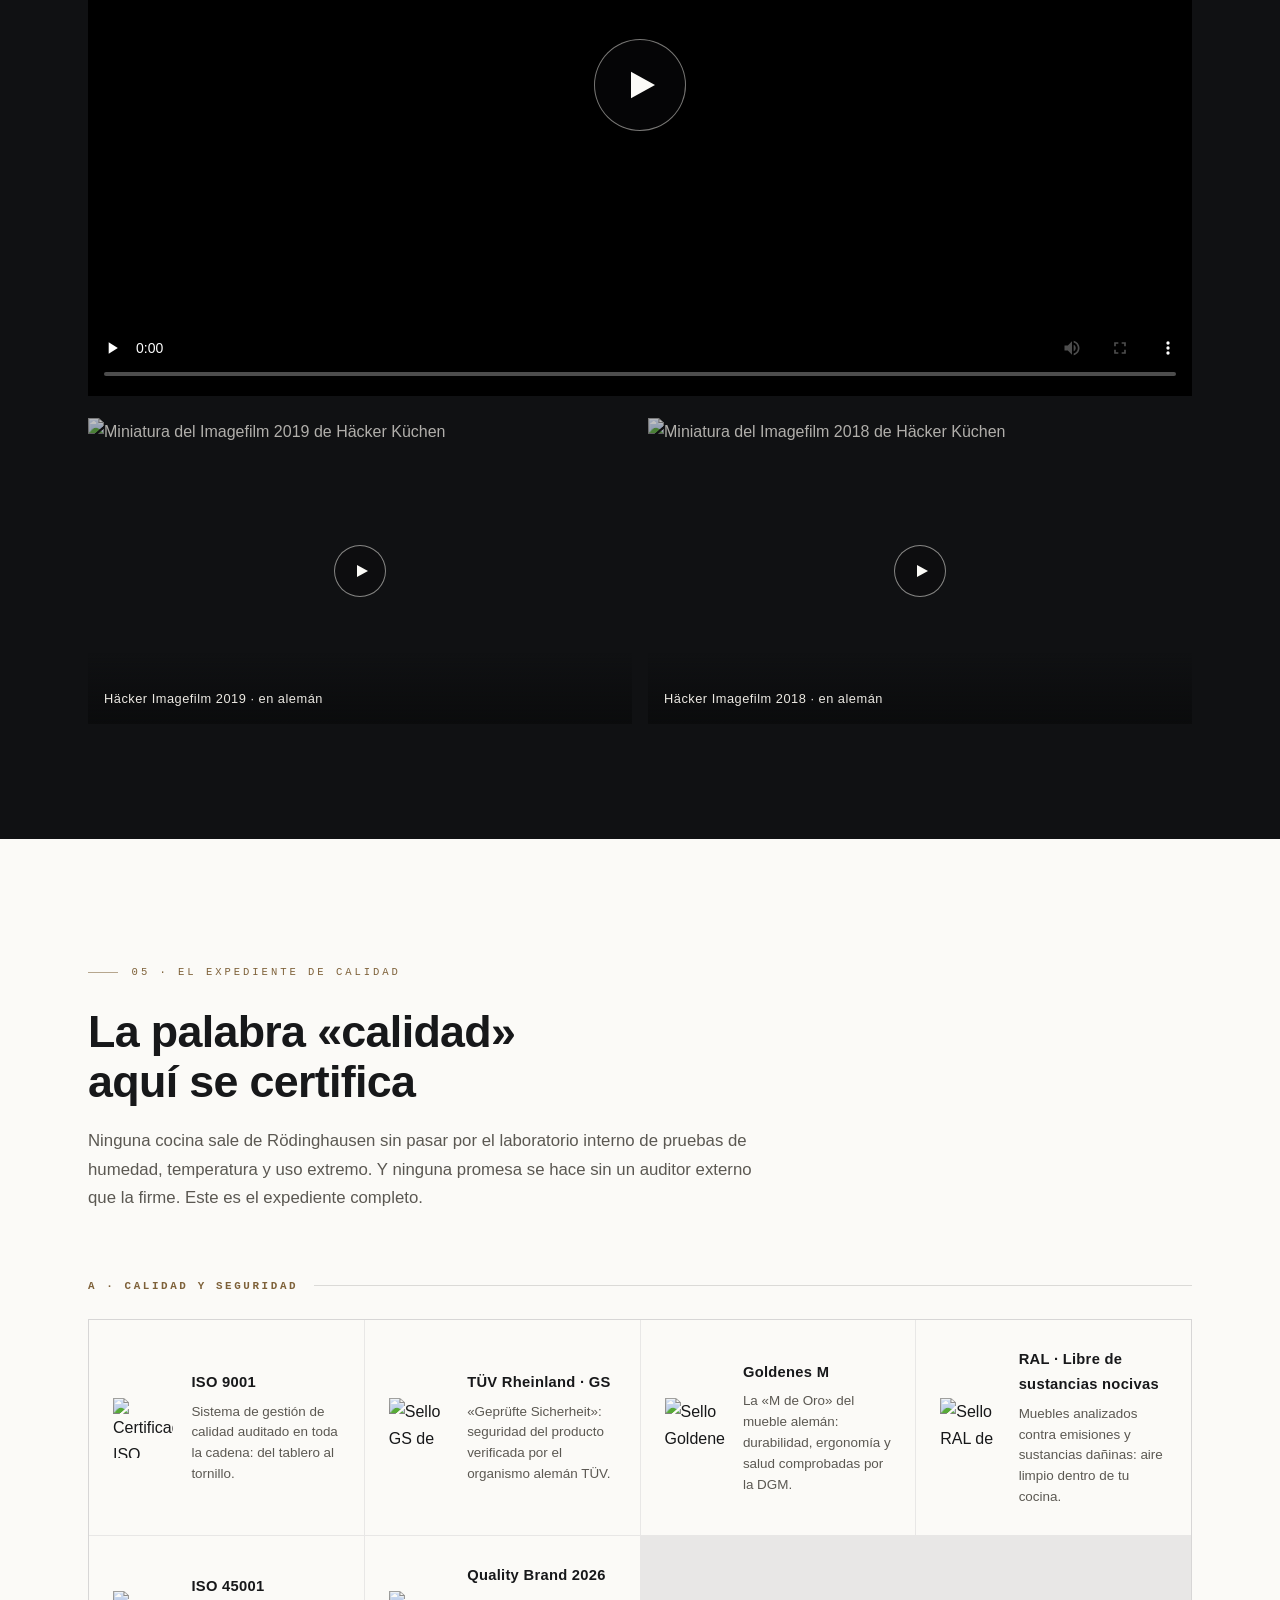
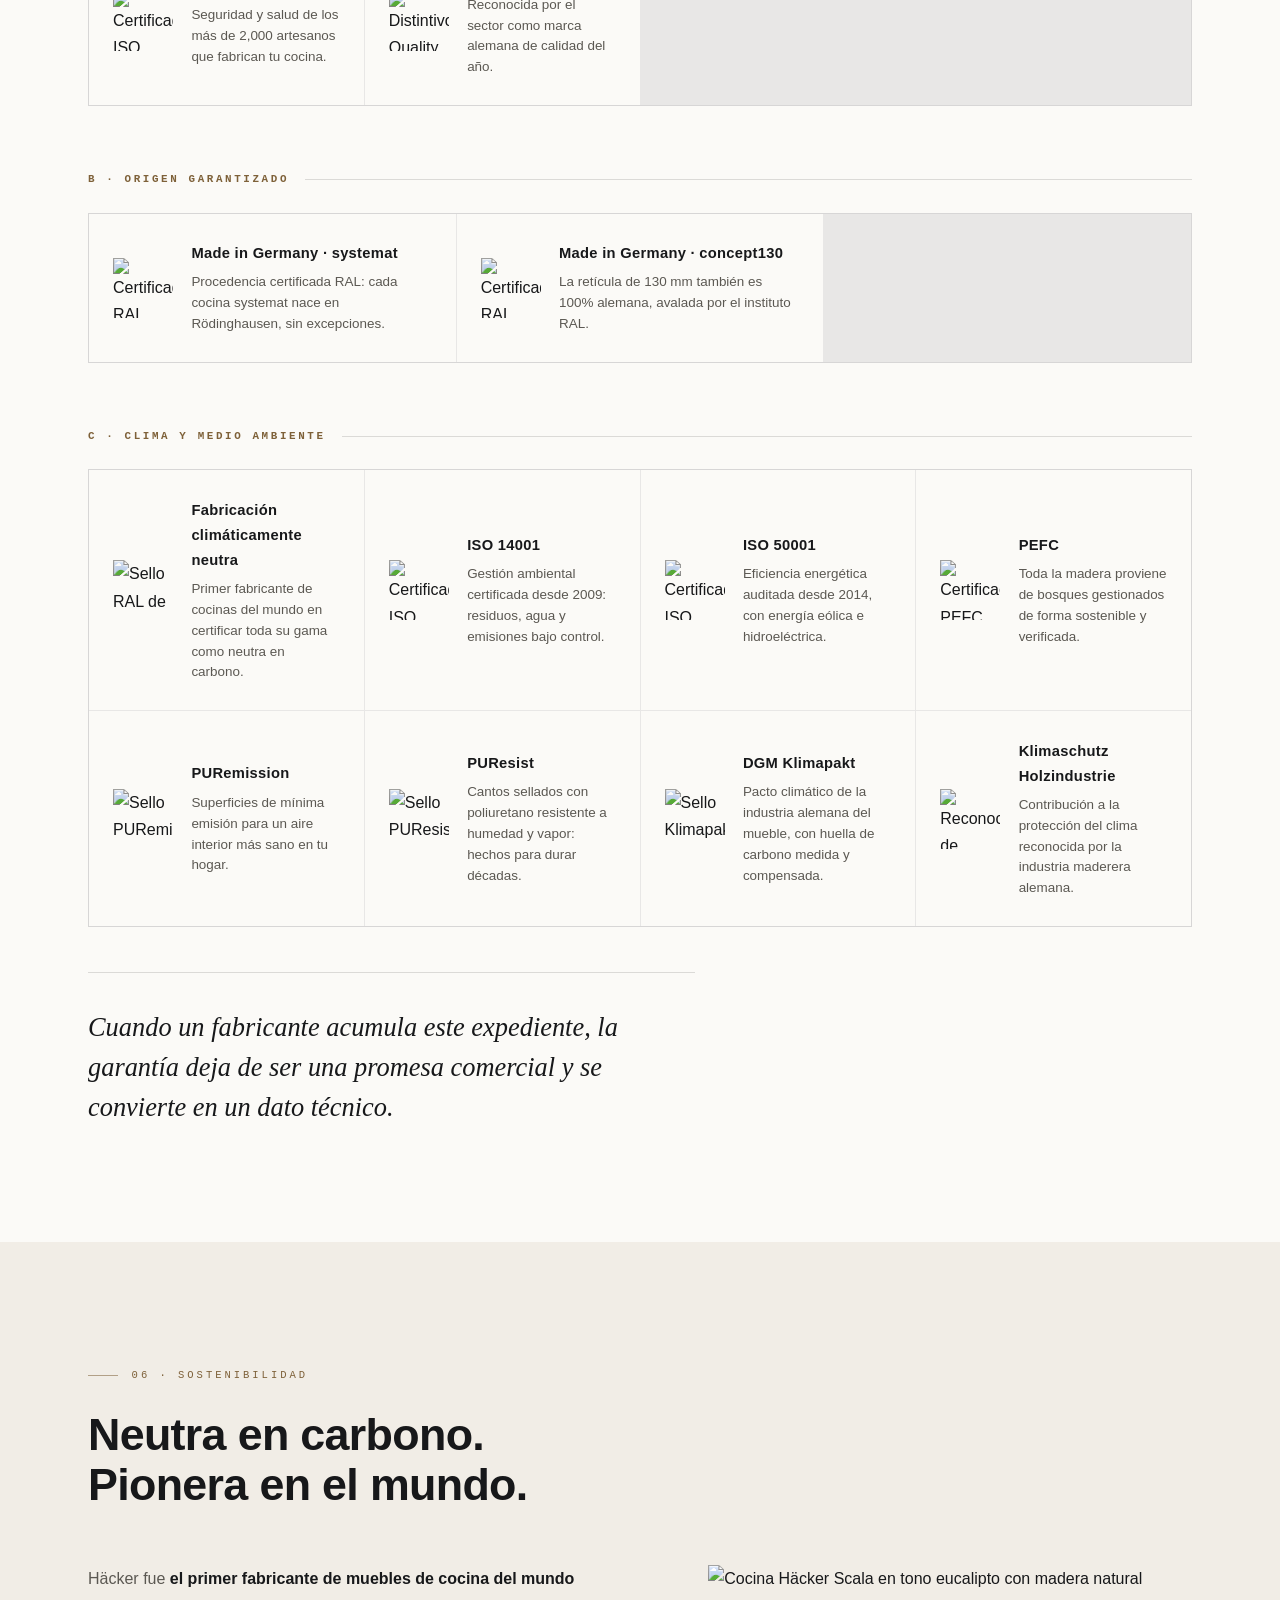
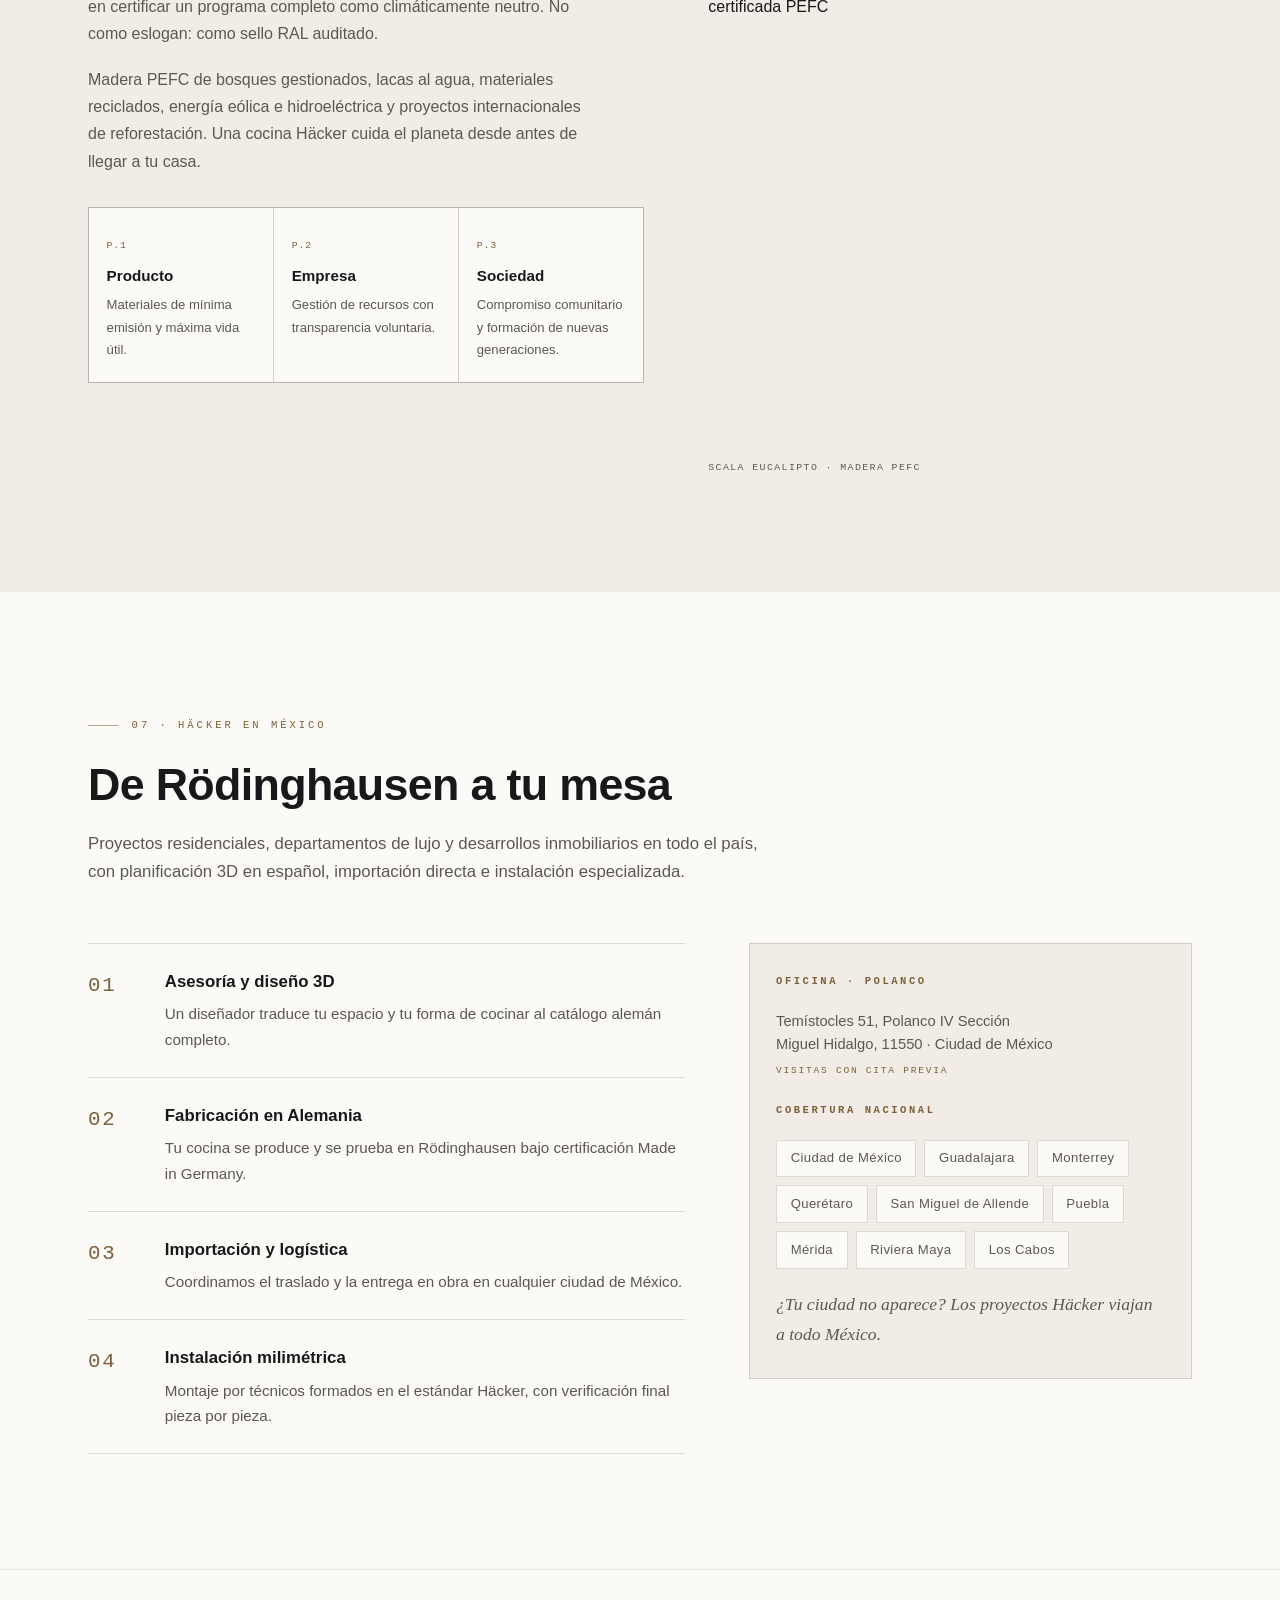
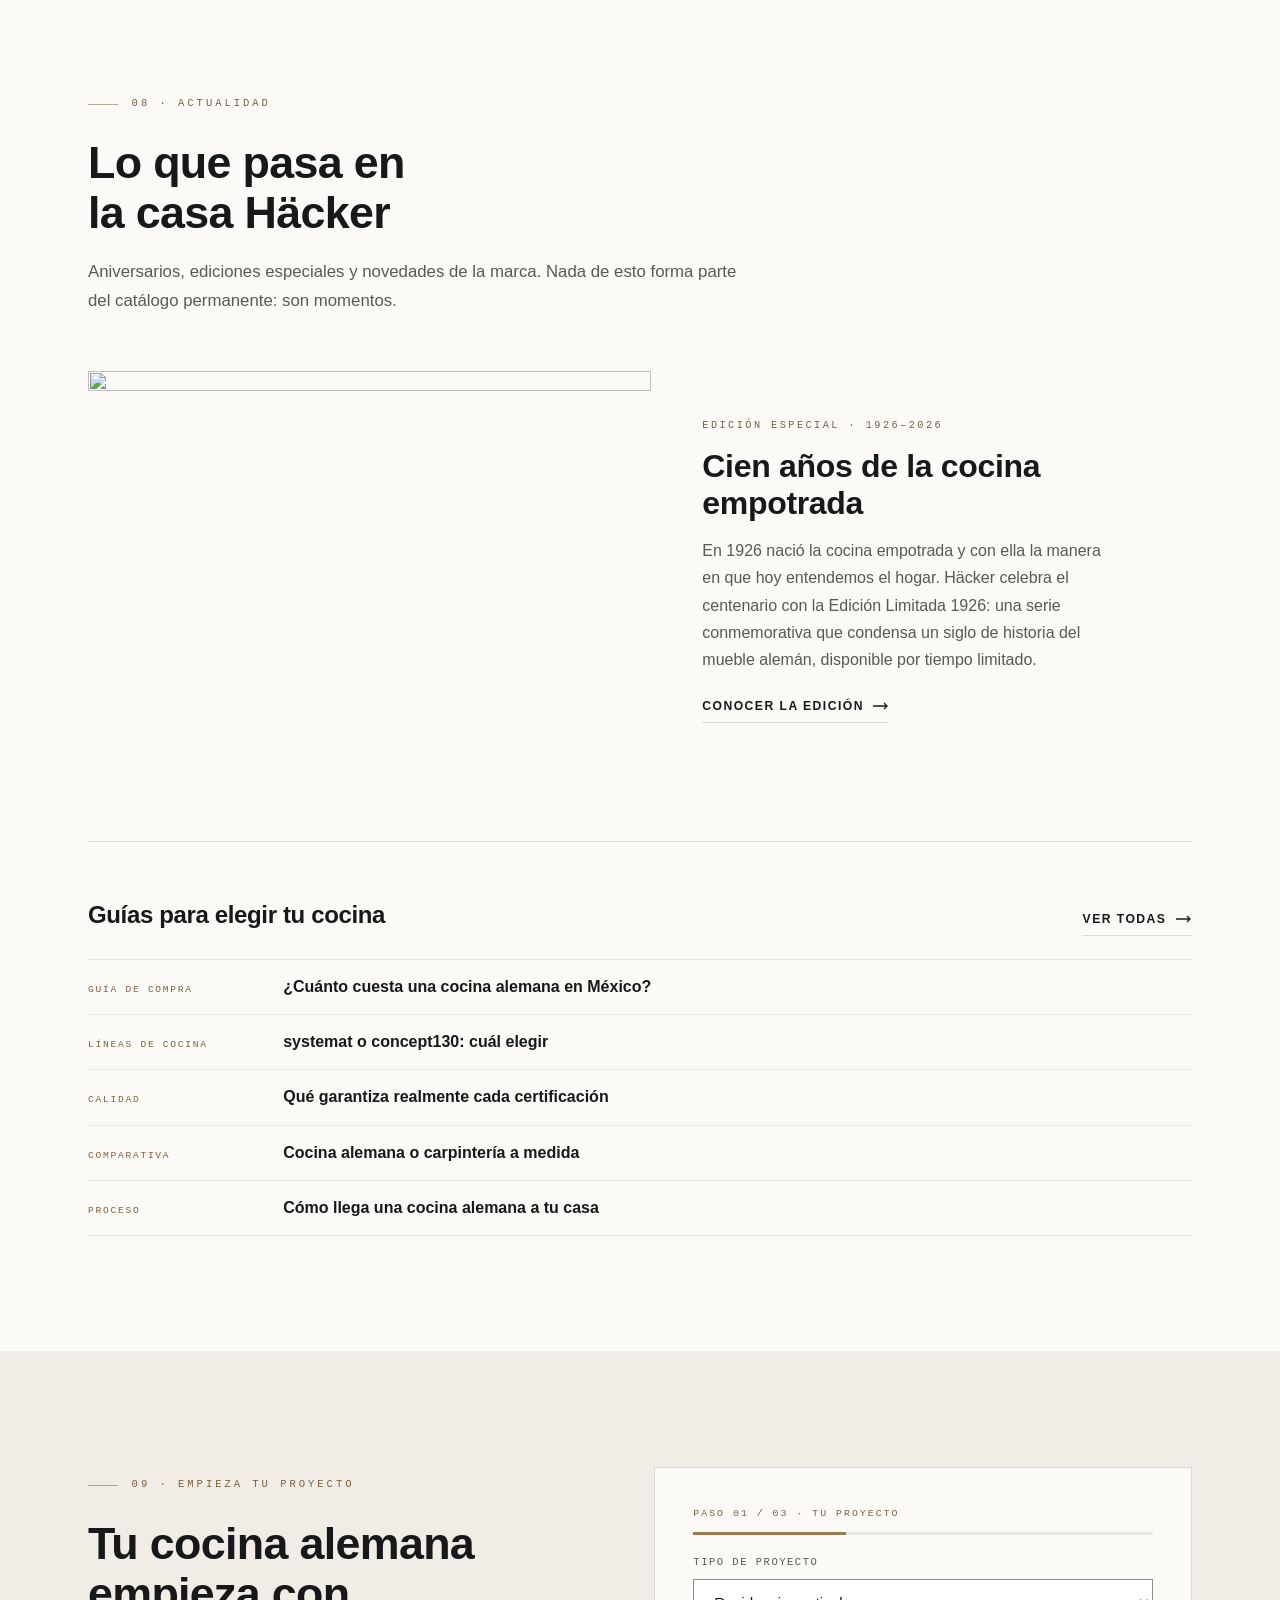
==== commit ae3998cd: "Load website measurement by default without a popup" ====
--- a/index.html
+++ b/index.html
@@ -1,13 +1,6 @@
 <!DOCTYPE html>
 <html lang="es-MX">
 <head>
-  <!-- Google Tag Manager -->
-  <script>(function(w,d,s,l,i){w[l]=w[l]||[];w[l].push({'gtm.start':
-  new Date().getTime(),event:'gtm.js'});var f=d.getElementsByTagName(s)[0],
-  j=d.createElement(s),dl=l!='dataLayer'?'&l='+l:'';j.async=true;j.src=
-  'https://www.googletagmanager.com/gtm.js?id='+i+dl;f.parentNode.insertBefore(j,f);
-  })(window,document,'script','dataLayer','GTM-P6LWNMBX');</script>
-  <!-- End Google Tag Manager -->
   <meta charset="UTF-8">
   <meta name="viewport" content="width=device-width, initial-scale=1.0, viewport-fit=cover">
 
@@ -365,16 +358,11 @@
     ]
   }
   </script>
-  <link rel="stylesheet" href="css/meta-pixel.css">
-  <script defer src="js/meta-pixel.js"></script>
+  <link rel="stylesheet" href="css/meta-pixel.css?v=2">
+  <script defer src="js/meta-pixel.js?v=2"></script>
 </head>
 
 <body>
-  <!-- Google Tag Manager (noscript) -->
-  <noscript><iframe src="https://www.googletagmanager.com/ns.html?id=GTM-P6LWNMBX"
-  height="0" width="0" style="display:none;visibility:hidden"></iframe></noscript>
-  <!-- End Google Tag Manager (noscript) -->
-
   <a class="skip-link" href="#contenido">Saltar al contenido</a>
 
   <!-- ============ NAVEGACIÓN ============ -->
--- a/css/styles.css
+++ b/css/styles.css
@@ -0,0 +1,2428 @@
+/* ==========================================================================
+   HÄCKER COCINAS MÉXICO — Sistema de diseño v2 «Showroom»
+   Base blanca y aérea como la marca. El video, el film y el footer son
+   los únicos momentos oscuros. Un solo acento: bronce systemat.
+   Tipos: Archivo (titulares/texto) · Cormorant Garamond (una voz editorial)
+          · IBM Plex Mono (datos técnicos)
+   ========================================================================== */
+
+:root {
+  --paper: #FBFAF7;
+  --porcelain: #F1EDE6;
+  --carbon: #101113;
+  --carbon-soft: #17181B;
+  --ink: #17181A;
+  --ink-soft: #5B5852;
+  --bronze: #9C7A4B;
+  --bronze-deep: #7E6139;
+  --text-light: #ECE9E3;
+  --text-light-dim: #A6A29B;
+  --line: rgba(23, 24, 26, 0.14);
+  --line-soft: rgba(23, 24, 26, 0.08);
+  --line-dark: rgba(236, 233, 227, 0.16);
+
+  --font-display: "Archivo", "Helvetica Neue", Arial, sans-serif;
+  --font-serif: "Cormorant Garamond", Georgia, serif;
+  --font-mono: "IBM Plex Mono", "Courier New", monospace;
+
+  --wrap: 1200px;
+  --gutter: clamp(1.25rem, 4vw, 3rem);
+  --header-h: 72px;
+
+  --ease-out: cubic-bezier(0.19, 1, 0.22, 1);
+}
+
+/* ---------- Reset ---------- */
+*, *::before, *::after { box-sizing: border-box; margin: 0; padding: 0; }
+
+html {
+  scroll-behavior: smooth;
+  scroll-padding-top: calc(var(--header-h) + 16px);
+  -webkit-text-size-adjust: 100%;
+}
+
+body {
+  background: var(--paper);
+  color: var(--ink);
+  font-family: var(--font-display);
+  font-weight: 400;
+  font-size: 1rem;
+  line-height: 1.7;
+  overflow-x: hidden;
+}
+
+img, video { max-width: 100%; display: block; height: auto; }
+a { color: inherit; text-decoration: none; }
+button { font: inherit; color: inherit; background: none; border: none; cursor: pointer; }
+ul { list-style: none; }
+
+/* Anillo de doble capa: el halo claro garantiza visibilidad sobre
+   fotogramas de video y fotos de tono medio (WCAG 1.4.11 / 2.4.7) */
+:focus-visible {
+  outline: 2px solid var(--bronze-deep);
+  outline-offset: 3px;
+  box-shadow: 0 0 0 5px rgba(251, 250, 247, 0.95);
+}
+
+/* Sobre superficies oscuras el halo se invierte */
+.hero :focus-visible,
+.film :focus-visible,
+.site-footer :focus-visible {
+  outline-color: #C9A567;
+  box-shadow: 0 0 0 5px rgba(16, 17, 19, 0.9);
+}
+
+/* Utilidad para texto solo de lectores de pantalla */
+.sr-only {
+  position: absolute;
+  width: 1px;
+  height: 1px;
+  padding: 0;
+  margin: -1px;
+  overflow: hidden;
+  clip: rect(0 0 0 0);
+  clip-path: inset(50%);
+  white-space: nowrap;
+  border: 0;
+}
+
+/* Enlace de salto al contenido (WCAG 2.4.1) */
+.skip-link {
+  position: absolute;
+  left: -9999px;
+  top: 0;
+  z-index: 200;
+  background: var(--ink);
+  color: var(--paper);
+  padding: 0.9rem 1.4rem;
+  font-family: var(--font-mono);
+  font-size: 0.7rem;
+  letter-spacing: 0.14em;
+  text-transform: uppercase;
+}
+
+.skip-link:focus { left: 0; }
+
+::selection { background: var(--ink); color: var(--paper); }
+
+.mono {
+  font-family: var(--font-mono);
+  letter-spacing: 0.08em;
+}
+
+/* ---------- Header ---------- */
+.site-header {
+  position: fixed;
+  top: 0;
+  left: 0;
+  right: 0;
+  z-index: 100;
+  background: rgba(251, 250, 247, 0.92);
+  backdrop-filter: blur(12px);
+  -webkit-backdrop-filter: blur(12px);
+  border-bottom: 1px solid var(--line-soft);
+  transition: box-shadow 0.35s ease;
+}
+
+.site-header.is-scrolled {
+  box-shadow: 0 1px 0 var(--line), 0 8px 24px rgba(23, 24, 26, 0.05);
+}
+
+.site-header__inner {
+  max-width: calc(var(--wrap) + 6rem);
+  margin: 0 auto;
+  padding: 0 var(--gutter);
+  height: var(--header-h);
+  display: flex;
+  align-items: center;
+  gap: 2rem;
+}
+
+.brand {
+  display: flex;
+  align-items: center;
+  gap: 0.9rem;
+  flex: 0 0 auto;
+  padding-right: 1.35rem;
+}
+
+.brand__logo {
+  width: auto;
+  height: 38px;
+  /* El logo es negro sobre blanco: multiply funde el fondo con el header claro */
+  mix-blend-mode: multiply;
+}
+
+.brand__region {
+  font-size: 0.62rem;
+  letter-spacing: 0.3em;
+  color: var(--bronze-deep);
+  border-left: 1px solid var(--line);
+  padding-left: 0.8rem;
+  white-space: nowrap;
+  flex: 0 0 auto;
+}
+
+.site-nav {
+  display: flex;
+  gap: 1.8rem;
+  margin-left: auto;
+}
+
+.site-nav a {
+  font-size: 0.8rem;
+  font-weight: 500;
+  letter-spacing: 0.12em;
+  text-transform: uppercase;
+  color: var(--ink-soft);
+  transition: color 0.25s ease;
+  position: relative;
+  padding: 0.3rem 0;
+}
+
+.site-nav a::after {
+  content: "";
+  position: absolute;
+  left: 0;
+  bottom: 0;
+  width: 100%;
+  height: 1px;
+  background: var(--ink);
+  transform: scaleX(0);
+  transform-origin: right;
+  transition: transform 0.35s var(--ease-out);
+}
+
+.site-nav a:hover { color: var(--ink); }
+.site-nav a:hover::after { transform: scaleX(1); transform-origin: left; }
+
+.nav-toggle {
+  display: none;
+  width: 44px;
+  height: 44px;
+  flex-direction: column;
+  justify-content: center;
+  align-items: center;
+  gap: 7px;
+  margin-left: auto;
+}
+
+.nav-toggle span {
+  display: block;
+  width: 24px;
+  height: 2px;
+  background: var(--ink);
+  transition: transform 0.3s ease;
+}
+
+.nav-toggle[aria-expanded="true"] span:first-child { transform: translateY(4.5px) rotate(45deg); }
+.nav-toggle[aria-expanded="true"] span:last-child { transform: translateY(-4.5px) rotate(-45deg); }
+
+/* ---------- Botones ---------- */
+.btn {
+  display: inline-flex;
+  align-items: center;
+  justify-content: center;
+  gap: 0.6rem;
+  padding: 0.98rem 2rem;
+  font-size: 0.78rem;
+  font-weight: 700;
+  letter-spacing: 0.15em;
+  text-transform: uppercase;
+  border: 1px solid transparent;
+  transition: background 0.35s ease, color 0.35s ease, border-color 0.35s ease, transform 0.4s var(--ease-out);
+  white-space: nowrap;
+}
+
+.btn--ink { background: var(--ink); color: var(--paper); }
+.btn--ink:hover { background: var(--bronze-deep); transform: translateY(-2px); }
+
+.btn--light { background: var(--paper); color: var(--ink); }
+.btn--light:hover { background: #fff; transform: translateY(-2px); }
+
+.btn--outline-ink { border-color: var(--line); color: var(--ink); }
+.btn--outline-ink:hover { border-color: var(--ink); background: var(--porcelain); transform: translateY(-2px); }
+
+.btn--outline-light { border-color: rgba(251, 250, 247, 0.5); color: var(--paper); }
+.btn--outline-light:hover { border-color: var(--paper); background: rgba(251, 250, 247, 0.12); transform: translateY(-2px); }
+
+.btn svg { transition: transform 0.4s var(--ease-out); }
+.btn:hover svg { transform: translateX(3px); }
+
+.btn--lg { padding: 1.1rem 2.4rem; }
+
+.site-header__cta { padding: 0.65rem 1.3rem; font-size: 0.66rem; }
+
+/* ---------- Hero · proceso Häcker ---------- */
+.hero {
+  --hero-progress: 0;
+  position: relative;
+  margin-top: var(--page-header-offset, var(--header-h));
+  isolation: isolate;
+  background: #0c0d0e;
+}
+
+.hero__track { height: 470vh; }
+
+.hero__pin {
+  position: sticky;
+  top: var(--header-h);
+  height: calc(100svh - var(--header-h));
+  min-height: 620px;
+  overflow: hidden;
+  background: #0c0d0e;
+  color: var(--paper);
+}
+
+.hero__media {
+  position: absolute;
+  inset: 0;
+  z-index: 0;
+  overflow: hidden;
+  background: #0c0d0e;
+}
+
+.hero__scene {
+  position: absolute;
+  inset: 0;
+  opacity: 0;
+  will-change: opacity, transform, clip-path;
+  transform: scale(1.018);
+  transform-origin: center center;
+}
+
+.hero__scene:first-child { opacity: 1; }
+
+.hero__scene img {
+  width: 100%;
+  height: 100%;
+  object-fit: cover;
+  object-position: center center;
+}
+
+.hero__scrim {
+  position: absolute;
+  inset: 0;
+  z-index: 1;
+  pointer-events: none;
+  background:
+    linear-gradient(90deg, rgba(7, 8, 9, calc(0.79 - var(--hero-final, 0) * 0.10)) 0%, rgba(7, 8, 9, calc(0.46 - var(--hero-final, 0) * 0.08)) 24%, rgba(7, 8, 9, 0.08) 52%, rgba(7, 8, 9, 0.10) 100%),
+    linear-gradient(0deg, rgba(7, 8, 9, calc(0.42 - var(--hero-final, 0) * 0.06)) 0%, rgba(7, 8, 9, 0.04) 43%, rgba(7, 8, 9, 0.08) 100%);
+}
+
+.hero__story {
+  position: absolute;
+  z-index: 3;
+  left: 175px; /* 25px del rail + 150px de separación */
+  bottom: 140px;
+  width: min(43rem, calc(100vw - 18rem));
+  min-height: 15rem;
+  pointer-events: none;
+}
+
+.hero__copy {
+  position: absolute;
+  left: 0;
+  bottom: 0;
+  width: 100%;
+  opacity: 0;
+  transform: translateY(22px);
+  visibility: hidden;
+  transition: opacity 0.5s var(--ease-out), transform 0.6s var(--ease-out), visibility 0.5s;
+}
+
+.hero__copy.is-active {
+  opacity: 1;
+  transform: none;
+  visibility: visible;
+  pointer-events: auto;
+}
+
+.hero__eyebrow {
+  display: flex;
+  align-items: center;
+  gap: 0.8rem;
+  margin-bottom: 1.25rem;
+  font-size: 0.66rem;
+  letter-spacing: 0.24em;
+  color: rgba(251, 250, 247, 0.9);
+}
+
+.hero__eyebrow::before {
+  content: "";
+  width: 30px;
+  height: 1px;
+  background: rgba(251, 250, 247, 0.62);
+}
+
+.hero__title {
+  max-width: 12.5ch;
+  color: #fff;
+  font-family: var(--font-serif);
+  font-size: clamp(3.1rem, 5.3vw, 5.6rem);
+  line-height: 0.94;
+  font-weight: 500;
+  letter-spacing: -0.035em;
+  text-wrap: balance;
+}
+
+.hero__title em {
+  display: block;
+  margin-top: 0.08em;
+  color: #fff;
+  font-style: italic;
+  font-weight: 500;
+  letter-spacing: -0.018em;
+}
+
+.hero__actions {
+  margin-top: 2rem;
+  display: flex;
+  gap: 0.9rem;
+  pointer-events: auto;
+}
+
+/* Rail editorial de las cuatro etapas */
+.hero__steps {
+  position: absolute;
+  z-index: 4;
+  left: 25px;
+  top: 50%;
+  transform: translateY(-50%);
+  width: 5.1rem;
+  display: flex;
+  flex-direction: column;
+  gap: 0;
+  list-style: none;
+}
+
+.hero__steps li {
+  position: relative;
+  min-height: 5.2rem;
+  padding: 0 0 1.1rem 1.05rem;
+  border-left: 1px solid rgba(251, 250, 247, 0.22);
+  color: rgba(251, 250, 247, 0.38);
+  transition: color 0.35s ease, border-color 0.35s ease;
+}
+
+.hero__steps li:last-child { min-height: 2.9rem; }
+
+.hero__steps li::before {
+  content: "";
+  position: absolute;
+  left: -4px;
+  top: 0.55rem;
+  width: 7px;
+  height: 7px;
+  border-radius: 50%;
+  border: 1px solid currentColor;
+  background: transparent;
+  transition: background 0.35s ease, transform 0.35s var(--ease-out), color 0.35s ease;
+}
+
+.hero__steps li span,
+.hero__steps li small { display: block; }
+
+.hero__steps li span {
+  font-size: 1.25rem;
+  line-height: 1.1;
+  letter-spacing: 0.04em;
+}
+
+.hero__steps li small {
+  margin-top: 0.3rem;
+  font-size: 0.52rem;
+  letter-spacing: 0.18em;
+  line-height: 1.2;
+}
+
+.hero__steps li.is-done { color: rgba(251, 250, 247, 0.7); }
+.hero__steps li.is-active {
+  color: #fff;
+  border-left-color: rgba(251, 250, 247, 0.5);
+}
+.hero__steps li.is-active::before {
+  background: #fff;
+  transform: scale(1.15);
+}
+
+.hero__progress {
+  position: absolute;
+  z-index: 4;
+  left: max(var(--gutter), calc((100vw - var(--wrap)) / 2));
+  bottom: 1.35rem;
+  font-size: 0.58rem;
+  letter-spacing: 0.18em;
+  color: rgba(251, 250, 247, 0.72);
+}
+
+.hero__progress-sep { margin: 0 0.35rem; opacity: 0.5; }
+
+.hero__cue {
+  position: absolute;
+  z-index: 4;
+  right: max(var(--gutter), calc((100vw - var(--wrap)) / 2));
+  bottom: 1.35rem;
+  display: flex;
+  align-items: center;
+  gap: 0.8rem;
+  font-size: 0.56rem;
+  letter-spacing: 0.22em;
+  color: rgba(251, 250, 247, 0.72);
+  transition: opacity 0.45s ease;
+}
+
+.hero__cue.is-hidden { opacity: 0; }
+
+.hero__cueline {
+  position: relative;
+  width: 42px;
+  height: 1px;
+  overflow: hidden;
+  background: rgba(251, 250, 247, 0.28);
+}
+
+.hero__cueline::after {
+  content: "";
+  position: absolute;
+  inset: 0;
+  background: #fff;
+  transform: translateX(-100%);
+  animation: heroCueLine 1.8s var(--ease-out) infinite;
+}
+
+@keyframes heroCueLine {
+  0% { transform: translateX(-100%); }
+  65%, 100% { transform: translateX(100%); }
+}
+
+/* Móvil: assets portrait y recorrido más corto */
+@media (max-width: 900px) {
+  .hero__track { height: 360svh; }
+
+  .hero__pin {
+    min-height: 0;
+    height: calc(100svh - var(--header-h));
+  }
+
+  .hero__scene img {
+    object-position: center center;
+  }
+
+  .hero__scrim {
+    background:
+      linear-gradient(0deg, rgba(7, 8, 9, 0.78) 0%, rgba(7, 8, 9, 0.42) 30%, rgba(7, 8, 9, 0.04) 62%, rgba(7, 8, 9, 0.14) 100%);
+  }
+
+  .hero__story {
+    left: var(--gutter);
+    right: var(--gutter);
+    bottom: clamp(4.5rem, 9vh, 6.2rem);
+    width: auto;
+    min-height: 12rem;
+  }
+
+  .hero__title {
+    max-width: 10.5ch;
+    font-size: clamp(2.15rem, 9.2vw, 3.25rem);
+    line-height: 0.94;
+  }
+
+  .hero__eyebrow {
+    margin-bottom: 0.9rem;
+    font-size: 0.58rem;
+  }
+
+  .hero__steps {
+    left: 25px;
+    right: 25px;
+    top: 1.15rem;
+    width: auto;
+    transform: none;
+    flex-direction: row;
+    justify-content: space-between;
+    gap: 0.55rem;
+  }
+
+  .hero__steps li,
+  .hero__steps li:last-child {
+    flex: 1;
+    min-height: 0;
+    padding: 0.72rem 0 0 0;
+    border-left: 0;
+    border-top: 1px solid rgba(251, 250, 247, 0.22);
+  }
+
+  .hero__steps li::before {
+    left: 0;
+    top: -4px;
+  }
+
+  .hero__steps li span { font-size: 0.86rem; }
+  .hero__steps li small { font-size: 0.42rem; letter-spacing: 0.12em; }
+
+  .hero__cue {
+    right: var(--gutter);
+    bottom: 1.2rem;
+    font-size: 0;
+  }
+
+  .hero__cue::before {
+    content: "DESLIZA";
+    font-size: 0.5rem;
+    letter-spacing: 0.2em;
+  }
+
+  .hero__cueline { width: 28px; }
+  .hero__actions { margin-top: 1.35rem; }
+}
+
+@media (max-width: 560px) {
+  .hero__steps li small { display: none; }
+  .hero__story { bottom: 3.15rem; }
+  .hero__title { font-size: clamp(1.95rem, 9vw, 2.9rem); }
+  .hero__actions .btn { width: auto; }
+}
+
+/* Movimiento reducido: una sola escena final, sin recorrido artificial */
+.hero--reduced .hero__track { height: auto; }
+.hero--reduced .hero__pin {
+  position: relative;
+  top: auto;
+  min-height: calc(100svh - var(--header-h));
+}
+.hero--reduced .hero__scene { opacity: 0 !important; transform: none !important; }
+.hero--reduced .hero__scene:last-child { opacity: 1 !important; }
+.hero--reduced .hero__cue { display: none; }
+.hero--reduced .hero__cueline::after { animation: none; }
+
+/* ---------- Cifras ---------- */
+.stats {
+  border-bottom: 1px solid var(--line-soft);
+  background: var(--paper);
+}
+
+.stats__grid {
+  display: grid;
+  grid-template-columns: repeat(4, 1fr);
+}
+
+.stat {
+  padding: clamp(2rem, 4vw, 3rem) clamp(1.25rem, 2vw, 1.8rem);
+  border-left: 1px solid var(--line-soft);
+  display: grid;
+  gap: 0.6rem;
+  position: relative;
+}
+
+.stat::before {
+  content: "";
+  position: absolute;
+  top: -1px;
+  left: 0;
+  width: 34px;
+  height: 2px;
+  background: var(--bronze);
+  transform: scaleX(0);
+  transform-origin: left;
+  transition: transform 0.7s var(--ease-out);
+}
+
+.stat.is-visible::before { transform: scaleX(1); }
+.stat:nth-child(2) { transition-delay: 0.07s; }
+.stat:nth-child(3) { transition-delay: 0.14s; }
+.stat:nth-child(4) { transition-delay: 0.21s; }
+.stat:nth-child(2)::before { transition-delay: 0.2s; }
+.stat:nth-child(3)::before { transition-delay: 0.3s; }
+.stat:nth-child(4)::before { transition-delay: 0.4s; }
+
+.stat:first-child { border-left: none; }
+
+.stat__num {
+  font-size: clamp(1.6rem, 2.7vw, 2.25rem);
+  font-weight: 400;
+  color: var(--ink);
+  letter-spacing: -0.01em;
+  line-height: 1;
+  font-variant-numeric: tabular-nums;
+  white-space: nowrap;
+}
+
+
+
+.stat__label {
+  font-size: 0.72rem;
+  letter-spacing: 0.05em;
+  color: var(--ink-soft);
+  max-width: 24ch;
+}
+
+/* ---------- Estructura de secciones ---------- */
+.section { padding: clamp(4.5rem, 9vw, 7.5rem) 0; }
+
+.wrap {
+  max-width: var(--wrap);
+  margin: 0 auto;
+  padding: 0 var(--gutter);
+}
+
+.wrap--narrow { max-width: 840px; }
+
+.eyebrow {
+  display: inline-flex;
+  align-items: center;
+  gap: 0.85rem;
+  font-size: 0.66rem;
+  letter-spacing: 0.28em;
+  color: var(--bronze-deep);
+  margin-bottom: 1.5rem;
+}
+
+.eyebrow::before {
+  content: "";
+  width: 30px;
+  height: 1px;
+  background: currentColor;
+  opacity: 0.55;
+}
+
+.section__title {
+  font-weight: 800;
+  font-size: clamp(1.8rem, 3.6vw, 2.8rem);
+  line-height: 1.12;
+  letter-spacing: -0.015em;
+  max-width: 24ch;
+  text-wrap: balance;
+}
+
+.section__lead {
+  margin-top: 1.3rem;
+  max-width: 42rem;
+  color: var(--ink-soft);
+  font-size: 1.05rem;
+}
+
+.section--porcelain { background: var(--porcelain); }
+
+/* Secciones oscuras (film) */
+.film {
+  background: var(--carbon);
+  color: var(--text-light);
+}
+
+.film .section__lead { color: var(--text-light-dim); }
+.film .eyebrow { color: #C7A265; }
+.film ::selection { background: var(--paper); color: var(--carbon); }
+
+/* Revelado al hacer scroll */
+[data-reveal] {
+  opacity: 0;
+  transform: translateY(22px);
+  transition: opacity 0.8s var(--ease-out), transform 0.85s var(--ease-out);
+}
+
+[data-reveal].is-visible { opacity: 1; transform: none; }
+
+/* ---------- Manifiesto ---------- */
+.manifesto__definition {
+  margin-top: 1.4rem;
+  max-width: 60ch;
+  font-size: 1.05rem;
+  color: var(--ink-soft);
+}
+
+.manifesto__definition strong { color: var(--ink); font-weight: 700; }
+
+.manifesto__quote {
+  position: relative;
+  font-family: var(--font-serif);
+  font-style: italic;
+  font-weight: 500;
+  font-size: clamp(1.7rem, 3.5vw, 2.85rem);
+  line-height: 1.26;
+  max-width: 26ch;
+  margin-bottom: clamp(2.5rem, 6vw, 4rem);
+  padding-top: 2.2rem;
+  text-wrap: balance;
+}
+
+.manifesto__quote::before {
+  content: "";
+  position: absolute;
+  top: 0;
+  left: 0;
+  width: 48px;
+  height: 2px;
+  background: var(--bronze);
+}
+
+.manifesto__quote em { color: var(--bronze-deep); }
+
+.manifesto__grid {
+  display: grid;
+  grid-template-columns: 1.05fr 1fr;
+  gap: clamp(2rem, 5vw, 4.5rem);
+  align-items: start;
+}
+
+.manifesto__figure img {
+  aspect-ratio: 4 / 3;
+  object-fit: cover;
+}
+
+.manifesto__figure figcaption,
+.sustain__figure figcaption {
+  font-size: 0.62rem;
+  color: var(--ink-soft);
+  padding-top: 0.7rem;
+  letter-spacing: 0.14em;
+}
+
+.manifesto__text p { margin-bottom: 1.2rem; color: var(--ink-soft); }
+.manifesto__text strong { color: var(--ink); font-weight: 700; }
+
+.manifesto__values {
+  margin-top: 1.8rem;
+  border-top: 1px solid var(--line);
+}
+
+.manifesto__values li {
+  padding: 0.95rem 0;
+  border-bottom: 1px solid var(--line);
+  color: var(--ink-soft);
+  font-size: 0.95rem;
+}
+
+.manifesto__values strong {
+  display: inline-block;
+  color: var(--ink);
+  text-transform: uppercase;
+  letter-spacing: 0.1em;
+  font-size: 0.78rem;
+  min-width: 9.5rem;
+}
+
+/* ---------- Colecciones ---------- */
+.collection-list {
+  margin-top: clamp(2.8rem, 6vw, 4.5rem);
+  display: grid;
+  gap: clamp(3rem, 7vw, 5.5rem);
+}
+
+.collection {
+  display: grid;
+  grid-template-columns: 1.25fr 1fr;
+  gap: clamp(1.8rem, 4vw, 3.5rem);
+  align-items: center;
+}
+
+.collection--flip .collection__media { order: 2; }
+.collection--flip .collection__body { order: 1; }
+
+.collection__media {
+  display: block;
+  overflow: hidden;
+}
+
+.collection__media img {
+  aspect-ratio: 17 / 12;
+  object-fit: cover;
+  width: 100%;
+  transition: transform 1.3s var(--ease-out);
+}
+
+.collection__media:hover img { transform: scale(1.04); }
+
+.collection__index {
+  display: inline-flex;
+  align-items: center;
+  gap: 0.6rem;
+  font-size: 0.66rem;
+  letter-spacing: 0.2em;
+  color: var(--bronze-deep);
+  margin-bottom: 1rem;
+}
+
+.collection__index::before {
+  content: "";
+  width: 22px;
+  height: 1px;
+  background: currentColor;
+  opacity: 0.55;
+}
+
+.collection__name {
+  font-weight: 800;
+  font-size: clamp(1.6rem, 3vw, 2.2rem);
+  line-height: 1.05;
+  letter-spacing: -0.01em;
+}
+
+.collection__tag {
+  font-family: var(--font-serif);
+  font-style: italic;
+  font-size: 1.25rem;
+  color: var(--bronze-deep);
+  margin: 0.4rem 0 1rem;
+}
+
+.collection__desc { color: var(--ink-soft); max-width: 42ch; }
+
+.collection__specs {
+  margin-top: 1.4rem;
+  display: flex;
+  flex-wrap: wrap;
+  gap: 0.5rem;
+}
+
+.collection__specs li {
+  font-size: 0.6rem;
+  letter-spacing: 0.14em;
+  border: 1px solid var(--line);
+  padding: 0.4rem 0.7rem;
+  color: var(--ink-soft);
+  background: var(--paper);
+}
+
+/* ---------- Tabla comparativa ---------- */
+.compare {
+  margin-top: clamp(3rem, 6vw, 4.5rem);
+  padding-top: clamp(2rem, 4vw, 3rem);
+  border-top: 1px solid var(--line);
+}
+
+.compare__title {
+  font-weight: 800;
+  font-size: clamp(1.25rem, 2.2vw, 1.6rem);
+  letter-spacing: -0.01em;
+  margin-bottom: 1.5rem;
+}
+
+/* La tabla desborda dentro de su propio contenedor, nunca la página */
+.compare__scroll { overflow-x: auto; }
+
+.compare__table {
+  width: 100%;
+  min-width: 580px;
+  border-collapse: collapse;
+  font-size: 0.92rem;
+}
+
+.compare__table caption { text-align: left; }
+
+.compare__table th,
+.compare__table td {
+  text-align: left;
+  padding: 0.95rem 1.1rem;
+  border-bottom: 1px solid var(--line);
+  vertical-align: top;
+}
+
+.compare__table thead th {
+  font-family: var(--font-mono);
+  font-size: 0.66rem;
+  letter-spacing: 0.18em;
+  text-transform: uppercase;
+  color: var(--bronze-deep);
+  border-bottom-color: var(--ink);
+  padding-bottom: 0.8rem;
+}
+
+.compare__table tbody th {
+  font-weight: 700;
+  color: var(--ink);
+  width: 26%;
+}
+
+.compare__table td { color: var(--ink-soft); }
+
+.compare__table tbody tr:last-child th,
+.compare__table tbody tr:last-child td { border-bottom: none; }
+
+/* ---------- Acabados ---------- */
+.finishes__gallery {
+  margin-top: clamp(2.5rem, 5vw, 3.5rem);
+  display: flex;
+  gap: 1rem;
+  overflow-x: auto;
+  padding: 0 var(--gutter) 1.2rem;
+  scroll-snap-type: x mandatory;
+  scrollbar-width: thin;
+  scrollbar-color: var(--bronze) transparent;
+}
+
+.finishes__gallery figure {
+  flex: 0 0 auto;
+  width: clamp(240px, 30vw, 400px);
+  scroll-snap-align: start;
+}
+
+.finishes__gallery img {
+  width: 100%;
+  aspect-ratio: 4 / 5;
+  object-fit: cover;
+}
+
+.finishes__gallery figcaption {
+  font-size: 0.6rem;
+  letter-spacing: 0.16em;
+  color: var(--ink-soft);
+  padding-top: 0.6rem;
+}
+
+.finishes__chips {
+  display: flex;
+  flex-wrap: wrap;
+  gap: 0.6rem;
+  padding-top: 1.8rem;
+}
+
+.chip {
+  display: inline-flex;
+  align-items: center;
+  gap: 0.55rem;
+  font-size: 0.78rem;
+  letter-spacing: 0.04em;
+  border: 1px solid var(--line);
+  padding: 0.5rem 0.9rem;
+  color: var(--ink-soft);
+  transition: border-color 0.3s ease, color 0.3s ease;
+}
+
+.chip::before {
+  content: "";
+  width: 13px;
+  height: 13px;
+  border-radius: 50%;
+  background: var(--sw, #ccc);
+  box-shadow: inset 0 0 0 1px rgba(0, 0, 0, 0.14);
+}
+
+.chip:hover { border-color: var(--bronze-deep); color: var(--ink); }
+
+/* ---------- Film ---------- */
+.film__player {
+  position: relative;
+  margin-top: clamp(2.5rem, 5vw, 3.5rem);
+  overflow: hidden;
+}
+
+.film__player video {
+  width: 100%;
+  aspect-ratio: 16 / 9;
+  object-fit: cover;
+  background: #000;
+}
+
+.film__play {
+  position: absolute;
+  inset: 0;
+  margin: auto;
+  width: 92px;
+  height: 92px;
+  border-radius: 50%;
+  border: 1px solid rgba(236, 233, 227, 0.5);
+  background: rgba(10, 11, 12, 0.5);
+  backdrop-filter: blur(6px);
+  -webkit-backdrop-filter: blur(6px);
+  color: var(--paper);
+  display: grid;
+  place-items: center;
+  transition: transform 0.4s var(--ease-out), background 0.3s ease, opacity 0.4s ease;
+}
+
+.film__play svg { margin-left: 5px; }
+.film__play:hover { transform: scale(1.06); background: rgba(10, 11, 12, 0.72); }
+/* visibility retira además el botón del orden de tabulación (WCAG 2.4.7) */
+.film__player.is-playing .film__play { opacity: 0; pointer-events: none; visibility: hidden; }
+
+.film__badge {
+  position: absolute;
+  top: 1rem;
+  left: 1rem;
+  font-size: 0.6rem;
+  letter-spacing: 0.2em;
+  color: var(--text-light);
+  background: rgba(10, 11, 12, 0.78);
+  padding: 0.45rem 0.8rem;
+  pointer-events: none;
+}
+
+.film__extra {
+  margin-top: 1.4rem;
+  display: grid;
+  grid-template-columns: 1fr 1fr;
+  gap: 1rem;
+}
+
+.yt-card {
+  position: relative;
+  display: block;
+  overflow: hidden;
+  aspect-ratio: 16 / 9;
+}
+
+.yt-card img {
+  width: 100%;
+  height: 100%;
+  object-fit: cover;
+  filter: saturate(0.85) brightness(0.75);
+  transition: transform 0.8s var(--ease-out), filter 0.5s ease;
+}
+
+.yt-card:hover img { transform: scale(1.04); filter: saturate(1) brightness(0.92); }
+
+.yt-card__play {
+  position: absolute;
+  inset: 0;
+  margin: auto;
+  width: 52px;
+  height: 52px;
+  border-radius: 50%;
+  border: 1px solid rgba(236, 233, 227, 0.55);
+  background: rgba(10, 11, 12, 0.5);
+}
+
+.yt-card__play::after {
+  content: "";
+  position: absolute;
+  inset: 0;
+  margin: auto;
+  width: 0;
+  height: 0;
+  border-left: 11px solid var(--paper);
+  border-top: 6.5px solid transparent;
+  border-bottom: 6.5px solid transparent;
+  transform: translateX(2px);
+}
+
+.yt-card__title {
+  position: absolute;
+  left: 0;
+  right: 0;
+  bottom: 0;
+  padding: 2.2rem 1rem 0.9rem;
+  font-size: 0.8rem;
+  letter-spacing: 0.04em;
+  color: var(--text-light);
+  background: linear-gradient(to top, rgba(10, 11, 12, 0.88), transparent);
+}
+
+.yt-card iframe {
+  position: absolute;
+  inset: 0;
+  width: 100%;
+  height: 100%;
+  border: 0;
+}
+
+/* ---------- Certificaciones ---------- */
+.certs__group { margin-top: clamp(2.6rem, 5vw, 4rem); }
+
+.certs__heading {
+  display: flex;
+  align-items: center;
+  gap: 1rem;
+  font-size: 0.68rem;
+  letter-spacing: 0.24em;
+  color: var(--bronze-deep);
+  margin-bottom: 1.5rem;
+}
+
+.certs__heading::after {
+  content: "";
+  flex: 1;
+  height: 1px;
+  background: var(--line);
+}
+
+.certs__grid {
+  display: grid;
+  grid-template-columns: repeat(auto-fill, minmax(min(255px, 100%), 1fr));
+  gap: 1px;
+  background: var(--line-soft);
+  border: 1px solid var(--line-soft);
+}
+
+.certs__grid--two { grid-template-columns: repeat(auto-fill, minmax(min(320px, 100%), 1fr)); }
+
+.cert {
+  background: var(--paper);
+  padding: 1.7rem 1.5rem;
+  display: grid;
+  grid-template-columns: 60px 1fr;
+  grid-template-rows: auto auto;
+  column-gap: 1.15rem;
+  row-gap: 0.4rem;
+  align-items: center;
+  position: relative;
+  transition: background 0.35s ease;
+}
+
+.cert::after {
+  content: "";
+  position: absolute;
+  left: 0;
+  top: 0;
+  bottom: 0;
+  width: 2px;
+  background: var(--bronze);
+  transform: scaleY(0);
+  transform-origin: top;
+  transition: transform 0.4s var(--ease-out);
+}
+
+.cert:hover { background: #fff; }
+.cert:hover::after { transform: scaleY(1); }
+
+.cert img {
+  grid-row: 1 / 3;
+  width: 60px;
+  height: 60px;
+  object-fit: contain;
+  mix-blend-mode: multiply;
+}
+
+.cert h4 {
+  font-weight: 700;
+  font-size: 0.92rem;
+  letter-spacing: 0.02em;
+  align-self: end;
+}
+
+.cert p {
+  font-size: 0.84rem;
+  color: var(--ink-soft);
+  line-height: 1.55;
+  align-self: start;
+}
+
+.certs__note {
+  margin-top: 2.8rem;
+  padding-top: 2.2rem;
+  border-top: 1px solid var(--line);
+  font-family: var(--font-serif);
+  font-style: italic;
+  font-size: clamp(1.3rem, 2.2vw, 1.65rem);
+  line-height: 1.5;
+  max-width: 46ch;
+  color: var(--ink);
+}
+
+/* ---------- Sostenibilidad ---------- */
+.sustain__grid {
+  margin-top: clamp(2.5rem, 5vw, 3.5rem);
+  display: grid;
+  grid-template-columns: 1.15fr 1fr;
+  gap: clamp(2rem, 5vw, 4.5rem);
+  align-items: start;
+}
+
+.sustain__text p { color: var(--ink-soft); margin-bottom: 1.2rem; max-width: 56ch; }
+.sustain__text strong { color: var(--ink); }
+
+.sustain__pillars {
+  margin-top: 2rem;
+  display: grid;
+  grid-template-columns: repeat(3, 1fr);
+  gap: 1px;
+  background: var(--line);
+  border: 1px solid var(--line);
+}
+
+.pillar { background: var(--paper); padding: 1.3rem 1.1rem; }
+.pillar .mono { font-size: 0.62rem; color: var(--bronze-deep); }
+.pillar h3 {
+  font-weight: 700;
+  font-size: 0.95rem;
+  margin: 0.45rem 0 0.35rem;
+}
+.pillar p { font-size: 0.82rem; color: var(--ink-soft); margin: 0; }
+
+.sustain__figure img {
+  aspect-ratio: 1;
+  object-fit: cover;
+}
+
+/* ---------- México ---------- */
+.mexico__grid {
+  margin-top: clamp(2.5rem, 5vw, 3.5rem);
+  display: grid;
+  grid-template-columns: 1.35fr 1fr;
+  gap: clamp(2rem, 5vw, 4rem);
+  align-items: start;
+}
+
+.step {
+  display: grid;
+  grid-template-columns: 56px 1fr;
+  gap: 1.3rem;
+  padding: 1.5rem 0;
+  border-bottom: 1px solid var(--line);
+}
+
+.step:first-child { border-top: 1px solid var(--line); }
+
+.step .mono {
+  font-size: 1.3rem;
+  color: var(--bronze-deep);
+}
+
+.step h3 {
+  font-weight: 700;
+  font-size: 1.05rem;
+  margin-bottom: 0.3rem;
+}
+
+.step p { color: var(--ink-soft); font-size: 0.95rem; }
+
+.mexico__cities {
+  border: 1px solid var(--line);
+  padding: 1.8rem 1.6rem;
+  background: var(--porcelain);
+  position: sticky;
+  top: calc(var(--header-h) + 24px);
+}
+
+.mexico__cities h3 {
+  font-size: 0.66rem;
+  letter-spacing: 0.24em;
+  color: var(--bronze-deep);
+  margin-bottom: 1.2rem;
+}
+
+.mexico__cities ul {
+  display: flex;
+  flex-wrap: wrap;
+  gap: 0.5rem;
+}
+
+.mexico__cities li {
+  font-size: 0.82rem;
+  letter-spacing: 0.03em;
+  border: 1px solid var(--line);
+  background: var(--paper);
+  padding: 0.42rem 0.85rem;
+  color: var(--ink-soft);
+}
+
+.mexico__cities-note {
+  margin-top: 1.3rem;
+  font-family: var(--font-serif);
+  font-style: italic;
+  font-size: 1.1rem;
+  color: var(--ink-soft);
+}
+
+/* ---------- Actualidad ----------
+   Módulo editorial, listo para recibir más entradas. Deliberadamente
+   distinto de .collection para que nunca se lea como catálogo. */
+.news { border-top: 1px solid var(--line-soft); }
+
+.post {
+  margin-top: clamp(2.5rem, 5vw, 3.5rem);
+  display: grid;
+  grid-template-columns: 1.15fr 1fr;
+  gap: clamp(1.8rem, 4vw, 3.5rem);
+  align-items: center;
+}
+
+.post__media {
+  display: block;
+  overflow: hidden;
+}
+
+.post__media img {
+  width: 100%;
+  aspect-ratio: 17 / 12;
+  object-fit: cover;
+  transition: transform 1.3s var(--ease-out);
+}
+
+.post__media:hover img { transform: scale(1.04); }
+
+.post__meta {
+  font-size: 0.64rem;
+  letter-spacing: 0.24em;
+  color: var(--bronze-deep);
+  margin-bottom: 0.85rem;
+}
+
+.post__title {
+  font-weight: 800;
+  font-size: clamp(1.45rem, 2.5vw, 2rem);
+  line-height: 1.14;
+  letter-spacing: -0.01em;
+  max-width: 20ch;
+}
+
+.post__desc {
+  margin-top: 1rem;
+  color: var(--ink-soft);
+  max-width: 46ch;
+}
+
+.post__link {
+  display: inline-flex;
+  align-items: center;
+  gap: 0.6rem;
+  margin-top: 1.4rem;
+  padding-bottom: 0.35rem;
+  font-size: 0.76rem;
+  font-weight: 700;
+  letter-spacing: 0.12em;
+  text-transform: uppercase;
+  border-bottom: 1px solid var(--line);
+  transition: color 0.3s ease, border-color 0.3s ease;
+}
+
+.post__link svg { transition: transform 0.35s var(--ease-out); }
+.post__link:hover { color: var(--bronze-deep); border-color: var(--bronze-deep); }
+.post__link:hover svg { transform: translateX(4px); }
+
+/* ---------- Contacto ---------- */
+.contact__grid {
+  display: grid;
+  grid-template-columns: 1fr 1.1fr;
+  gap: clamp(2.5rem, 6vw, 5rem);
+  align-items: start;
+}
+
+.contact__promises {
+  margin-top: 1.8rem;
+  border-top: 1px solid var(--line);
+}
+
+.contact__promises li {
+  padding: 0.9rem 0 0.9rem 1.6rem;
+  border-bottom: 1px solid var(--line);
+  color: var(--ink-soft);
+  font-size: 0.95rem;
+  position: relative;
+}
+
+.contact__promises li::before {
+  content: "";
+  position: absolute;
+  left: 0;
+  top: 50%;
+  width: 8px;
+  height: 8px;
+  transform: translateY(-50%);
+  background: var(--bronze);
+}
+
+.contact__form {
+  display: grid;
+  grid-template-columns: 1fr 1fr;
+  gap: 1.2rem;
+  background: var(--paper);
+  border: 1px solid var(--line);
+  padding: clamp(1.6rem, 3.5vw, 2.4rem);
+}
+
+.field { display: grid; gap: 0.45rem; min-width: 0; }
+.field--full { grid-column: 1 / -1; }
+
+.field label {
+  font-size: 0.66rem;
+  font-family: var(--font-mono);
+  letter-spacing: 0.14em;
+  text-transform: uppercase;
+  color: var(--ink-soft);
+}
+
+.field input,
+.field select,
+.field textarea {
+  background: #fff;
+  /* 3.2:1 sobre blanco: el borde es lo único que delimita el campo (WCAG 1.4.11) */
+  border: 1px solid rgba(23, 24, 26, 0.48);
+  color: var(--ink);
+  padding: 0.82rem 1rem;
+  font: inherit;
+  font-size: 0.95rem;
+  border-radius: 0;
+  transition: border-color 0.3s ease;
+  width: 100%;
+  min-width: 0;
+}
+
+/* Opacidad alta para que el placeholder alcance 4.5:1 (WCAG 1.4.3) */
+.field input::placeholder,
+.field textarea::placeholder { color: rgba(91, 88, 82, 0.92); }
+
+.field input:focus,
+.field select:focus,
+.field textarea:focus { border-color: var(--ink); }
+
+/* El foco de teclado conserva su anillo (antes lo anulaba outline:none) */
+.field input:focus-visible,
+.field select:focus-visible,
+.field textarea:focus-visible {
+  outline: 2px solid var(--bronze-deep);
+  outline-offset: 2px;
+}
+
+.field input[aria-invalid="true"],
+.field textarea[aria-invalid="true"] { border-color: #A03A2B; }
+
+.contact__req {
+  font-size: 0.6rem;
+  letter-spacing: 0.14em;
+  color: var(--ink-soft);
+  margin-top: -0.4rem;
+}
+
+.honeypot {
+  position: absolute;
+  left: -9999px;
+  width: 1px;
+  height: 1px;
+  opacity: 0;
+}
+
+.field-consent {
+  display: flex;
+  align-items: flex-start;
+  gap: 0.7rem;
+  font-size: 0.85rem;
+  line-height: 1.5;
+  color: var(--ink-soft);
+  cursor: pointer;
+}
+
+.field-consent input[type="checkbox"] {
+  flex: 0 0 auto;
+  width: 18px;
+  height: 18px;
+  margin-top: 0.15rem;
+  accent-color: var(--bronze-deep);
+}
+
+.field-consent a {
+  color: var(--ink);
+  text-decoration: underline;
+  text-underline-offset: 2px;
+}
+
+.field-consent a:hover { color: var(--bronze-deep); }
+
+.field textarea { resize: vertical; min-height: 110px; }
+
+.contact__hint {
+  grid-column: 1 / -1;
+  font-size: 0.7rem;
+  color: var(--bronze-deep);
+  min-height: 1.2em;
+}
+
+/* ---------- FAQ ---------- */
+.faq__list { margin-top: clamp(2rem, 4vw, 3rem); border-top: 1px solid var(--line); }
+
+.faq__item { border-bottom: 1px solid var(--line); }
+
+.faq__item summary {
+  list-style: none;
+  cursor: pointer;
+  display: flex;
+  align-items: center;
+  justify-content: space-between;
+  gap: 1.5rem;
+  padding: 1.3rem 0;
+  font-weight: 700;
+  font-size: 1rem;
+  transition: color 0.3s ease;
+}
+
+.faq__item summary::-webkit-details-marker { display: none; }
+.faq__item summary:hover { color: var(--bronze-deep); }
+
+.faq__icon {
+  flex: 0 0 auto;
+  width: 14px;
+  height: 14px;
+  position: relative;
+}
+
+.faq__icon::before,
+.faq__icon::after {
+  content: "";
+  position: absolute;
+  inset: 0;
+  margin: auto;
+  background: var(--bronze-deep);
+  transition: transform 0.35s var(--ease-out);
+}
+
+.faq__icon::before { width: 14px; height: 1.5px; }
+.faq__icon::after { width: 1.5px; height: 14px; }
+
+.faq__item[open] .faq__icon::after { transform: rotate(90deg); }
+
+.faq__item p {
+  padding: 0 2.5rem 1.5rem 0;
+  color: var(--ink-soft);
+  font-size: 0.96rem;
+}
+
+/* ---------- Páginas legales ---------- */
+.legal {
+  padding: calc(var(--page-header-offset, var(--header-h)) + clamp(3rem, 7vw, 5rem)) 0 clamp(4rem, 8vw, 6rem);
+}
+
+.legal__title {
+  font-weight: 800;
+  font-size: clamp(2rem, 4.5vw, 3rem);
+  line-height: 1.1;
+  letter-spacing: -0.02em;
+}
+
+.legal__meta {
+  font-size: 0.66rem;
+  letter-spacing: 0.2em;
+  color: var(--ink-soft);
+  margin-top: 0.9rem;
+}
+
+.legal__notice {
+  margin: 2.2rem 0;
+  padding: 1.2rem 1.4rem;
+  background: var(--porcelain);
+  border-left: 3px solid var(--bronze);
+  font-size: 0.92rem;
+  color: var(--ink-soft);
+}
+
+.legal__notice code {
+  font-family: var(--font-mono);
+  font-size: 0.85em;
+  color: var(--bronze-deep);
+}
+
+.legal h2 {
+  font-weight: 800;
+  font-size: clamp(1.15rem, 2vw, 1.4rem);
+  letter-spacing: -0.01em;
+  margin: 2.6rem 0 0.9rem;
+}
+
+.legal p { color: var(--ink-soft); margin-bottom: 1rem; }
+.legal strong { color: var(--ink); }
+
+.legal ul {
+  margin: 0 0 1.2rem;
+  padding-left: 1.2rem;
+  color: var(--ink-soft);
+}
+
+.legal li {
+  list-style: disc;
+  margin-bottom: 0.45rem;
+}
+
+.legal a { color: var(--ink); text-decoration: underline; text-underline-offset: 2px; }
+.legal a:hover { color: var(--bronze-deep); }
+
+.legal__back { margin-top: 3rem; }
+.legal__back a { text-decoration: none; }
+
+/* ---------- 404 ---------- */
+.notfound {
+  padding: calc(var(--page-header-offset, var(--header-h)) + clamp(4rem, 12vh, 8rem)) 0 clamp(5rem, 12vh, 9rem);
+}
+
+.notfound__title {
+  font-weight: 800;
+  font-size: clamp(2rem, 4.5vw, 3rem);
+  line-height: 1.06;
+  letter-spacing: -0.02em;
+  max-width: 18ch;
+}
+
+.notfound__title em {
+  display: block;
+  font-family: var(--font-serif);
+  font-style: italic;
+  font-weight: 500;
+  letter-spacing: 0;
+  color: var(--bronze-deep);
+}
+
+.notfound__text {
+  margin: 1.4rem 0 2.2rem;
+  max-width: 46ch;
+  color: var(--ink-soft);
+  font-size: 1.05rem;
+}
+
+/* ---------- Footer ---------- */
+.site-footer {
+  background: var(--carbon);
+  color: var(--text-light);
+  padding: clamp(3rem, 6vw, 4.5rem) 0 2rem;
+}
+
+.site-footer__top {
+  display: grid;
+  grid-template-columns: 1.1fr 2fr;
+  gap: clamp(2rem, 5vw, 4rem);
+  padding-bottom: 3rem;
+}
+
+.site-footer__logo {
+  width: auto;
+  height: 56px;
+  /* Negro sobre blanco → invertido queda blanco sobre negro; screen funde el fondo */
+  filter: invert(1);
+  mix-blend-mode: screen;
+}
+
+.site-footer__brand p {
+  margin-top: 1.2rem;
+  color: var(--text-light-dim);
+  font-size: 0.92rem;
+}
+
+.site-footer__nav {
+  display: grid;
+  grid-template-columns: repeat(3, 1fr);
+  gap: 2rem;
+}
+
+.site-footer__nav .footer-label {
+  font-size: 0.64rem;
+  letter-spacing: 0.24em;
+  color: #C7A265;
+  margin-bottom: 1rem;
+}
+
+.site-footer__bottom a {
+  color: var(--text-light-dim);
+  text-decoration: underline;
+  text-underline-offset: 2px;
+  transition: color 0.25s ease;
+}
+
+.site-footer__bottom a:hover { color: var(--text-light); }
+
+.site-footer__nav a {
+  display: block;
+  padding: 0.32rem 0;
+  color: var(--text-light-dim);
+  font-size: 0.9rem;
+  transition: color 0.25s ease;
+}
+
+.site-footer__nav a:hover { color: var(--text-light); }
+
+.site-footer__bottom {
+  border-top: 1px solid var(--line-dark);
+  padding-top: 1.4rem;
+  display: flex;
+  flex-wrap: wrap;
+  justify-content: space-between;
+  gap: 0.8rem;
+}
+
+.site-footer__bottom p {
+  font-size: 0.6rem;
+  color: var(--text-light-dim);
+  letter-spacing: 0.14em;
+}
+
+/* ==========================================================================
+   RESPONSIVE
+   ========================================================================== */
+
+/* Por defecto un elemento de grid no encoge por debajo de su contenido mínimo
+   y acaba recortado por overflow-x:hidden. Esto le permite ceder (WCAG 1.4.10). */
+.manifesto__grid > *,
+.collection > *,
+.sustain__grid > *,
+.mexico__grid > *,
+.contact__grid > *,
+.post > *,
+.site-footer__top > *,
+.stats__grid > * { min-width: 0; }
+
+/* Palabras largas y títulos no fuerzan el ancho de su columna */
+.section__title,
+.hero__title,
+.collection__name,
+.post__title,
+.notfound__title,
+.legal__title,
+.manifesto__quote { overflow-wrap: break-word; }
+
+/* El eyebrow puede partirse en dos líneas antes que desbordar */
+.eyebrow,
+.hero__eyebrow { flex-wrap: wrap; }
+@media (max-width: 1400px) {
+  .site-header__inner { gap: 1.4rem; }
+  .site-nav { gap: 1.15rem; }
+}
+
+/* Con 8 entradas de menú, el botón deja de caber por debajo de 1320:
+   gana el menú — el hero y la sección de contacto ya llevan el CTA. */
+@media (max-width: 1320px) {
+  .site-header__cta { display: none; }
+}
+
+@media (max-width: 900px) {
+  .site-nav {
+    position: fixed;
+    inset: 0;
+    background: rgba(251, 250, 247, 0.98);
+    flex-direction: column;
+    justify-content: center;
+    align-items: center;
+    gap: 1.6rem;
+    opacity: 0;
+    visibility: hidden;
+    transition: opacity 0.3s ease, visibility 0.3s ease;
+    z-index: 90;
+  }
+
+  .site-nav.is-open { opacity: 1; visibility: visible; }
+  .site-nav a { font-size: 1.1rem; }
+
+  .nav-toggle { display: flex; position: relative; z-index: 95; }
+  .site-header__cta { display: none; }
+
+  .stats__grid { grid-template-columns: 1fr 1fr; }
+  .stat { border-top: 1px solid var(--line-soft); }
+  .stat:nth-child(-n+2) { border-top: none; }
+  .stat:nth-child(odd) { border-left: none; }
+
+  .manifesto__grid,
+  .collection,
+  .post,
+  .sustain__grid,
+  .mexico__grid,
+  .contact__grid { grid-template-columns: 1fr; }
+
+  .collection--flip .collection__media { order: 0; }
+  .collection--flip .collection__body { order: 1; }
+
+  .film__extra { grid-template-columns: 1fr; }
+  .sustain__pillars { grid-template-columns: 1fr; }
+  .mexico__cities { position: static; }
+  .site-footer__top { grid-template-columns: 1fr; }
+  .contact__form { grid-template-columns: 1fr; }
+}
+
+@media (max-width: 560px) {
+  .btn { white-space: normal; }
+
+  /* A 320px dos columnas cortaban las cifras («1,000/día» no cabe) */
+  .stats__grid { grid-template-columns: 1fr; }
+  .stat { border-left: none; border-top: 1px solid var(--line-soft); }
+  .stat:first-child { border-top: none; }
+  .stat__num { font-size: clamp(1.5rem, 7vw, 2.05rem); overflow-wrap: anywhere; }
+
+  .brand__logo { height: 30px; }
+  .brand__region { display: none; }
+  .hero__title { font-size: clamp(1.95rem, 9vw, 2.9rem); }
+  .hero__actions .btn { width: auto; }
+  .site-footer__nav { grid-template-columns: 1fr 1fr; }
+  .cert { grid-template-columns: 50px 1fr; }
+  .cert img { width: 50px; height: 50px; }
+  .film__play { width: 66px; height: 66px; }
+}
+
+/* ==========================================================================
+   MOVIMIENTO REDUCIDO
+   ========================================================================== */
+@media (prefers-reduced-motion: reduce) {
+  html { scroll-behavior: auto; }
+
+  *, *::before, *::after {
+    animation-duration: 0.01ms !important;
+    animation-iteration-count: 1 !important;
+    transition-duration: 0.01ms !important;
+  }
+
+  [data-load], [data-reveal] { opacity: 1 !important; transform: none !important; }
+}
+
+/* ==========================================================================
+   BLOG — Listado y artículos
+   Mismo sistema visual; la prosa gana medida de lectura y ritmo editorial.
+   ========================================================================== */
+
+/* ---------- Migas de pan ---------- */
+.breadcrumbs {
+  display: flex;
+  flex-wrap: wrap;
+  align-items: center;
+  gap: 0.5rem;
+  font-family: var(--font-mono);
+  font-size: 0.64rem;
+  letter-spacing: 0.16em;
+  text-transform: uppercase;
+  color: var(--ink-soft);
+  margin-bottom: 1.6rem;
+}
+
+.breadcrumbs a { color: var(--ink-soft); transition: color 0.25s ease; }
+.breadcrumbs a:hover { color: var(--bronze-deep); }
+.breadcrumbs li { display: flex; align-items: center; gap: 0.5rem; list-style: none; }
+.breadcrumbs li + li::before { content: "/"; color: var(--line); }
+.breadcrumbs [aria-current="page"] { color: var(--ink); }
+
+/* ---------- Cabecera del blog ---------- */
+.blog-head {
+  padding: calc(var(--page-header-offset, var(--header-h)) + clamp(3rem, 7vw, 5rem)) 0 clamp(2.5rem, 5vw, 3.5rem);
+  border-bottom: 1px solid var(--line);
+}
+
+.blog-head__title {
+  font-weight: 800;
+  font-size: clamp(2rem, 4.5vw, 3.1rem);
+  line-height: 1.06;
+  letter-spacing: -0.025em;
+  max-width: 18ch;
+  overflow-wrap: break-word;
+}
+
+.blog-head__lead {
+  margin-top: 1.3rem;
+  max-width: 52ch;
+  color: var(--ink-soft);
+  font-size: 1.05rem;
+}
+
+/* ---------- Listado de artículos ---------- */
+.blog-list { padding: clamp(3rem, 6vw, 4.5rem) 0 clamp(4rem, 8vw, 6rem); }
+
+.blog-list__grid {
+  display: grid;
+  border-top: 1px solid var(--line-soft);
+}
+
+.entry {
+  position: relative;
+  display: grid;
+  grid-template-columns: 9rem 1fr;
+  gap: clamp(1.2rem, 3vw, 2.5rem);
+  padding: clamp(1.6rem, 3vw, 2.2rem) 0;
+  border-bottom: 1px solid var(--line-soft);
+  transition: background 0.3s ease;
+}
+
+.entry:hover { background: #fff; }
+
+.entry__meta {
+  font-family: var(--font-mono);
+  font-size: 0.62rem;
+  letter-spacing: 0.16em;
+  text-transform: uppercase;
+  color: var(--bronze-deep);
+  padding-top: 0.35rem;
+}
+
+.entry__title {
+  font-weight: 800;
+  font-size: clamp(1.15rem, 2.1vw, 1.5rem);
+  line-height: 1.2;
+  letter-spacing: -0.015em;
+  max-width: 32ch;
+  overflow-wrap: break-word;
+}
+
+.entry__title a { transition: color 0.25s ease; }
+.entry__title a:hover { color: var(--bronze-deep); }
+
+/* El enlace del título cubre la tarjeta sin romper la semántica */
+.entry__title a::after { content: ""; position: absolute; inset: 0; }
+
+.entry__desc {
+  margin-top: 0.7rem;
+  color: var(--ink-soft);
+  max-width: 62ch;
+  font-size: 0.95rem;
+}
+
+.entry__read {
+  margin-top: 0.9rem;
+  font-family: var(--font-mono);
+  font-size: 0.62rem;
+  letter-spacing: 0.16em;
+  text-transform: uppercase;
+  color: var(--ink-soft);
+}
+
+/* ---------- Artículo ---------- */
+.article {
+  padding: calc(var(--page-header-offset, var(--header-h)) + clamp(2.5rem, 6vw, 4rem)) 0 clamp(4rem, 8vw, 6rem);
+}
+
+.article__header { margin-bottom: clamp(2rem, 4vw, 3rem); }
+
+.article__title {
+  font-weight: 800;
+  font-size: clamp(1.9rem, 4.2vw, 2.9rem);
+  line-height: 1.08;
+  letter-spacing: -0.025em;
+  overflow-wrap: break-word;
+}
+
+.article__standfirst {
+  margin-top: 1.2rem;
+  font-size: 1.12rem;
+  line-height: 1.6;
+  color: var(--ink-soft);
+  max-width: 58ch;
+}
+
+.article__byline {
+  margin-top: 1.6rem;
+  padding-top: 1.1rem;
+  border-top: 1px solid var(--line);
+  display: flex;
+  flex-wrap: wrap;
+  gap: 0.5rem 1.4rem;
+  font-family: var(--font-mono);
+  font-size: 0.62rem;
+  letter-spacing: 0.16em;
+  text-transform: uppercase;
+  color: var(--ink-soft);
+}
+
+/* Respuesta directa: el bloque que los motores generativos extraen primero */
+.article__key {
+  margin: 2.2rem 0;
+  padding: 1.5rem 1.7rem;
+  background: var(--porcelain);
+  border-left: 3px solid var(--bronze);
+}
+
+.article__key h2 {
+  font-family: var(--font-mono);
+  font-size: 0.64rem;
+  letter-spacing: 0.2em;
+  text-transform: uppercase;
+  color: var(--bronze-deep);
+  margin: 0 0 0.9rem;
+}
+
+.article__key p { margin: 0; color: var(--ink); font-size: 1.02rem; line-height: 1.6; }
+.article__key p + p { margin-top: 0.8rem; }
+
+/* Índice de contenidos */
+.article__toc {
+  margin: 2.2rem 0;
+  padding: 1.3rem 1.6rem;
+  border: 1px solid var(--line);
+}
+
+.article__toc h2 {
+  font-family: var(--font-mono);
+  font-size: 0.62rem;
+  letter-spacing: 0.2em;
+  text-transform: uppercase;
+  color: var(--ink-soft);
+  margin: 0 0 0.9rem;
+}
+
+.article__toc ol {
+  counter-reset: toc;
+  display: grid;
+  gap: 0.5rem;
+  margin: 0;
+  padding: 0;
+}
+
+.article__toc li {
+  counter-increment: toc;
+  display: flex;
+  gap: 0.7rem;
+  list-style: none;
+  margin: 0;
+}
+
+.article__toc li::before {
+  content: counter(toc, decimal-leading-zero);
+  font-family: var(--font-mono);
+  font-size: 0.68rem;
+  color: var(--bronze-deep);
+  padding-top: 0.15rem;
+}
+
+.article__toc a {
+  color: var(--ink);
+  font-size: 0.95rem;
+  text-decoration: underline;
+  text-decoration-color: var(--line);
+  text-underline-offset: 3px;
+  transition: text-decoration-color 0.25s ease;
+}
+
+.article__toc a:hover { text-decoration-color: var(--bronze-deep); }
+
+/* ---------- Cuerpo del artículo ---------- */
+.prose { max-width: 68ch; }
+
+.prose h2 {
+  font-weight: 800;
+  font-size: clamp(1.3rem, 2.4vw, 1.65rem);
+  line-height: 1.22;
+  letter-spacing: -0.015em;
+  margin: 2.8rem 0 1rem;
+  scroll-margin-top: calc(var(--header-h) + 20px);
+  overflow-wrap: break-word;
+}
+
+.prose h3 {
+  font-weight: 700;
+  font-size: 1.08rem;
+  margin: 1.9rem 0 0.7rem;
+}
+
+.prose p { margin-bottom: 1.15rem; color: var(--ink-soft); }
+.prose strong { color: var(--ink); font-weight: 700; }
+
+.prose ul, .prose ol { margin: 0 0 1.3rem; padding-left: 1.3rem; color: var(--ink-soft); }
+.prose li { list-style: disc; margin-bottom: 0.5rem; }
+.prose ol li { list-style: decimal; }
+.prose li::marker { color: var(--bronze); }
+
+.prose a {
+  color: var(--ink);
+  text-decoration: underline;
+  text-underline-offset: 2px;
+  text-decoration-color: var(--line);
+  transition: text-decoration-color 0.25s ease;
+}
+
+.prose a:hover { text-decoration-color: var(--bronze-deep); }
+
+.prose blockquote {
+  margin: 1.8rem 0;
+  padding-left: 1.3rem;
+  border-left: 2px solid var(--bronze);
+  font-family: var(--font-serif);
+  font-style: italic;
+  font-size: 1.25rem;
+  line-height: 1.45;
+  color: var(--ink);
+}
+
+.prose figure { margin: 2rem 0; }
+.prose figure img { width: 100%; object-fit: cover; }
+
+.prose figcaption {
+  margin-top: 0.6rem;
+  font-family: var(--font-mono);
+  font-size: 0.6rem;
+  letter-spacing: 0.14em;
+  text-transform: uppercase;
+  color: var(--ink-soft);
+}
+
+/* Tablas: de los formatos que más citan los motores generativos */
+.prose .table-scroll { overflow-x: auto; margin: 1.8rem 0; }
+
+.prose table {
+  width: 100%;
+  min-width: 520px;
+  border-collapse: collapse;
+  font-size: 0.92rem;
+}
+
+.prose th, .prose td {
+  text-align: left;
+  padding: 0.85rem 1rem;
+  border-bottom: 1px solid var(--line);
+  vertical-align: top;
+}
+
+.prose thead th {
+  font-family: var(--font-mono);
+  font-size: 0.62rem;
+  letter-spacing: 0.16em;
+  text-transform: uppercase;
+  color: var(--bronze-deep);
+  border-bottom-color: var(--ink);
+}
+
+.prose tbody th { font-weight: 700; color: var(--ink); }
+.prose tbody td { color: var(--ink-soft); }
+
+/* Aviso de dato que debe aportar el cliente */
+.prose .pendiente {
+  margin: 1.8rem 0;
+  padding: 1.1rem 1.3rem;
+  border: 1px dashed var(--bronze);
+  background: rgba(156, 122, 75, 0.07);
+  font-size: 0.92rem;
+  color: var(--ink-soft);
+}
+
+.prose .pendiente strong { color: var(--bronze-deep); }
+
+/* ---------- FAQ del artículo ---------- */
+.article__faq { margin-top: 3rem; }
+
+.article__faq > h2 {
+  font-weight: 800;
+  font-size: clamp(1.3rem, 2.4vw, 1.65rem);
+  letter-spacing: -0.015em;
+  margin-bottom: 1.2rem;
+}
+
+/* ---------- Cierre ---------- */
+.article__cta {
+  margin-top: 3.5rem;
+  padding: clamp(1.8rem, 4vw, 2.6rem);
+  background: var(--carbon);
+  color: var(--text-light);
+}
+
+.article__cta h2 {
+  font-weight: 800;
+  font-size: clamp(1.25rem, 2.4vw, 1.6rem);
+  letter-spacing: -0.015em;
+  margin-bottom: 0.7rem;
+  max-width: 26ch;
+}
+
+.article__cta p { color: var(--text-light-dim); margin-bottom: 1.5rem; max-width: 52ch; }
+
+.related { margin-top: 3.5rem; padding-top: 2rem; border-top: 1px solid var(--line); }
+
+.related__title {
+  font-family: var(--font-mono);
+  font-size: 0.64rem;
+  letter-spacing: 0.2em;
+  text-transform: uppercase;
+  color: var(--ink-soft);
+  margin-bottom: 1.2rem;
+}
+
+.related__list { display: grid; gap: 0.9rem; }
+
+.related__list a {
+  display: flex;
+  align-items: baseline;
+  gap: 0.8rem;
+  font-weight: 700;
+  font-size: 1rem;
+  transition: color 0.25s ease;
+}
+
+.related__list a:hover { color: var(--bronze-deep); }
+.related__list svg { flex: 0 0 auto; }
+
+@media (max-width: 700px) {
+  .entry { grid-template-columns: 1fr; gap: 0.5rem; }
+  .entry__meta { padding-top: 0; }
+  .prose table { min-width: 440px; }
+}
+
+/* ---------- Guías en la home (enlaces al blog) ---------- */
+.guides {
+  margin-top: clamp(3rem, 6vw, 4.5rem);
+  padding-top: clamp(2rem, 4vw, 2.8rem);
+  border-top: 1px solid var(--line);
+}
+
+.guides__head {
+  display: flex;
+  flex-wrap: wrap;
+  align-items: baseline;
+  justify-content: space-between;
+  gap: 1rem;
+  margin-bottom: 1.4rem;
+}
+
+.guides__title {
+  font-weight: 800;
+  font-size: clamp(1.2rem, 2.2vw, 1.5rem);
+  letter-spacing: -0.015em;
+}
+
+.guides__list {
+  display: grid;
+  border-top: 1px solid var(--line-soft);
+}
+
+.guides__list li { border-bottom: 1px solid var(--line-soft); }
+
+.guides__list a {
+  display: grid;
+  grid-template-columns: 11rem 1fr;
+  gap: 1.2rem;
+  align-items: baseline;
+  padding: 1rem 0;
+  transition: color 0.25s ease;
+}
+
+.guides__list a:hover { color: var(--bronze-deep); }
+
+.guides__cat {
+  font-size: 0.6rem;
+  letter-spacing: 0.18em;
+  color: var(--bronze-deep);
+}
+
+.guides__name {
+  font-weight: 700;
+  font-size: 1rem;
+  line-height: 1.35;
+}
+
+@media (max-width: 700px) {
+  .guides__list a { grid-template-columns: 1fr; gap: 0.3rem; }
+}
+
+/* ==========================================================================
+   ASESORÍA GUIADA (asistente de 3 pasos) + direcciones
+   Sin JavaScript los tres pasos se muestran apilados: nada se pierde.
+   ========================================================================== */
+
+.wizard__panel {
+  grid-column: 1 / -1;
+  display: grid;
+  grid-template-columns: 1fr 1fr;
+  gap: 1.2rem;
+  border: 0;
+  padding: 0;
+  margin: 0;
+  min-width: 0;
+}
+
+.wizard__legend {
+  grid-column: 1 / -1;
+  font-weight: 800;
+  font-size: 1.05rem;
+  letter-spacing: -0.01em;
+  padding: 0;
+}
+
+/* La barra de progreso y los botones de paso solo existen con JS activo */
+.wizard__progress { display: none; }
+.wizard__btn { display: none; }
+
+.contact__form.is-wizard .wizard__progress {
+  grid-column: 1 / -1;
+  display: grid;
+  gap: 0.55rem;
+}
+
+.wizard__progress .mono {
+  font-size: 0.62rem;
+  letter-spacing: 0.2em;
+  color: var(--bronze-deep);
+}
+
+.wizard__track {
+  display: block;
+  height: 3px;
+  background: var(--line-soft);
+  position: relative;
+}
+
+.wizard__track i {
+  position: absolute;
+  inset: 0 auto 0 0;
+  background: var(--bronze);
+  transition: width 0.45s var(--ease-out);
+}
+
+.contact__form.is-wizard .wizard__panel { display: none; }
+.contact__form.is-wizard .wizard__panel.is-active { display: grid; }
+.contact__form.is-wizard .wizard__legend { position: absolute; width: 1px; height: 1px; overflow: hidden; clip: rect(0 0 0 0); }
+.contact__form.is-wizard .wizard__btn { display: inline-flex; }
+.contact__form.is-wizard #wizardSubmit { display: none; }
+.contact__form.is-wizard.is-last #wizardSubmit { display: inline-flex; }
+.contact__form.is-wizard.is-last #wizardNext { display: none; }
+.contact__form.is-wizard.is-first #wizardPrev { display: none; }
+
+.wizard__nav {
+  display: flex;
+  flex-wrap: wrap;
+  gap: 0.8rem;
+}
+
+.wizard__nav .btn--lg { flex: 1 1 auto; }
+
+/* Chips de opción (radio) */
+.field__label {
+  font-size: 0.66rem;
+  font-family: var(--font-mono);
+  letter-spacing: 0.14em;
+  text-transform: uppercase;
+  color: var(--ink-soft);
+  display: block;
+  margin-bottom: 0.45rem;
+}
+
+.choice-row { display: flex; flex-wrap: wrap; gap: 0.55rem; }
+
+.choice { position: relative; cursor: pointer; }
+
+.choice input {
+  position: absolute;
+  opacity: 0;
+  width: 100%;
+  height: 100%;
+  cursor: pointer;
+}
+
+.choice span {
+  display: inline-block;
+  padding: 0.6rem 1.1rem;
+  border: 1px solid rgba(23, 24, 26, 0.42);
+  background: #fff;
+  font-size: 0.88rem;
+  transition: border-color 0.25s ease, background 0.25s ease, color 0.25s ease;
+}
+
+.choice input:checked + span {
+  background: var(--ink);
+  border-color: var(--ink);
+  color: var(--paper);
+}
+
+.choice input:focus-visible + span {
+  outline: 2px solid var(--bronze-deep);
+  outline-offset: 2px;
+}
+
+/* ---------- Direcciones ---------- */
+.mexico__address {
+  font-style: normal;
+  color: var(--ink-soft);
+  font-size: 0.92rem;
+  line-height: 1.55;
+  margin: 0.4rem 0 1.5rem;
+  display: block;
+}
+
+.mexico__address .mono {
+  display: block;
+  margin-top: 0.5rem;
+  font-size: 0.6rem;
+  letter-spacing: 0.18em;
+  color: var(--bronze-deep);
+}
+
+.contact__address {
+  margin-top: 1.3rem;
+  font-size: 0.64rem;
+  letter-spacing: 0.16em;
+  color: var(--ink-soft);
+}
+
+.site-footer__address {
+  margin-top: 0.9rem;
+  color: var(--text-light-dim);
+  font-size: 0.85rem;
+  line-height: 1.55;
+}
+
+@media (max-width: 900px) {
+  .wizard__panel { grid-template-columns: 1fr; }
+}
--- a/css/meta-pixel.css
+++ b/css/meta-pixel.css
@@ -1,59 +1,36 @@
-.advertising-cookies {
-  position: fixed;
-  z-index: 10000;
-  inset: auto auto max(1rem, env(safe-area-inset-bottom)) 1rem;
-  width: min(26rem, calc(100% - 2rem));
-  padding: 1.25rem;
-  box-sizing: border-box;
-  border: 1px solid #dedbd4;
-  border-radius: 0.5rem;
-  background: #fbfaf7;
+.measurement-notice {
+  margin-top: var(--header-h);
+  padding: 0.55rem max(1rem, calc((100% - var(--wrap)) / 2));
+  border-bottom: 1px solid #dedbd4;
+  background: #f5f3ee;
   color: #262420;
-  box-shadow: 0 4px 24px #0002;
-  font: 0.95rem/1.5 system-ui, sans-serif;
+  font: 0.875rem/1.45 system-ui, sans-serif;
+  display: flex;
+  flex-wrap: wrap;
+  align-items: baseline;
+  justify-content: space-between;
+  gap: 0.35rem 1rem;
 }
 
-.advertising-cookies[hidden] {
-  display: none;
+.measurement-notice + main {
+  --page-header-offset: 0px;
 }
 
-.advertising-cookies h2 {
-  margin: 0 0 0.5rem;
-  font: 600 1.125rem/1.3 system-ui, sans-serif;
+.measurement-notice p {
+  margin: 0;
 }
 
-.advertising-cookies p {
-  margin: 0 0 1rem;
-}
-
-.advertising-cookies a,
-.advertising-cookies-toggle {
+.measurement-notice a,
+.measurement-notice summary {
   color: inherit;
   text-decoration: underline;
 }
 
-.advertising-cookies__actions {
-  display: flex;
-  flex-wrap: wrap;
-  gap: 0.5rem;
-}
-
-.advertising-cookies__actions button {
-  min-height: 44px;
-  padding: 0.5rem 1.125rem;
-  border: 1px solid #262420;
-  border-radius: 0.25rem;
-  color: #262420;
-  background: #fbfaf7;
-  font: inherit;
+.measurement-notice summary {
   cursor: pointer;
 }
 
-.advertising-cookies-toggle {
-  margin: 0.5rem 1rem;
-  padding: 0.5rem;
-  border: 0;
-  background: transparent;
-  font: inherit;
-  cursor: pointer;
+.measurement-notice label {
+  display: block;
+  margin-top: 0.4rem;
 }
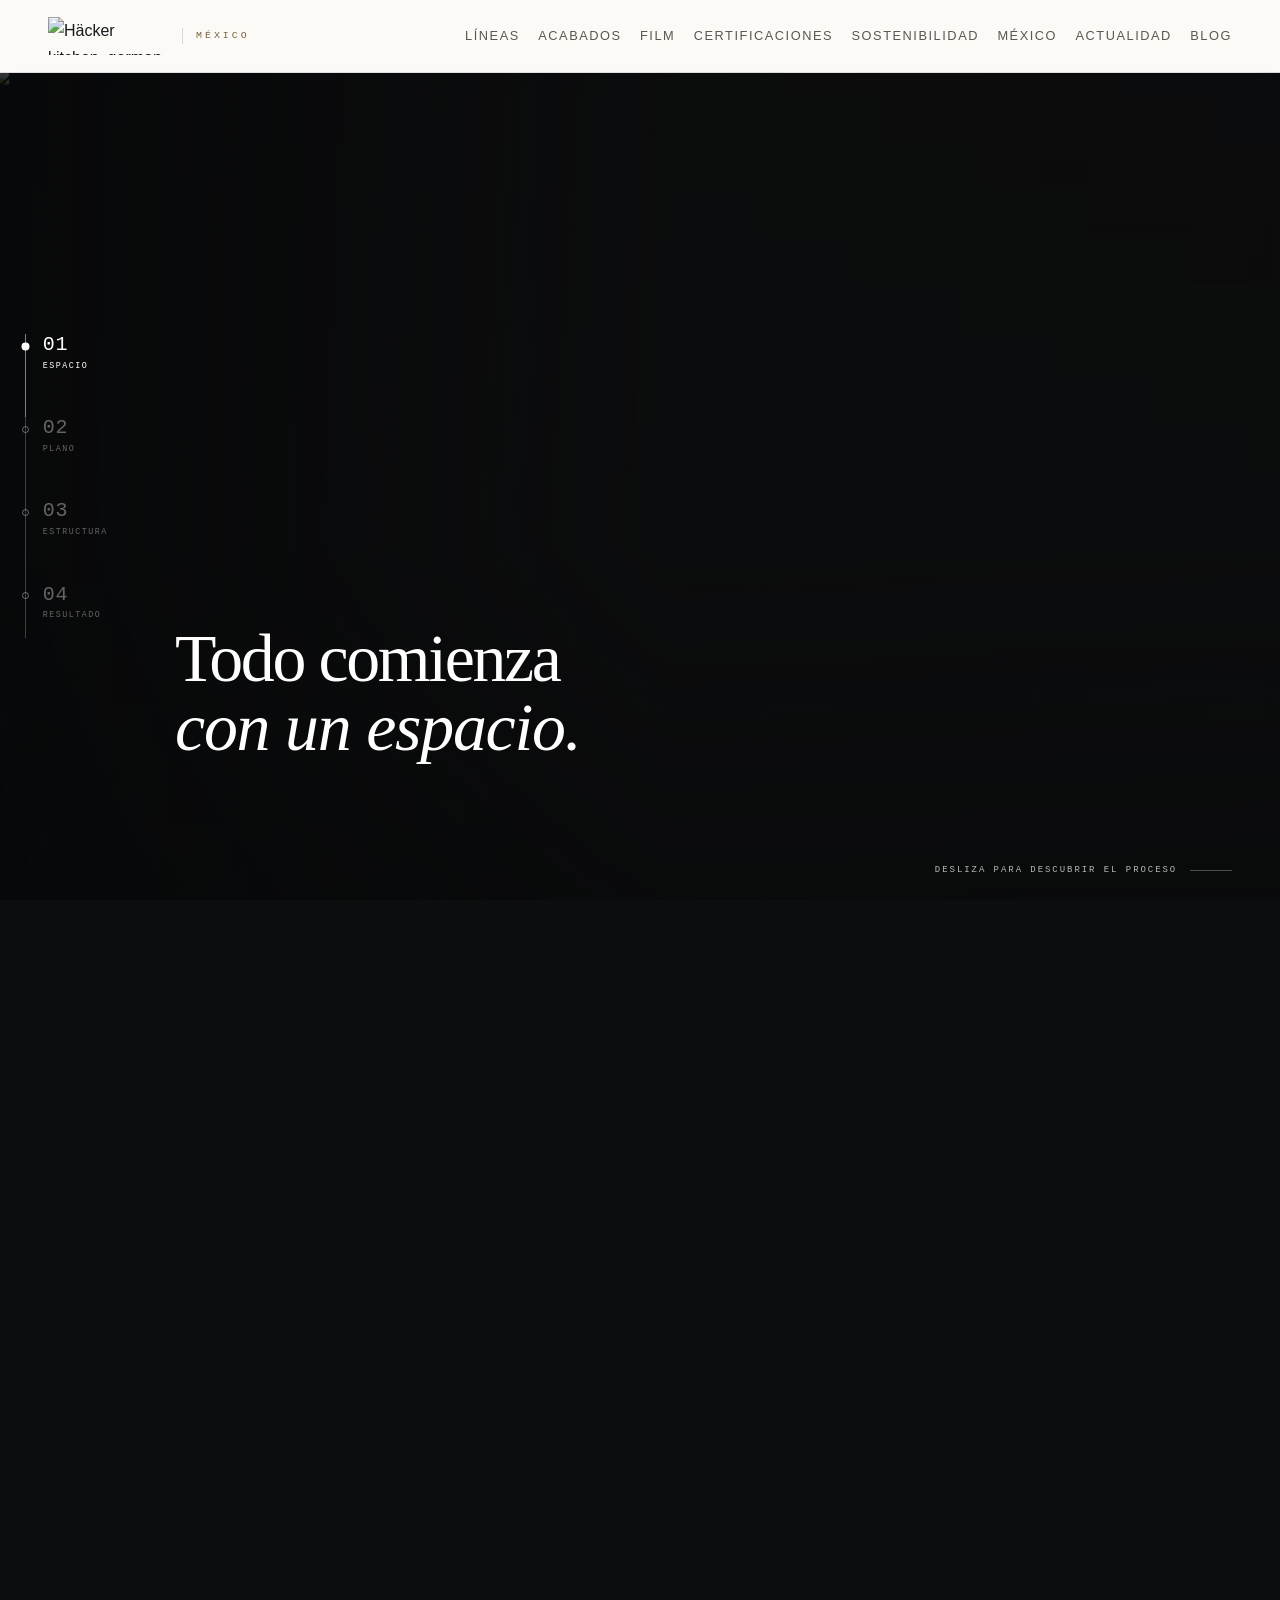
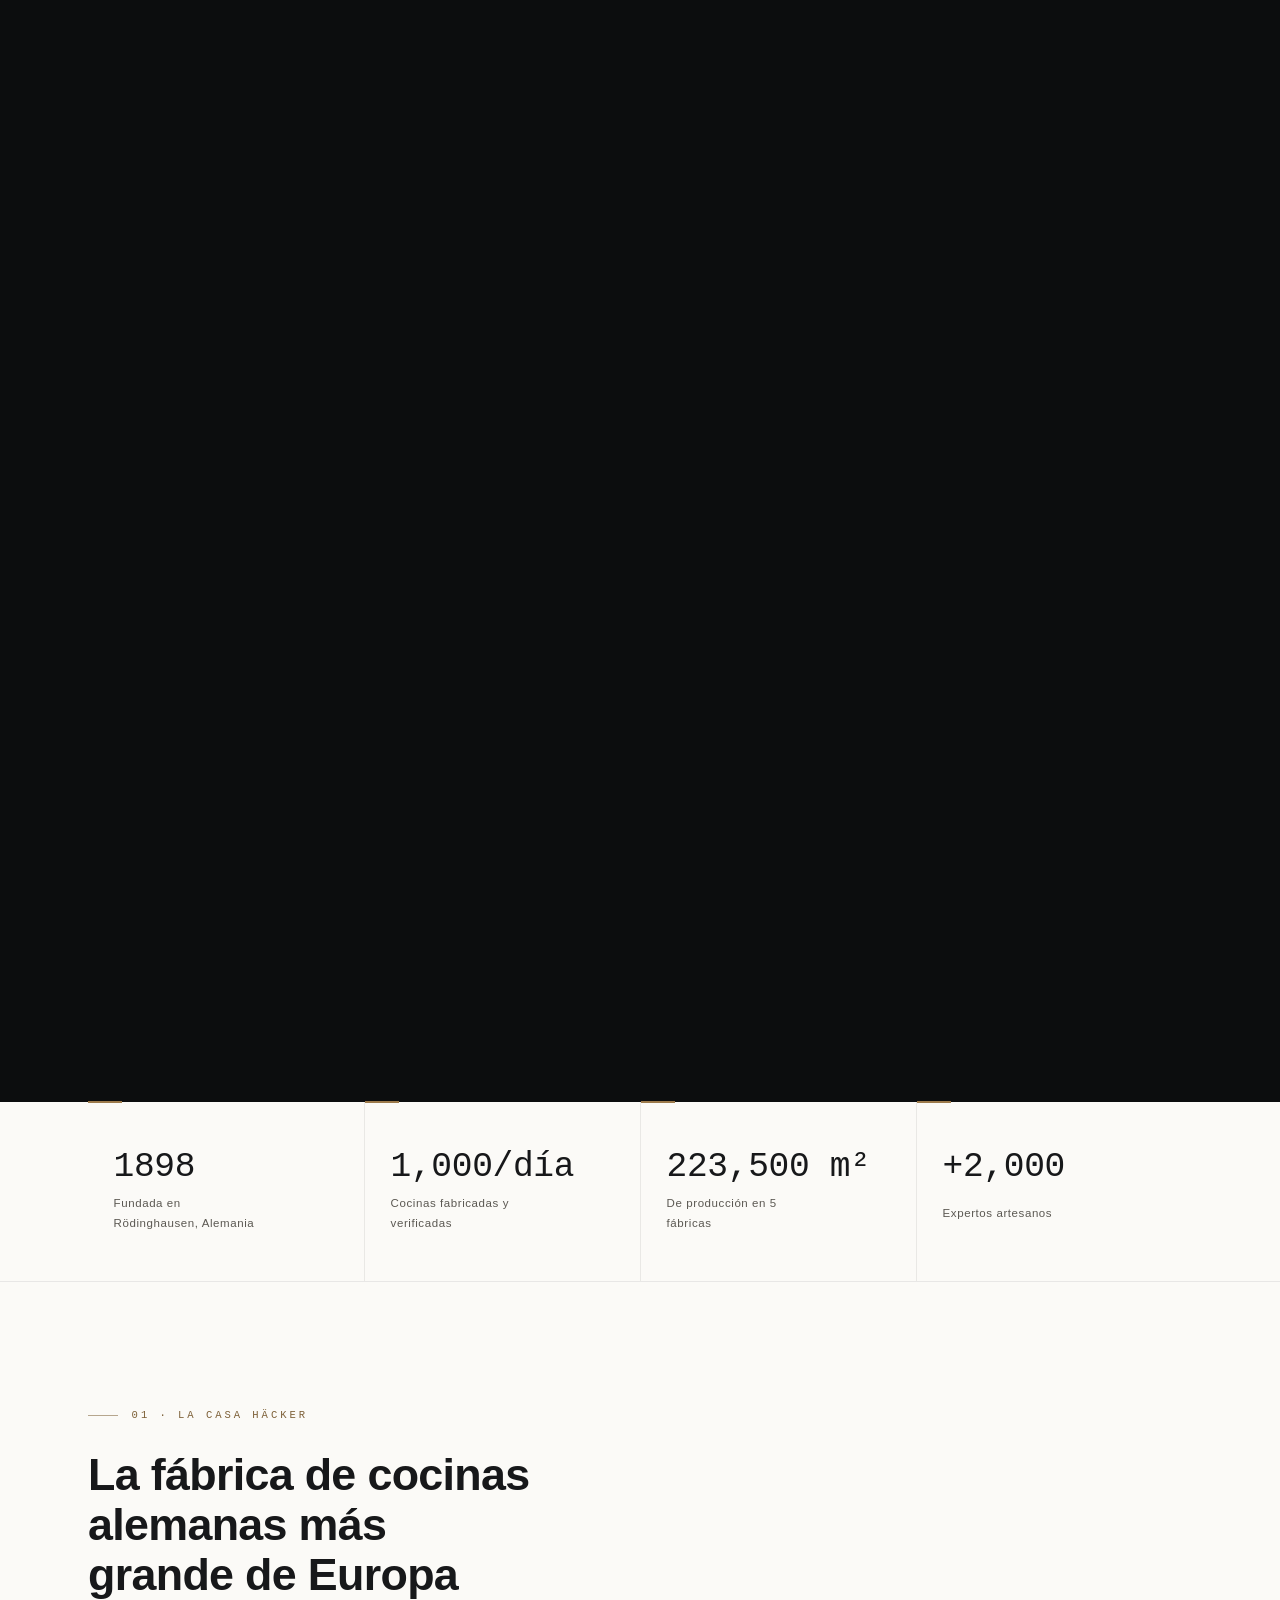
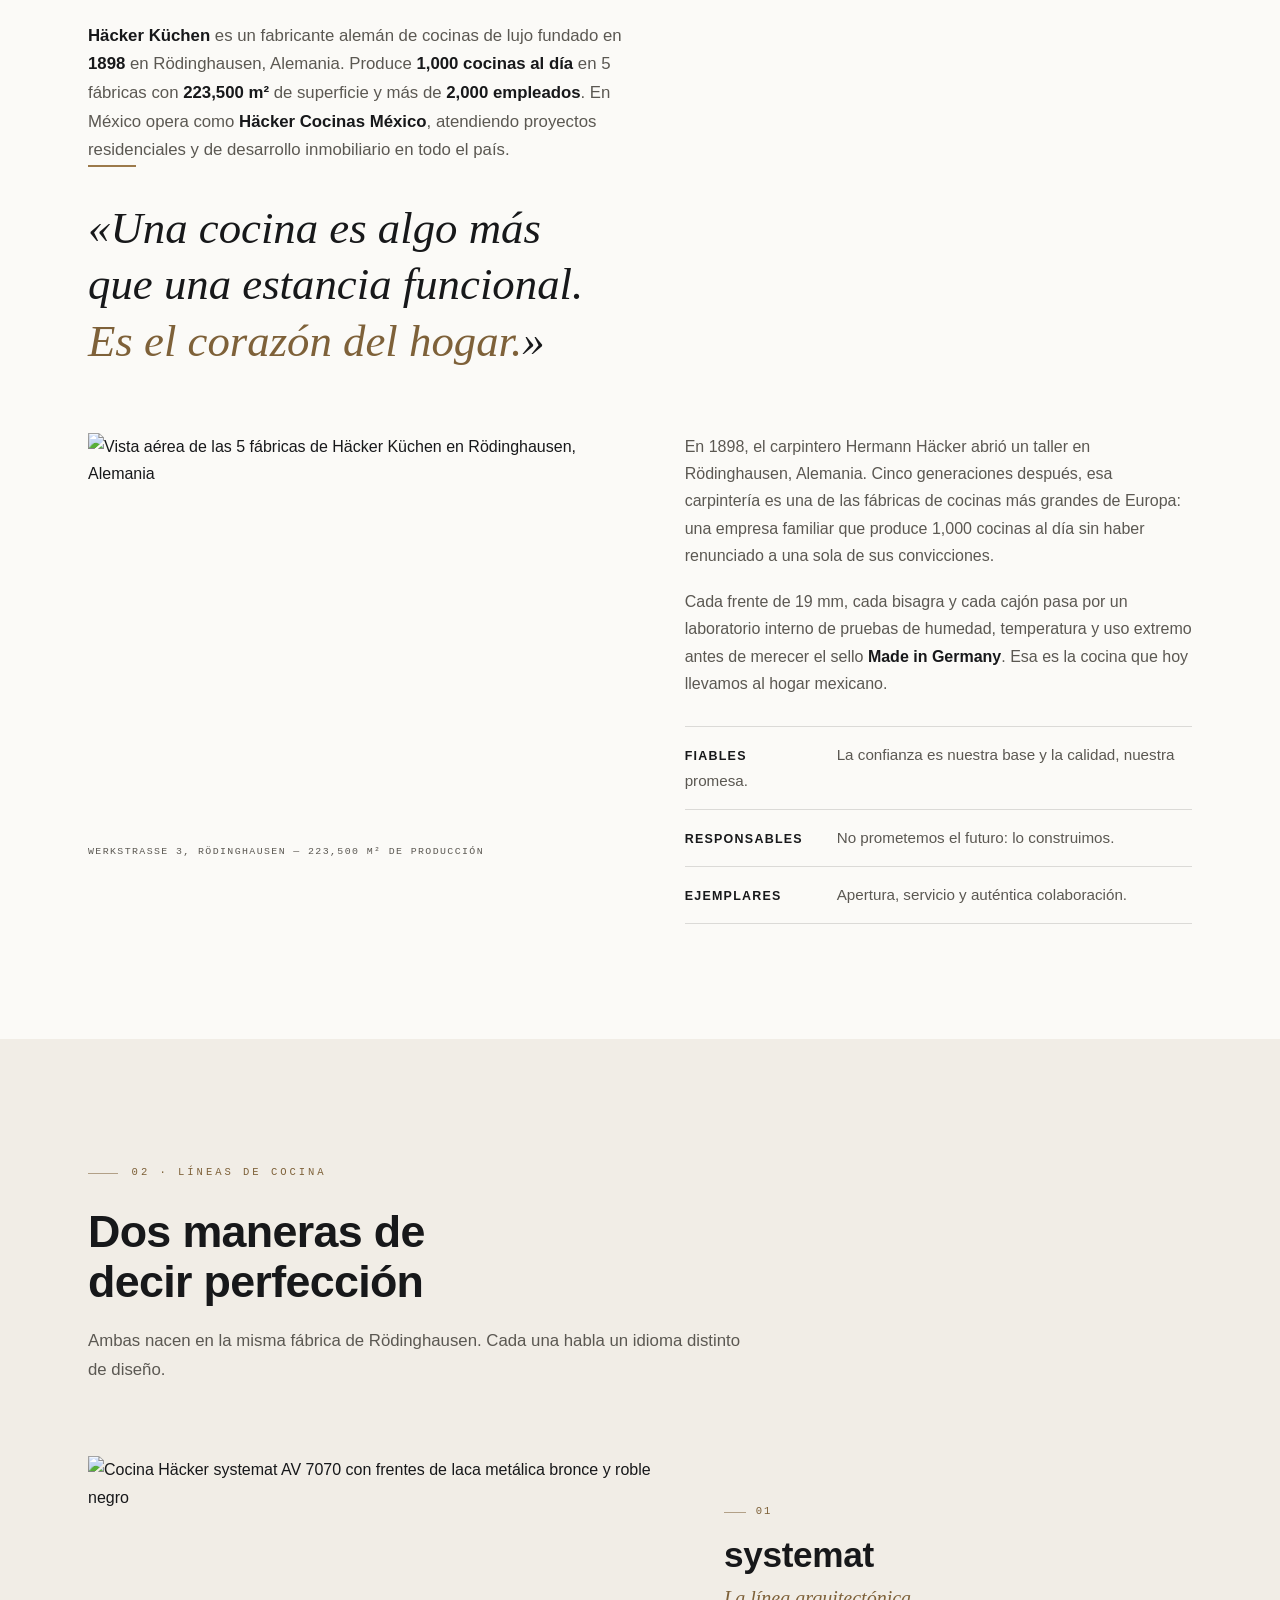
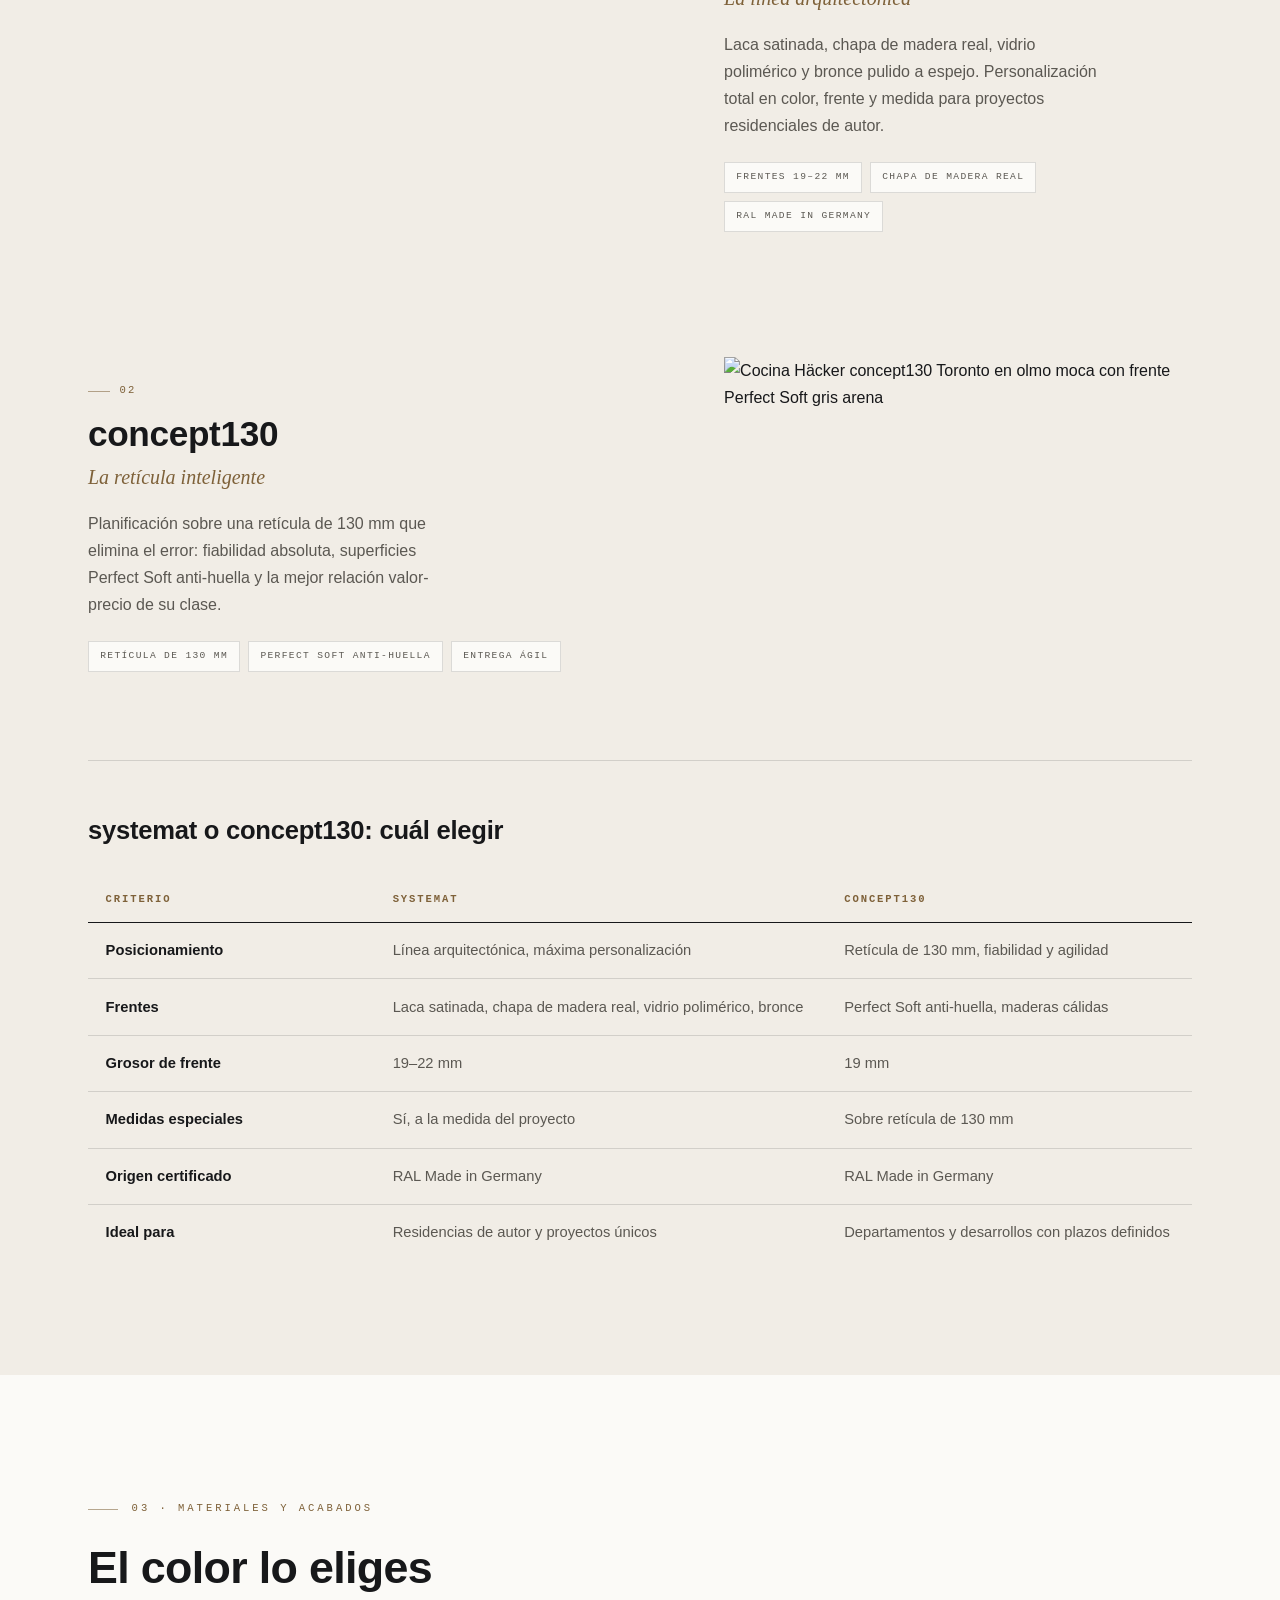
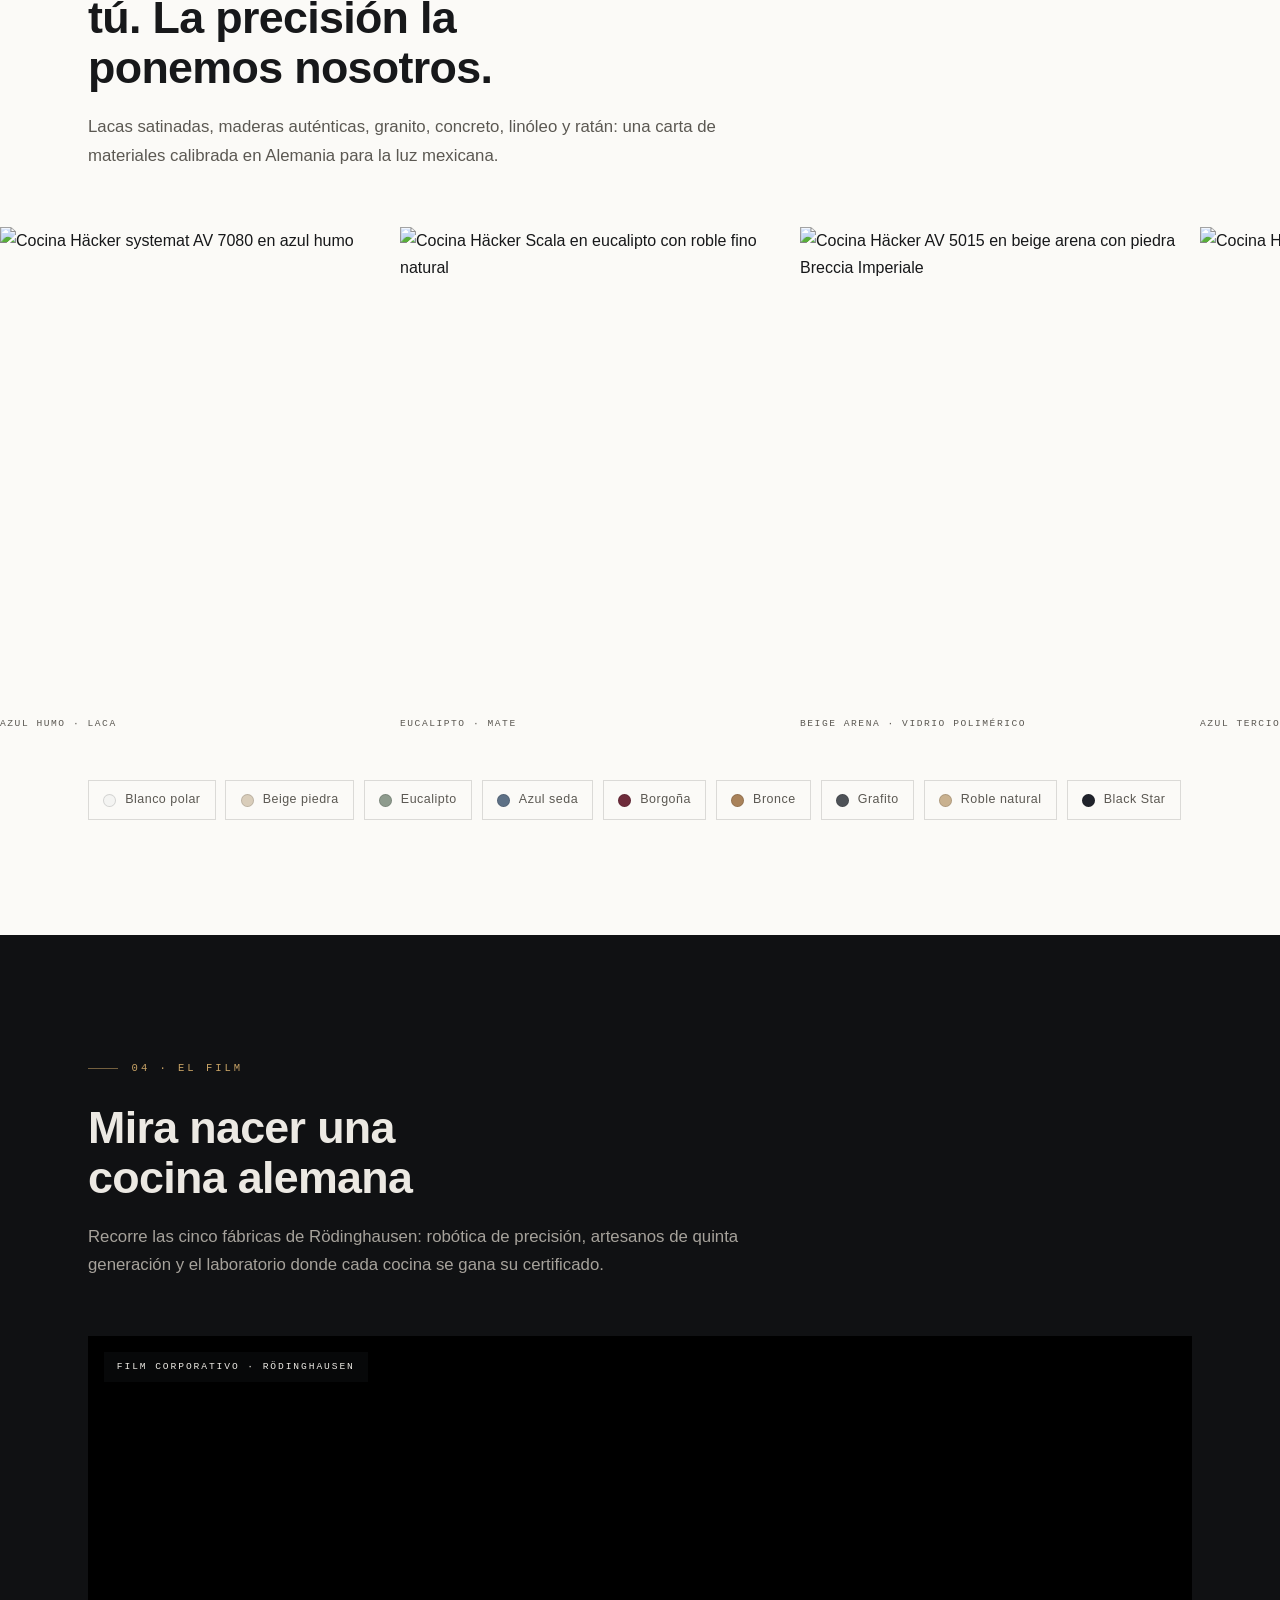
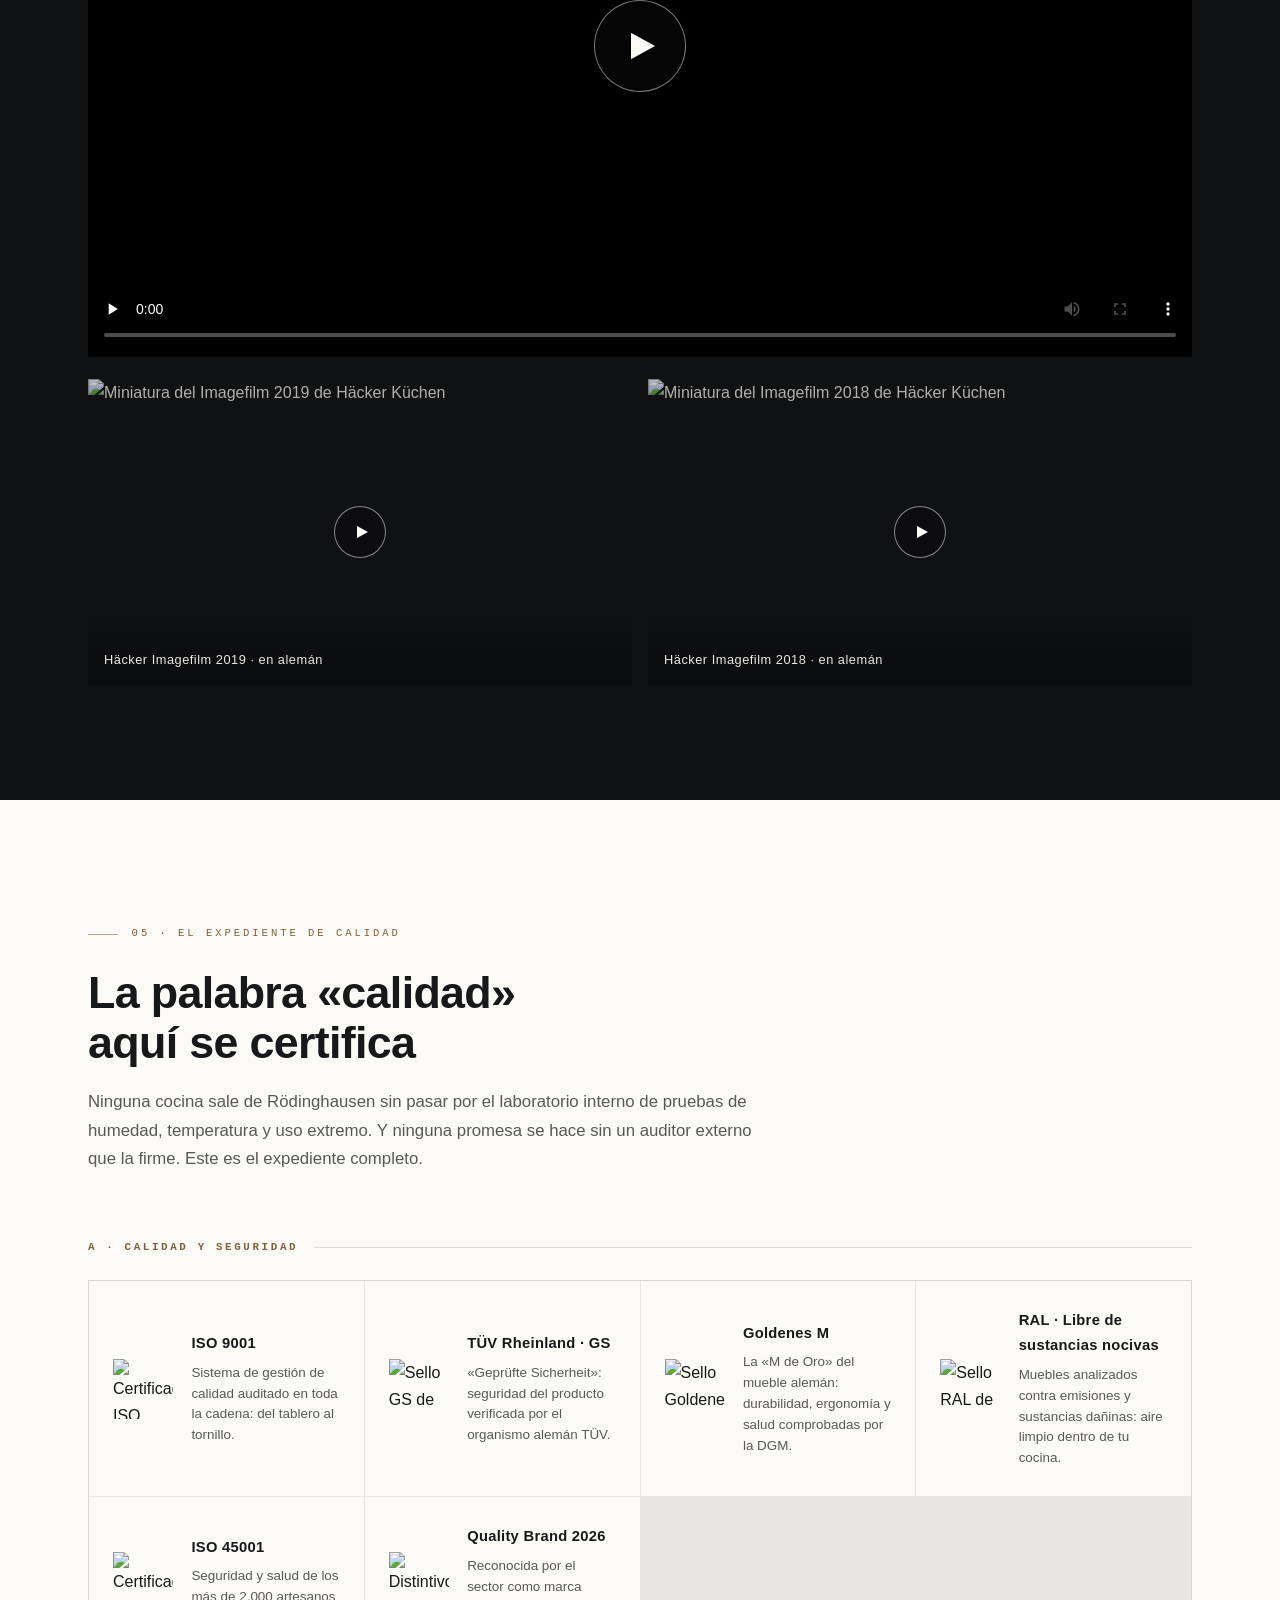
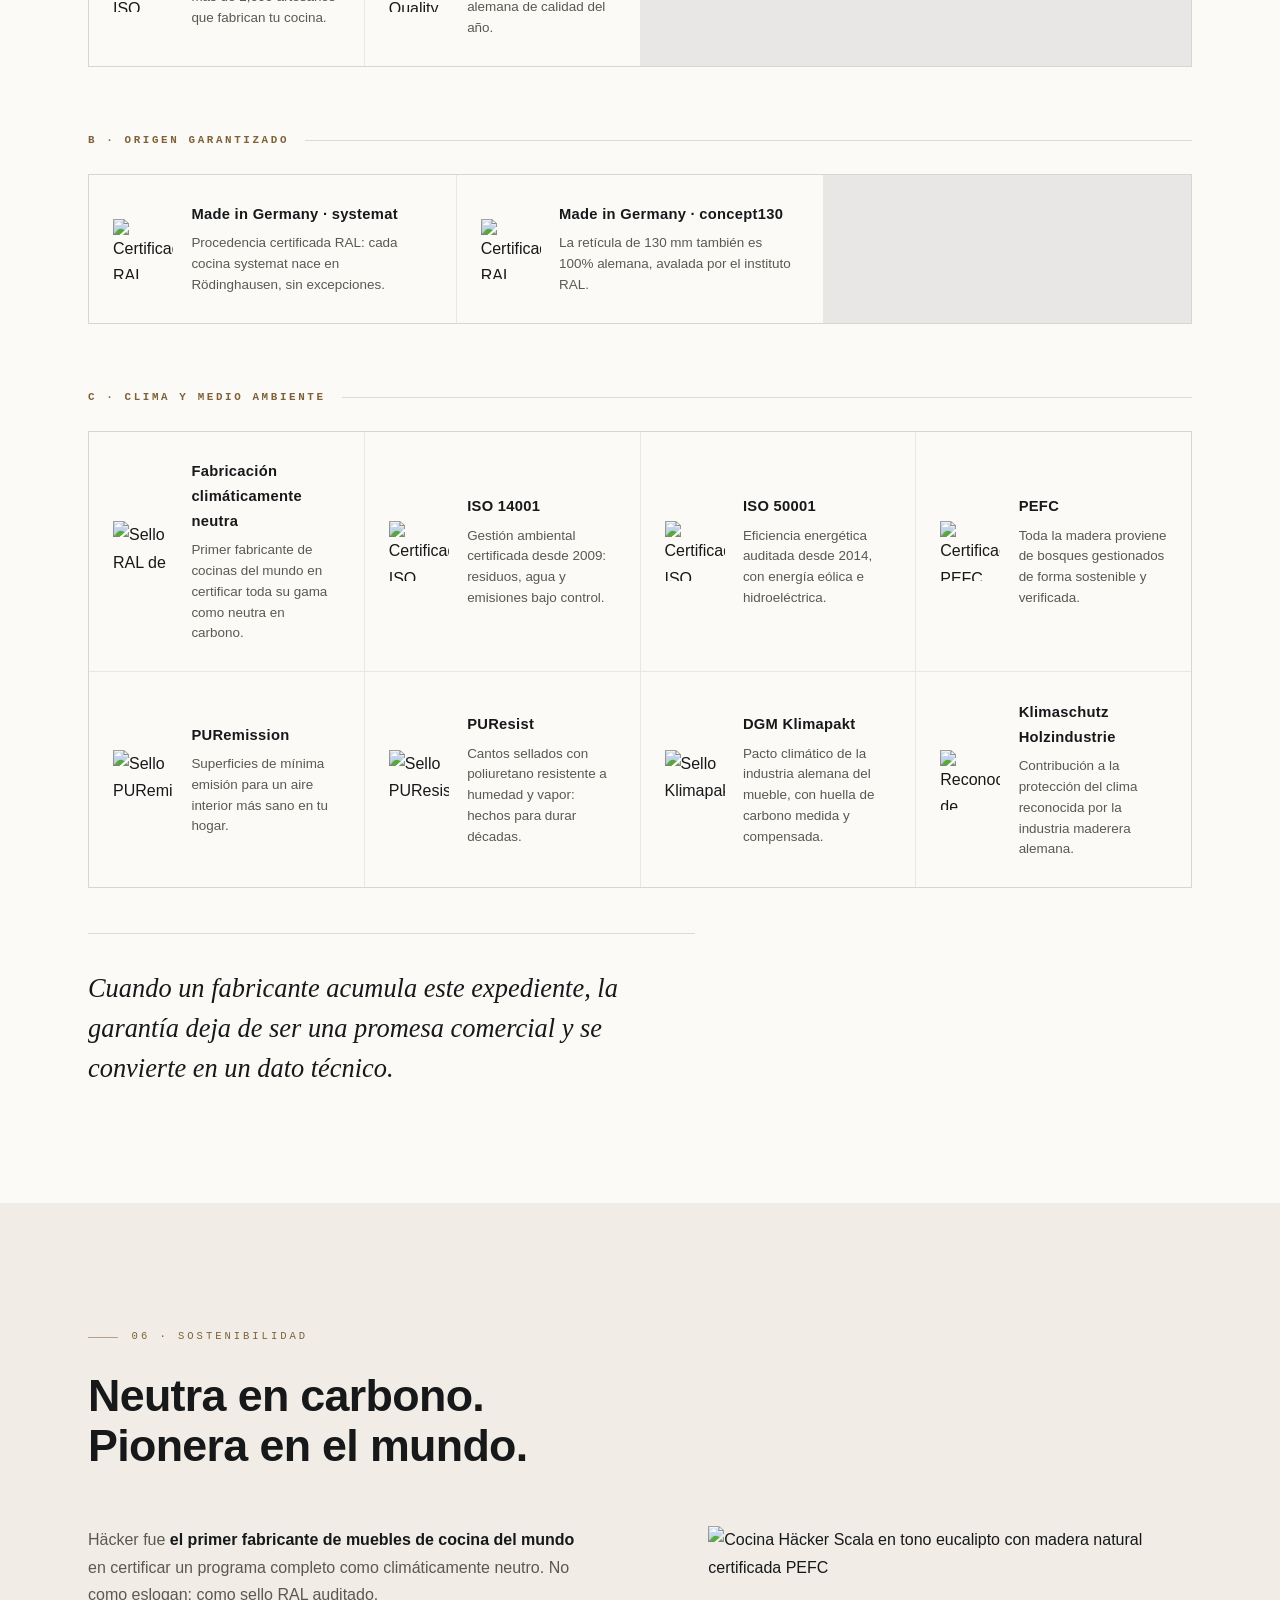
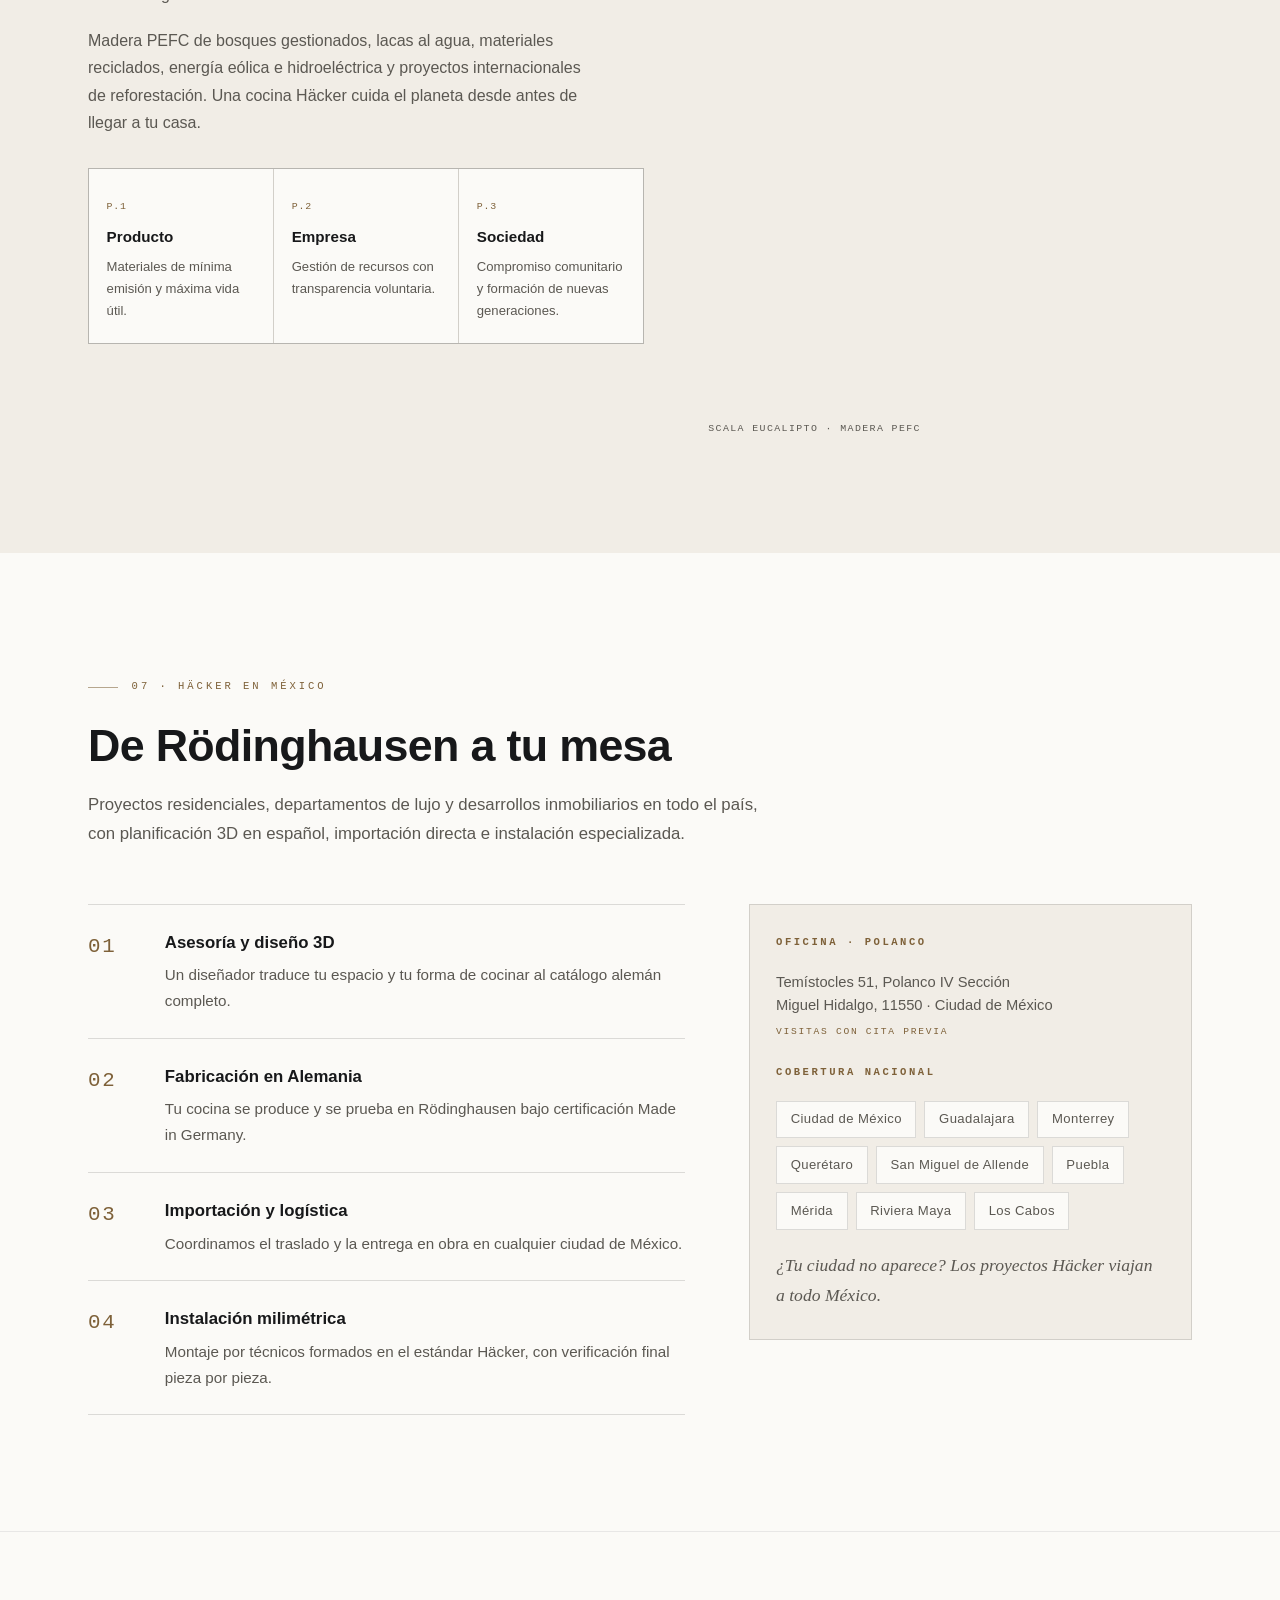
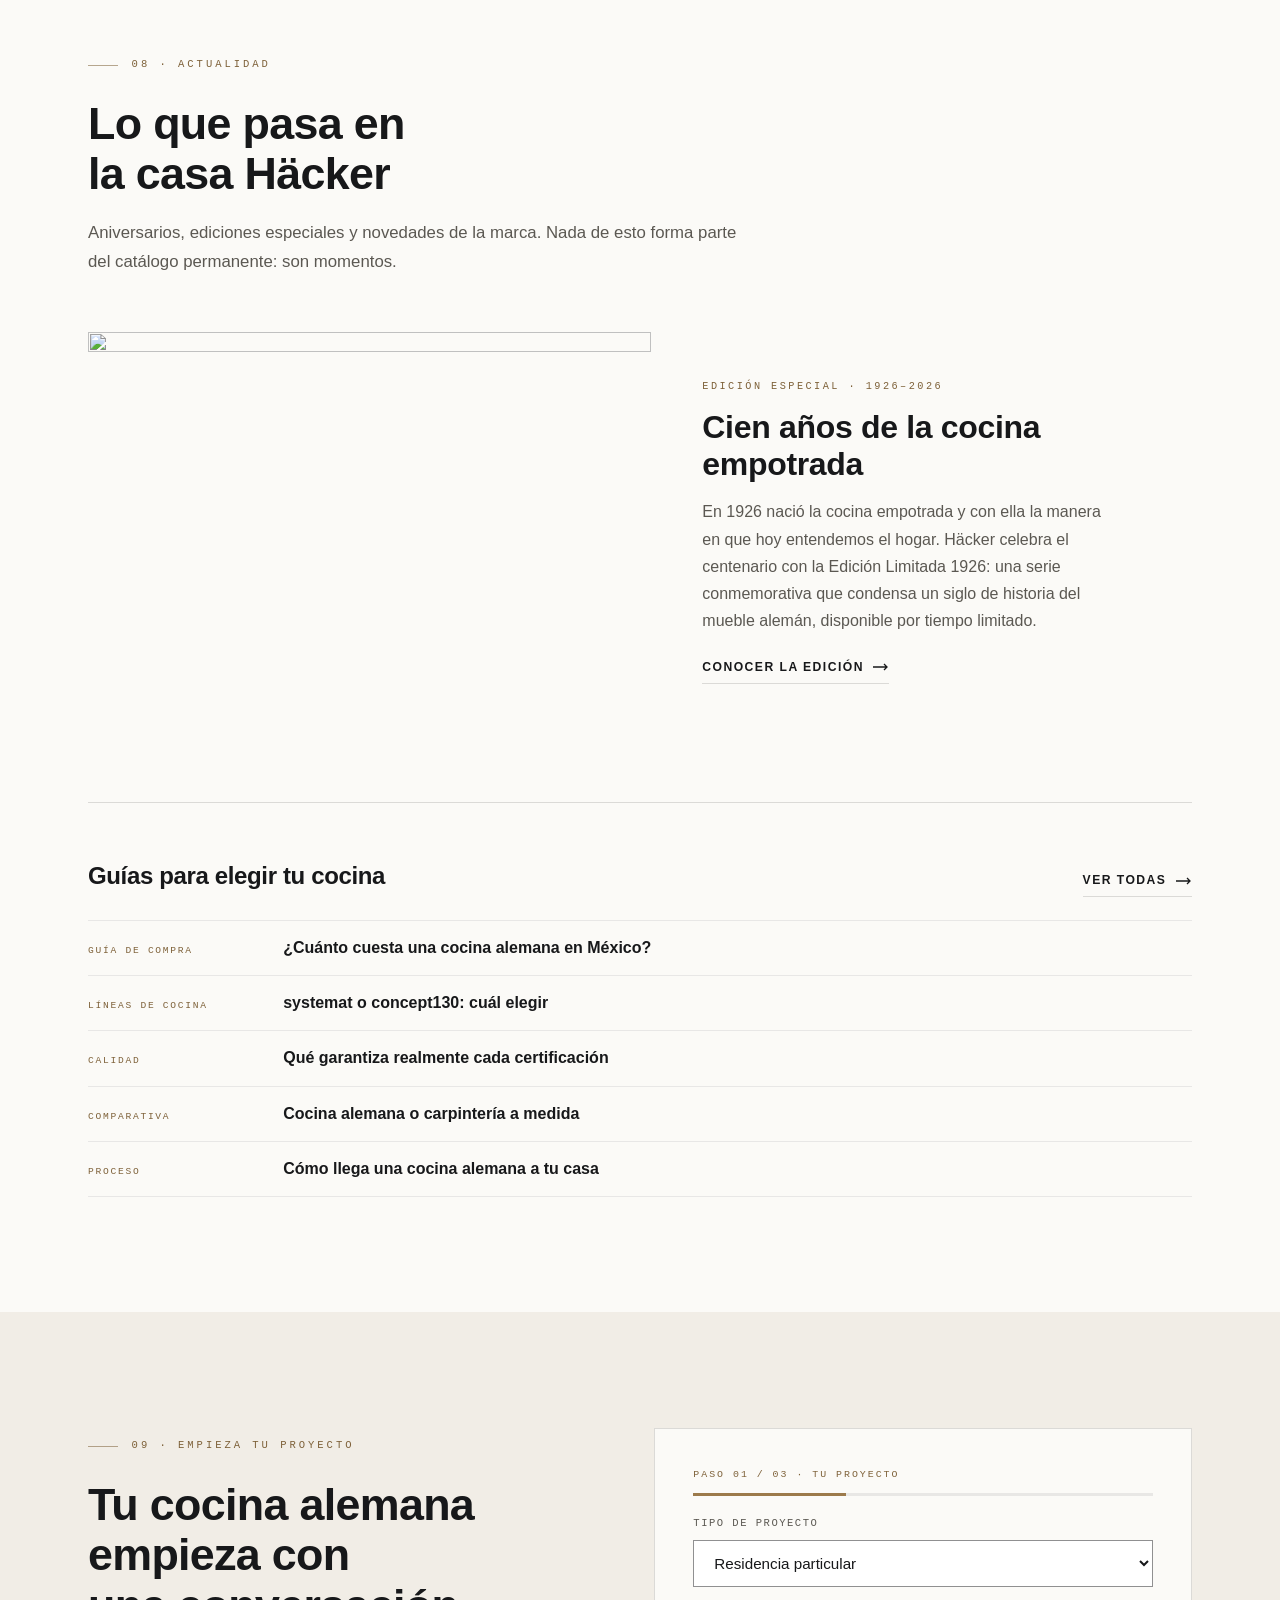
==== commit 9c9b5cb6: "Keep measurement controls in the privacy notice" ====
--- a/index.html
+++ b/index.html
@@ -358,8 +358,7 @@
     ]
   }
   </script>
-  <link rel="stylesheet" href="css/meta-pixel.css?v=2">
-  <script defer src="js/meta-pixel.js?v=2"></script>
+  <script defer src="js/meta-pixel.js?v=3"></script>
 </head>
 
 <body>
--- a/css/styles.css
+++ b/css/styles.css
@@ -257,7 +257,7 @@
 .hero {
   --hero-progress: 0;
   position: relative;
-  margin-top: var(--page-header-offset, var(--header-h));
+  margin-top: var(--header-h);
   isolation: isolate;
   background: #0c0d0e;
 }
@@ -1568,7 +1568,7 @@
 
 /* ---------- Páginas legales ---------- */
 .legal {
-  padding: calc(var(--page-header-offset, var(--header-h)) + clamp(3rem, 7vw, 5rem)) 0 clamp(4rem, 8vw, 6rem);
+  padding: calc(var(--header-h) + clamp(3rem, 7vw, 5rem)) 0 clamp(4rem, 8vw, 6rem);
 }
 
 .legal__title {
@@ -1629,7 +1629,7 @@
 
 /* ---------- 404 ---------- */
 .notfound {
-  padding: calc(var(--page-header-offset, var(--header-h)) + clamp(4rem, 12vh, 8rem)) 0 clamp(5rem, 12vh, 9rem);
+  padding: calc(var(--header-h) + clamp(4rem, 12vh, 8rem)) 0 clamp(5rem, 12vh, 9rem);
 }
 
 .notfound__title {
@@ -1873,7 +1873,7 @@
 
 /* ---------- Cabecera del blog ---------- */
 .blog-head {
-  padding: calc(var(--page-header-offset, var(--header-h)) + clamp(3rem, 7vw, 5rem)) 0 clamp(2.5rem, 5vw, 3.5rem);
+  padding: calc(var(--header-h) + clamp(3rem, 7vw, 5rem)) 0 clamp(2.5rem, 5vw, 3.5rem);
   border-bottom: 1px solid var(--line);
 }
 
@@ -1955,7 +1955,7 @@
 
 /* ---------- Artículo ---------- */
 .article {
-  padding: calc(var(--page-header-offset, var(--header-h)) + clamp(2.5rem, 6vw, 4rem)) 0 clamp(4rem, 8vw, 6rem);
+  padding: calc(var(--header-h) + clamp(2.5rem, 6vw, 4rem)) 0 clamp(4rem, 8vw, 6rem);
 }
 
 .article__header { margin-bottom: clamp(2rem, 4vw, 3rem); }
